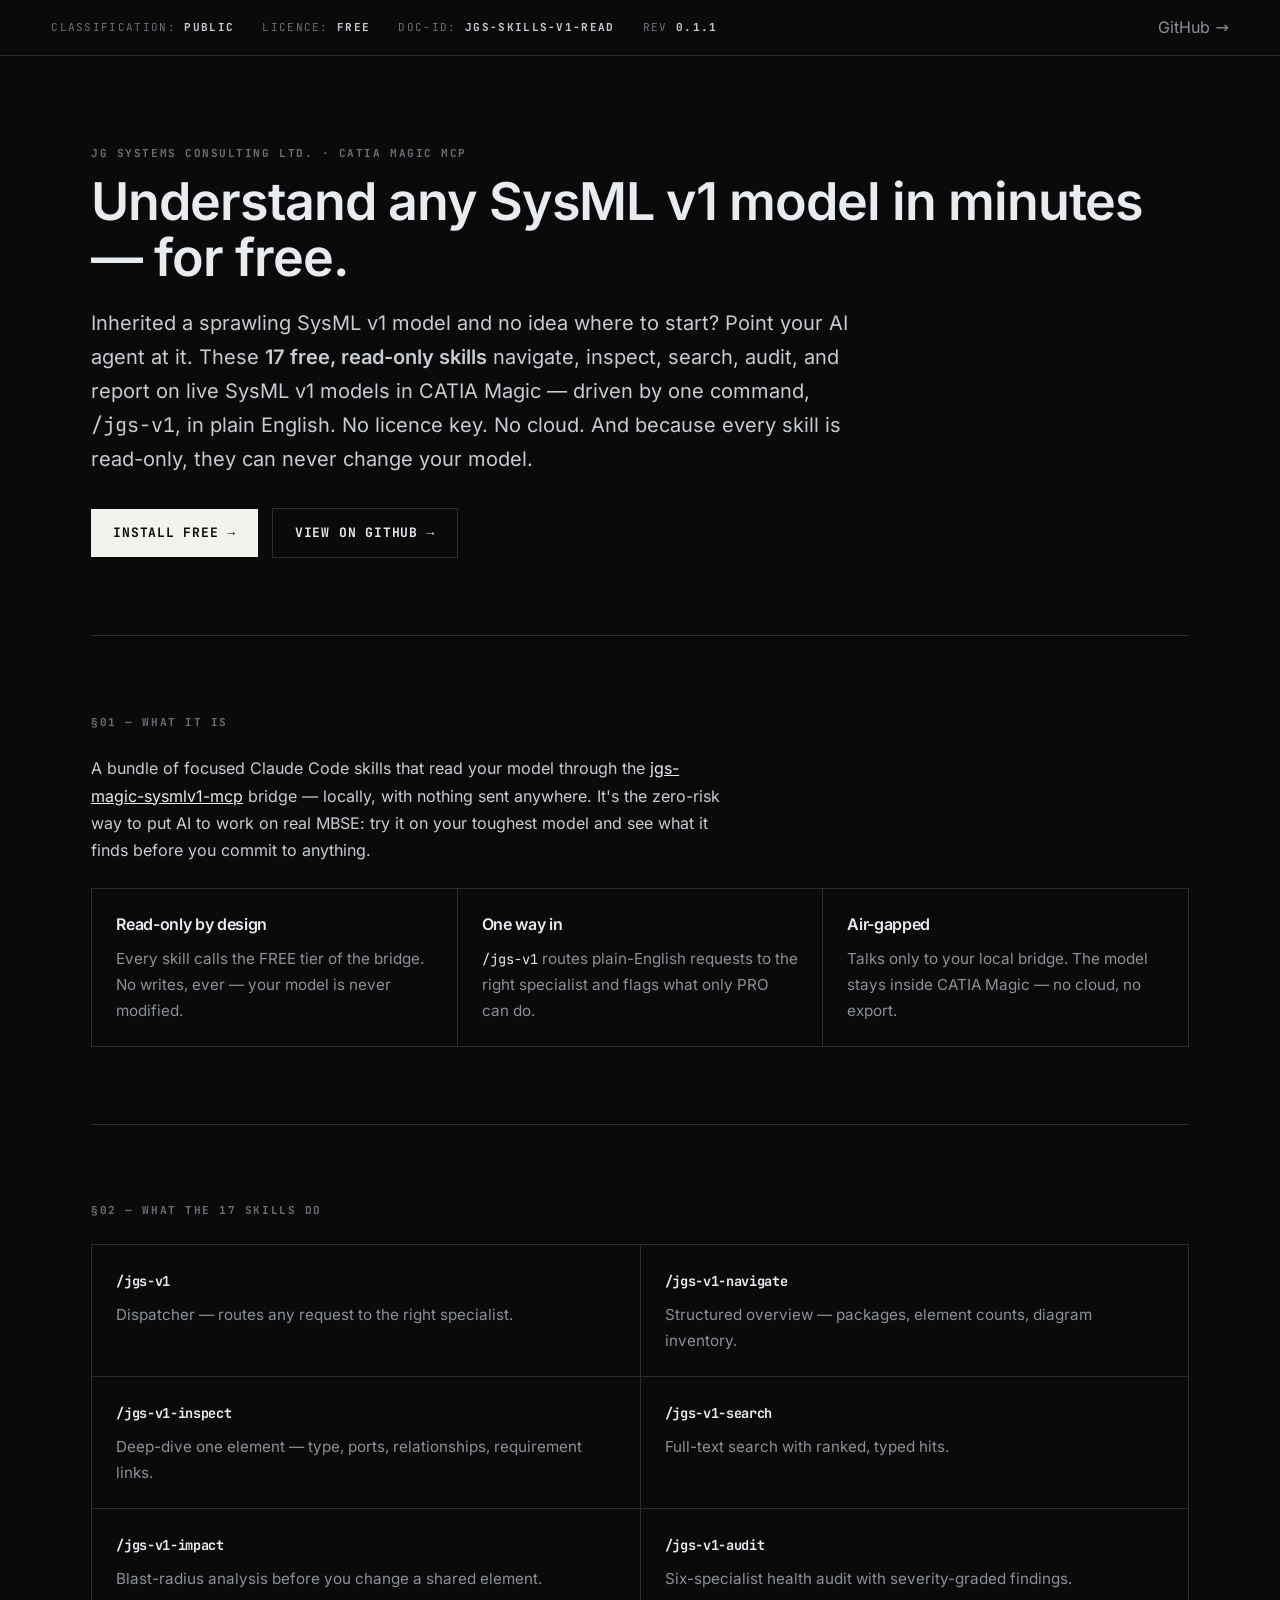
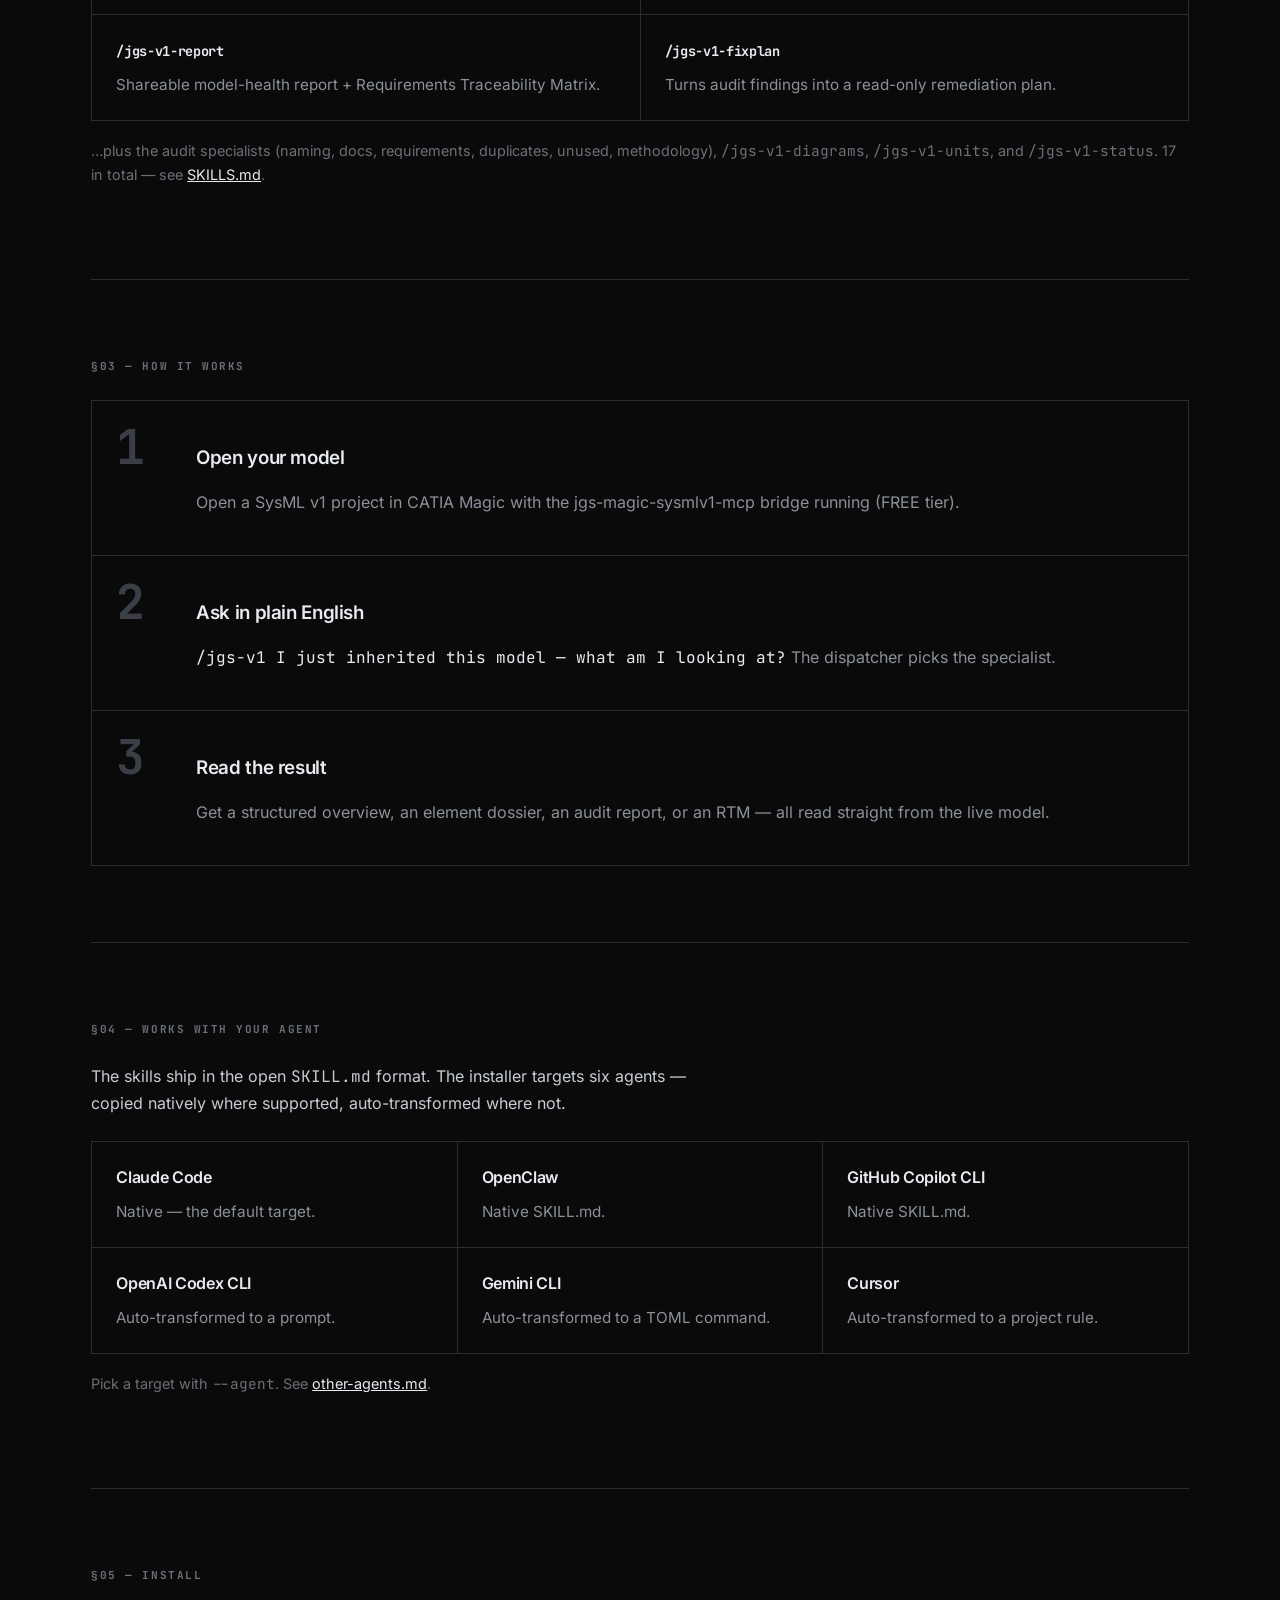
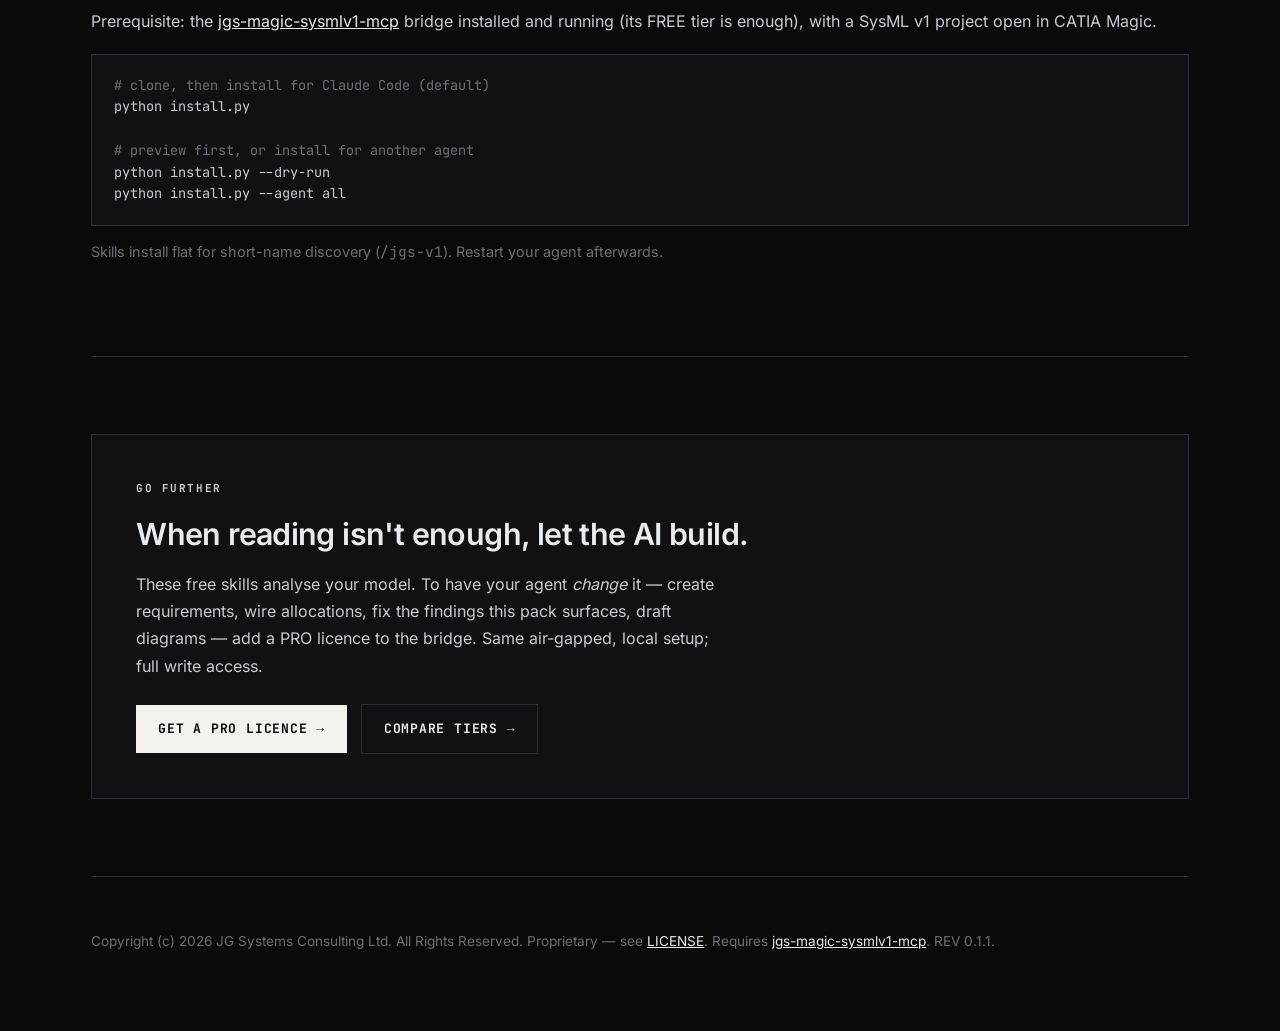
==== docs/index.html @ 5c14617a "rename: Free Skills -> Read Skills (brand, repo slug, DOC-ID) Renames the product from 'JGS SysML v1" ====
<!DOCTYPE html>
<!--
  Copyright (c) 2026 JG Systems Consulting Ltd. All Rights Reserved.
  Generated at release time from scripts/release_v1_free_templates/docs/index.html.
  JGS brand & design system — dark engineering drafting-document aesthetic.
-->
<html lang="en">
<head>
<meta charset="utf-8">
<meta name="viewport" content="width=device-width, initial-scale=1">
<title>Free SysML v1 analysis skills for CATIA Magic — Claude Code | JGS</title>
<meta name="description" content="17 free, read-only Claude Code skills that navigate, inspect, audit, and report on SysML v1 models in CATIA Magic. No licence key, no model changes. Works with 6 AI agents.">
<meta name="keywords" content="SysML, MBSE, model-based systems engineering, CATIA Magic, Cameo, MCP, Claude Code, SysML audit, requirements traceability, model health, AI agent skills, SysML v1">
<meta name="robots" content="index, follow">
<meta name="author" content="JG Systems Consulting Ltd.">
<link rel="canonical" href="https://jgsystemsconsulting.github.io/jgs-magic-sysmlv1-read-skills/">
<meta property="og:type" content="website">
<meta property="og:site_name" content="JGS CATIA Magic MCP">
<meta property="og:title" content="Free SysML v1 analysis skills for CATIA Magic">
<meta property="og:description" content="17 free, read-only skills to navigate, audit, and report on SysML v1 models — driven by /jgs-v1. No licence, no model changes.">
<meta property="og:url" content="https://jgsystemsconsulting.github.io/jgs-magic-sysmlv1-read-skills/">
<meta name="twitter:card" content="summary">
<meta name="twitter:title" content="Free SysML v1 analysis skills for CATIA Magic">
<meta name="twitter:description" content="17 free, read-only skills to navigate, audit, and report on SysML v1 models. Works with 6 AI agents.">
<script type="application/ld+json">
{
  "@context": "https://schema.org",
  "@type": "SoftwareApplication",
  "name": "JGS SysML v1 Read Skills",
  "applicationCategory": "DeveloperApplication",
  "applicationSubCategory": "Model-Based Systems Engineering",
  "operatingSystem": "Windows, macOS, Linux",
  "softwareVersion": "0.1.1",
  "url": "https://jgsystemsconsulting.github.io/jgs-magic-sysmlv1-read-skills/",
  "description": "A free bundle of read-only Claude Code skills for analysing SysML v1 models in CATIA Magic via the jgs-magic-sysmlv1-mcp bridge.",
  "author": { "@type": "Organization", "name": "JG Systems Consulting Ltd." },
  "offers": { "@type": "Offer", "price": "0", "priceCurrency": "USD", "description": "Free — read-only, no licence file required" }
}
</script>
<style>
@font-face { font-family: 'Inter'; font-style: normal; font-weight: 400; font-display: swap; src: url('fonts/inter-400.woff2') format('woff2'); }
@font-face { font-family: 'Inter'; font-style: normal; font-weight: 600; font-display: swap; src: url('fonts/inter-600.woff2') format('woff2'); }
@font-face { font-family: 'JetBrains Mono'; font-style: normal; font-weight: 400; font-display: swap; src: url('fonts/jetbrains-mono-400.woff2') format('woff2'); }
@font-face { font-family: 'JetBrains Mono'; font-style: normal; font-weight: 700; font-display: swap; src: url('fonts/jetbrains-mono-700.woff2') format('woff2'); }

:root {
  --ink: #0a0a0b; --ink-2: #111113; --ink-3: #16171a; --ink-4: #1e2024;
  --line: #2a2d33; --line-2: #3a3e46;
  --mute: #6b7078; --mute-2: #8b9099;
  --text: #c7ccd3; --text-hi: #e8ebf0;
  --paper: #f4f2ec; --paper-ink: #0a0a0b;
  --mono: 'JetBrains Mono', ui-monospace, 'SFMono-Regular', Menlo, Consolas, monospace;
  --sans: 'Inter', ui-sans-serif, system-ui, sans-serif;
  --pad-x: clamp(24px, 4vw, 80px); --pad-section: clamp(48px, 6vw, 96px);
}

* { box-sizing: border-box; }
html { -webkit-text-size-adjust: 100%; scroll-behavior: smooth; }
body {
  margin: 0; background: var(--ink); color: var(--mute-2);
  font-family: var(--sans); font-size: 16px; line-height: 1.7;
  -webkit-font-smoothing: antialiased;
}
.wrap { max-width: 1200px; margin: 0 auto; padding: 0 var(--pad-x); }
a { color: var(--text-hi); }
h1, h2, h3 { color: var(--text-hi); letter-spacing: -0.02em; font-weight: 600; }
code, .mono { font-family: var(--mono); }

.label {
  font-family: var(--mono); font-weight: 700; text-transform: uppercase;
  letter-spacing: 0.14em; font-size: 0.6875rem; color: var(--mute);
}

/* Masthead */
.masthead { border-bottom: 1px solid var(--line); }
.masthead .row {
  display: flex; flex-wrap: wrap; gap: 12px 28px; align-items: center;
  padding: 14px var(--pad-x);
}
.masthead .row span { font-family: var(--mono); font-size: 0.6875rem; letter-spacing: 0.12em; color: var(--mute); text-transform: uppercase; }
.masthead .row span b { color: var(--text); font-weight: 700; }
.masthead .row .spacer { flex: 1; }
.masthead .row a { color: var(--mute-2); text-decoration: none; }
.masthead .row a:hover { color: var(--text-hi); }

/* Section scaffolding */
section { padding: var(--pad-section) 0; border-bottom: 1px solid var(--line); }
.sec-label { margin: 0 0 24px; }
.lead-in { color: var(--text); max-width: 64ch; }

/* Hero */
.hero h1 { font-size: clamp(2rem, 5vw, 3.25rem); margin: 0 0 20px; line-height: 1.08; }
.hero p.lede { font-size: clamp(1.05rem, 2vw, 1.25rem); color: var(--text); max-width: 60ch; margin: 0 0 32px; }
.btns { display: flex; flex-wrap: wrap; gap: 14px; align-items: center; }
.btn {
  font-family: var(--mono); font-weight: 700; font-size: 0.8125rem; letter-spacing: 0.06em;
  text-transform: uppercase; text-decoration: none; padding: 13px 22px; display: inline-flex; gap: 10px;
}
.btn.primary { background: var(--paper); color: var(--paper-ink); }
.btn.ghost { background: transparent; color: var(--text-hi); border: 1px solid var(--line); }
.btn:hover { transform: translateY(-1px); }

/* Grid-of-cells (hairline gaps) */
.grid { display: grid; gap: 1px; background: var(--line); border: 1px solid var(--line); }
.grid.cols-2 { grid-template-columns: repeat(2, 1fr); }
.grid.cols-3 { grid-template-columns: repeat(3, 1fr); }
.cell { background: var(--ink); padding: 22px 24px; }
.cell h3 { margin: 0 0 8px; font-size: 1rem; }
.cell code { font-size: 0.85rem; color: var(--text-hi); }
.cell p { margin: 6px 0 0; font-size: 0.95rem; color: var(--mute-2); }

/* Chain */
.chain { display: grid; gap: 1px; background: var(--line); border: 1px solid var(--line); }
.chain .step { background: var(--ink); padding: 22px 24px; display: flex; gap: 22px; align-items: baseline; }
.chain .num { font-family: var(--mono); font-weight: 700; font-size: 3rem; line-height: 1; color: var(--line-2); min-width: 2ch; }
.chain .step h3 { margin: 0 0 4px; }
.chain .step code { color: var(--text-hi); }

/* Code block */
pre {
  background: var(--ink-2); border: 1px solid var(--line); padding: 20px 22px; overflow-x: auto;
  font-family: var(--mono); font-size: 0.85rem; line-height: 1.6; color: var(--text);
}
pre .c { color: var(--mute); }

/* CTA panel — drafting-sheet motif (token-based, brand-consistent) */
.cta { background: var(--ink-2); border: 1px solid var(--line); padding: clamp(28px, 4vw, 44px); }
.cta h2 { margin: 0 0 10px; font-size: clamp(1.4rem, 3vw, 1.9rem); }
.cta p { color: var(--text); max-width: 58ch; margin: 0 0 24px; }

footer { padding: 40px 0 64px; }
footer p { font-size: 0.85rem; color: var(--mute); }

:focus-visible { outline: 2px solid var(--paper); outline-offset: 2px; }
@media (prefers-reduced-motion: reduce) { html { scroll-behavior: auto; } * { transition: none !important; } .btn:hover { transform: none; } }
@media (max-width: 860px) {
  .grid.cols-2, .grid.cols-3 { grid-template-columns: 1fr; }
  .masthead .row .spacer { display: none; }
}
</style>
</head>
<body>

<header class="masthead">
  <div class="row">
    <span>CLASSIFICATION: <b>PUBLIC</b></span>
    <span>LICENCE: <b>FREE</b></span>
    <span>DOC-ID: <b>JGS-SKILLS-V1-READ</b></span>
    <span>REV <b>0.1.1</b></span>
    <span class="spacer"></span>
    <a href="https://github.com/jgsystemsconsulting/jgs-magic-sysmlv1-read-skills">GitHub →</a>
  </div>
</header>

<main class="wrap">

  <section class="hero">
    <p class="label">JG Systems Consulting Ltd. · CATIA Magic MCP</p>
    <h1>Understand any SysML v1 model in minutes — for free.</h1>
    <p class="lede">
      Inherited a sprawling SysML v1 model and no idea where to start? Point your AI agent at it.
      These <strong>17 free, read-only skills</strong> navigate, inspect, search, audit,
      and report on live SysML v1 models in CATIA Magic — driven by one command, <code>/jgs-v1</code>,
      in plain English. No licence key. No cloud. And because every skill is read-only, they can
      never change your model.
    </p>
    <div class="btns">
      <a class="btn primary" href="#install">Install free →</a>
      <a class="btn ghost" href="https://github.com/jgsystemsconsulting/jgs-magic-sysmlv1-read-skills">View on GitHub →</a>
    </div>
  </section>

  <section>
    <p class="label sec-label">§01 — What it is</p>
    <p class="lead-in">
      A bundle of focused Claude Code skills that read your model through the
      <a href="https://github.com/jgsystemsconsulting/jgs-magic-sysmlv1-mcp">jgs-magic-sysmlv1-mcp</a>
      bridge — locally, with nothing sent anywhere. It's the zero-risk way to put AI to work on real
      MBSE: try it on your toughest model and see what it finds before you commit to anything.
    </p>
    <div class="grid cols-3" style="margin-top:24px">
      <div class="cell"><h3>Read-only by design</h3><p>Every skill calls the FREE tier of the bridge. No writes, ever — your model is never modified.</p></div>
      <div class="cell"><h3>One way in</h3><p><code>/jgs-v1</code> routes plain-English requests to the right specialist and flags what only PRO can do.</p></div>
      <div class="cell"><h3>Air-gapped</h3><p>Talks only to your local bridge. The model stays inside CATIA Magic — no cloud, no export.</p></div>
    </div>
  </section>

  <section>
    <p class="label sec-label">§02 — What the 17 skills do</p>
    <div class="grid cols-2">
      <div class="cell"><h3><code>/jgs-v1</code></h3><p>Dispatcher — routes any request to the right specialist.</p></div>
      <div class="cell"><h3><code>/jgs-v1-navigate</code></h3><p>Structured overview — packages, element counts, diagram inventory.</p></div>
      <div class="cell"><h3><code>/jgs-v1-inspect</code></h3><p>Deep-dive one element — type, ports, relationships, requirement links.</p></div>
      <div class="cell"><h3><code>/jgs-v1-search</code></h3><p>Full-text search with ranked, typed hits.</p></div>
      <div class="cell"><h3><code>/jgs-v1-impact</code></h3><p>Blast-radius analysis before you change a shared element.</p></div>
      <div class="cell"><h3><code>/jgs-v1-audit</code></h3><p>Six-specialist health audit with severity-graded findings.</p></div>
      <div class="cell"><h3><code>/jgs-v1-report</code></h3><p>Shareable model-health report + Requirements Traceability Matrix.</p></div>
      <div class="cell"><h3><code>/jgs-v1-fixplan</code></h3><p>Turns audit findings into a read-only remediation plan.</p></div>
    </div>
    <p style="margin-top:18px; font-size:0.9rem; color:var(--mute);">…plus the audit specialists (naming, docs, requirements, duplicates, unused, methodology), <code>/jgs-v1-diagrams</code>, <code>/jgs-v1-units</code>, and <code>/jgs-v1-status</code>. 17 in total — see <a href="https://github.com/jgsystemsconsulting/jgs-magic-sysmlv1-read-skills/blob/main/SKILLS.md">SKILLS.md</a>.</p>
  </section>

  <section>
    <p class="label sec-label">§03 — How it works</p>
    <div class="chain">
      <div class="step"><span class="num">1</span><div><h3>Open your model</h3><p>Open a SysML v1 project in CATIA Magic with the jgs-magic-sysmlv1-mcp bridge running (FREE tier).</p></div></div>
      <div class="step"><span class="num">2</span><div><h3>Ask in plain English</h3><p><code>/jgs-v1 I just inherited this model — what am I looking at?</code> The dispatcher picks the specialist.</p></div></div>
      <div class="step"><span class="num">3</span><div><h3>Read the result</h3><p>Get a structured overview, an element dossier, an audit report, or an RTM — all read straight from the live model.</p></div></div>
    </div>
  </section>

  <section>
    <p class="label sec-label">§04 — Works with your agent</p>
    <p class="lead-in">The skills ship in the open <code>SKILL.md</code> format. The installer targets six
      agents — copied natively where supported, auto-transformed where not.</p>
    <div class="grid cols-3" style="margin-top:24px">
      <div class="cell"><h3>Claude Code</h3><p>Native — the default target.</p></div>
      <div class="cell"><h3>OpenClaw</h3><p>Native SKILL.md.</p></div>
      <div class="cell"><h3>GitHub Copilot CLI</h3><p>Native SKILL.md.</p></div>
      <div class="cell"><h3>OpenAI Codex CLI</h3><p>Auto-transformed to a prompt.</p></div>
      <div class="cell"><h3>Gemini CLI</h3><p>Auto-transformed to a TOML command.</p></div>
      <div class="cell"><h3>Cursor</h3><p>Auto-transformed to a project rule.</p></div>
    </div>
    <p style="margin-top:18px; font-size:0.9rem; color:var(--mute);">Pick a target with <code>--agent</code>. See <a href="https://github.com/jgsystemsconsulting/jgs-magic-sysmlv1-read-skills/blob/main/docs/other-agents.md">other-agents.md</a>.</p>
  </section>

  <section id="install">
    <p class="label sec-label">§05 — Install</p>
    <p style="margin:0 0 18px; color:var(--text);">Prerequisite: the <a href="https://github.com/jgsystemsconsulting/jgs-magic-sysmlv1-mcp">jgs-magic-sysmlv1-mcp</a> bridge installed and running (its FREE tier is enough), with a SysML v1 project open in CATIA Magic.</p>
    <pre><span class="c"># clone, then install for Claude Code (default)</span>
python install.py

<span class="c"># preview first, or install for another agent</span>
python install.py --dry-run
python install.py --agent all</pre>
    <p style="margin-top:14px; font-size:0.9rem; color:var(--mute);">Skills install flat for short-name discovery (<code>/jgs-v1</code>). Restart your agent afterwards.</p>
  </section>

  <section>
    <div class="cta">
      <p class="label" style="margin:0 0 12px">Go further</p>
      <h2>When reading isn't enough, let the AI build.</h2>
      <p>These free skills analyse your model. To have your agent <em>change</em> it — create
        requirements, wire allocations, fix the findings this pack surfaces, draft diagrams — add a
        PRO licence to the bridge. Same air-gapped, local setup; full write access.</p>
      <div class="btns">
        <a class="btn primary" href="mailto:support@jgsystemsconsulting.com?subject=PRO%20licence%20enquiry%20—%20SysML%20v1">Get a PRO licence →</a>
        <a class="btn ghost" href="https://github.com/jgsystemsconsulting/jgs-magic-sysmlv1-mcp/blob/main/docs/licensing.md">Compare tiers →</a>
      </div>
    </div>
  </section>

  <footer>
    <p>Copyright (c) 2026 JG Systems Consulting Ltd. All Rights Reserved. Proprietary —
       see <a href="https://github.com/jgsystemsconsulting/jgs-magic-sysmlv1-read-skills/blob/main/LICENSE">LICENSE</a>.
       Requires <a href="https://github.com/jgsystemsconsulting/jgs-magic-sysmlv1-mcp">jgs-magic-sysmlv1-mcp</a>. REV 0.1.1.</p>
  </footer>

</main>
</body>
</html>
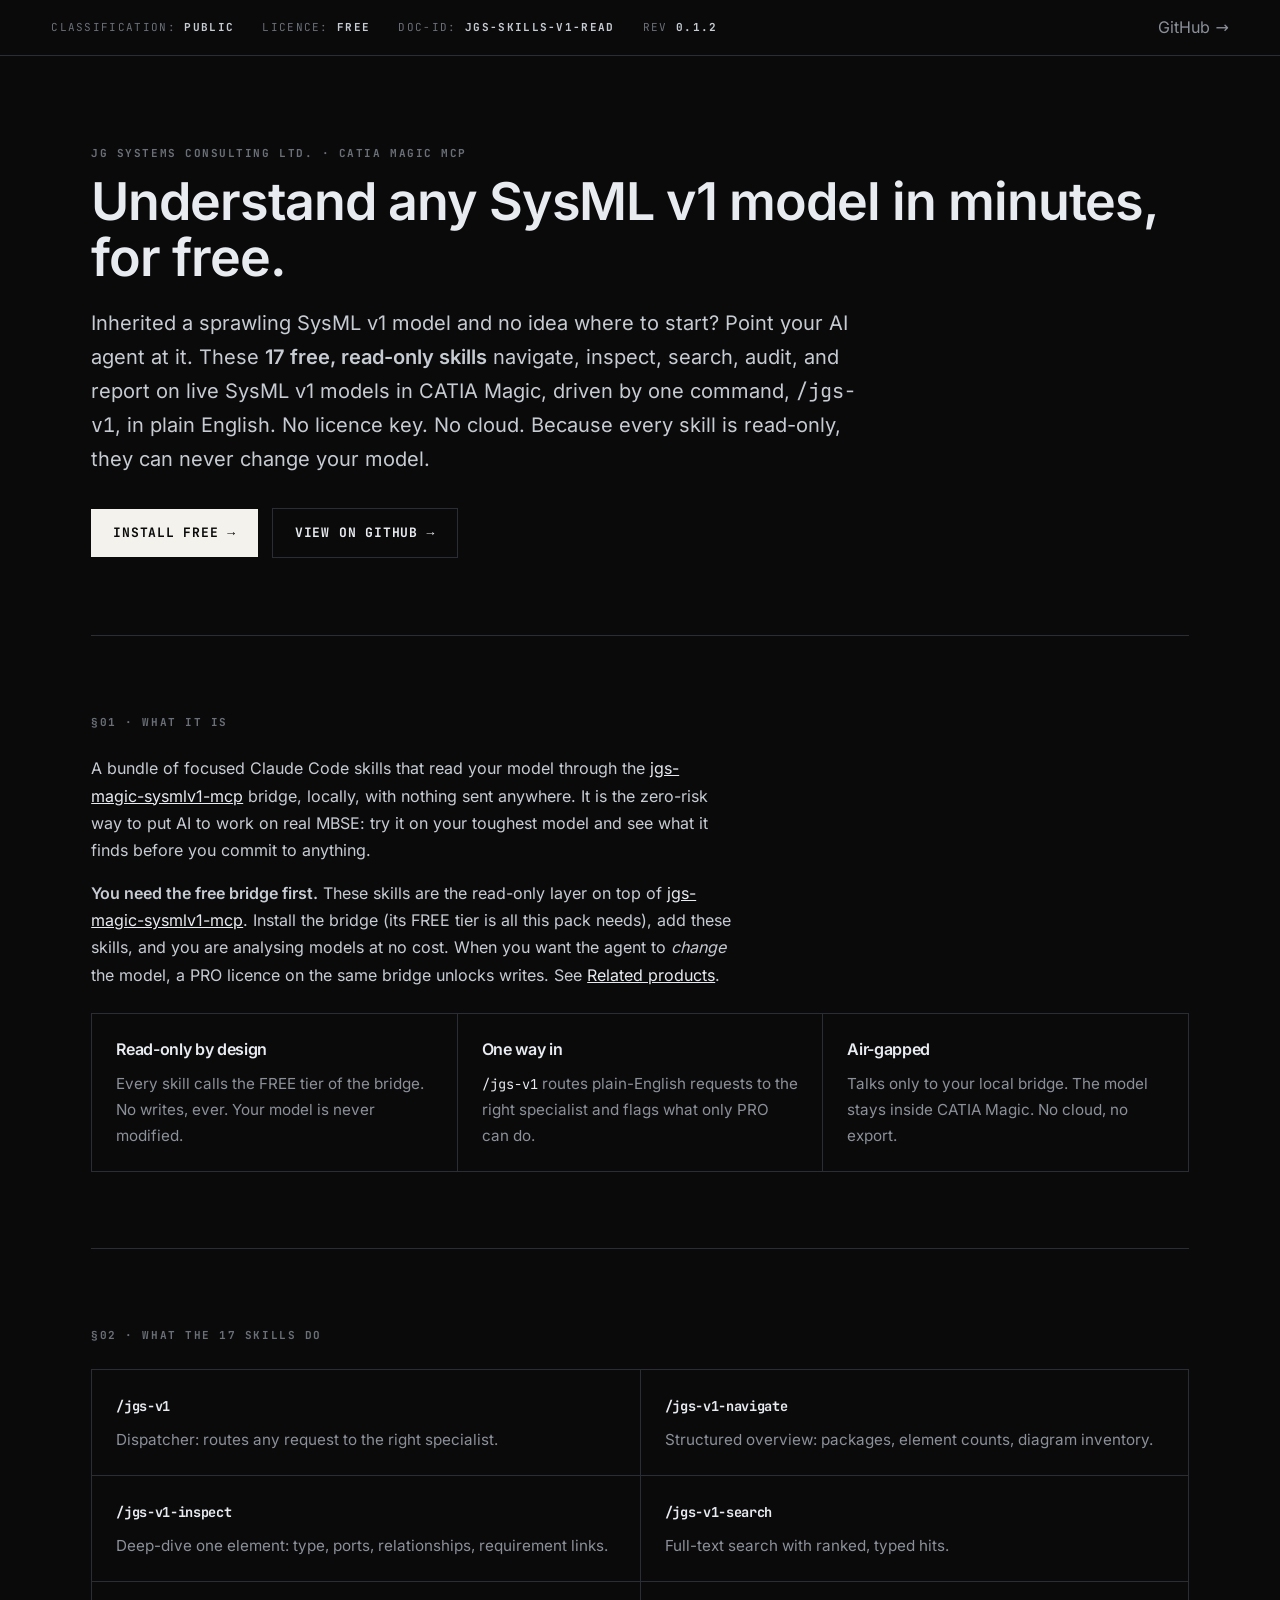
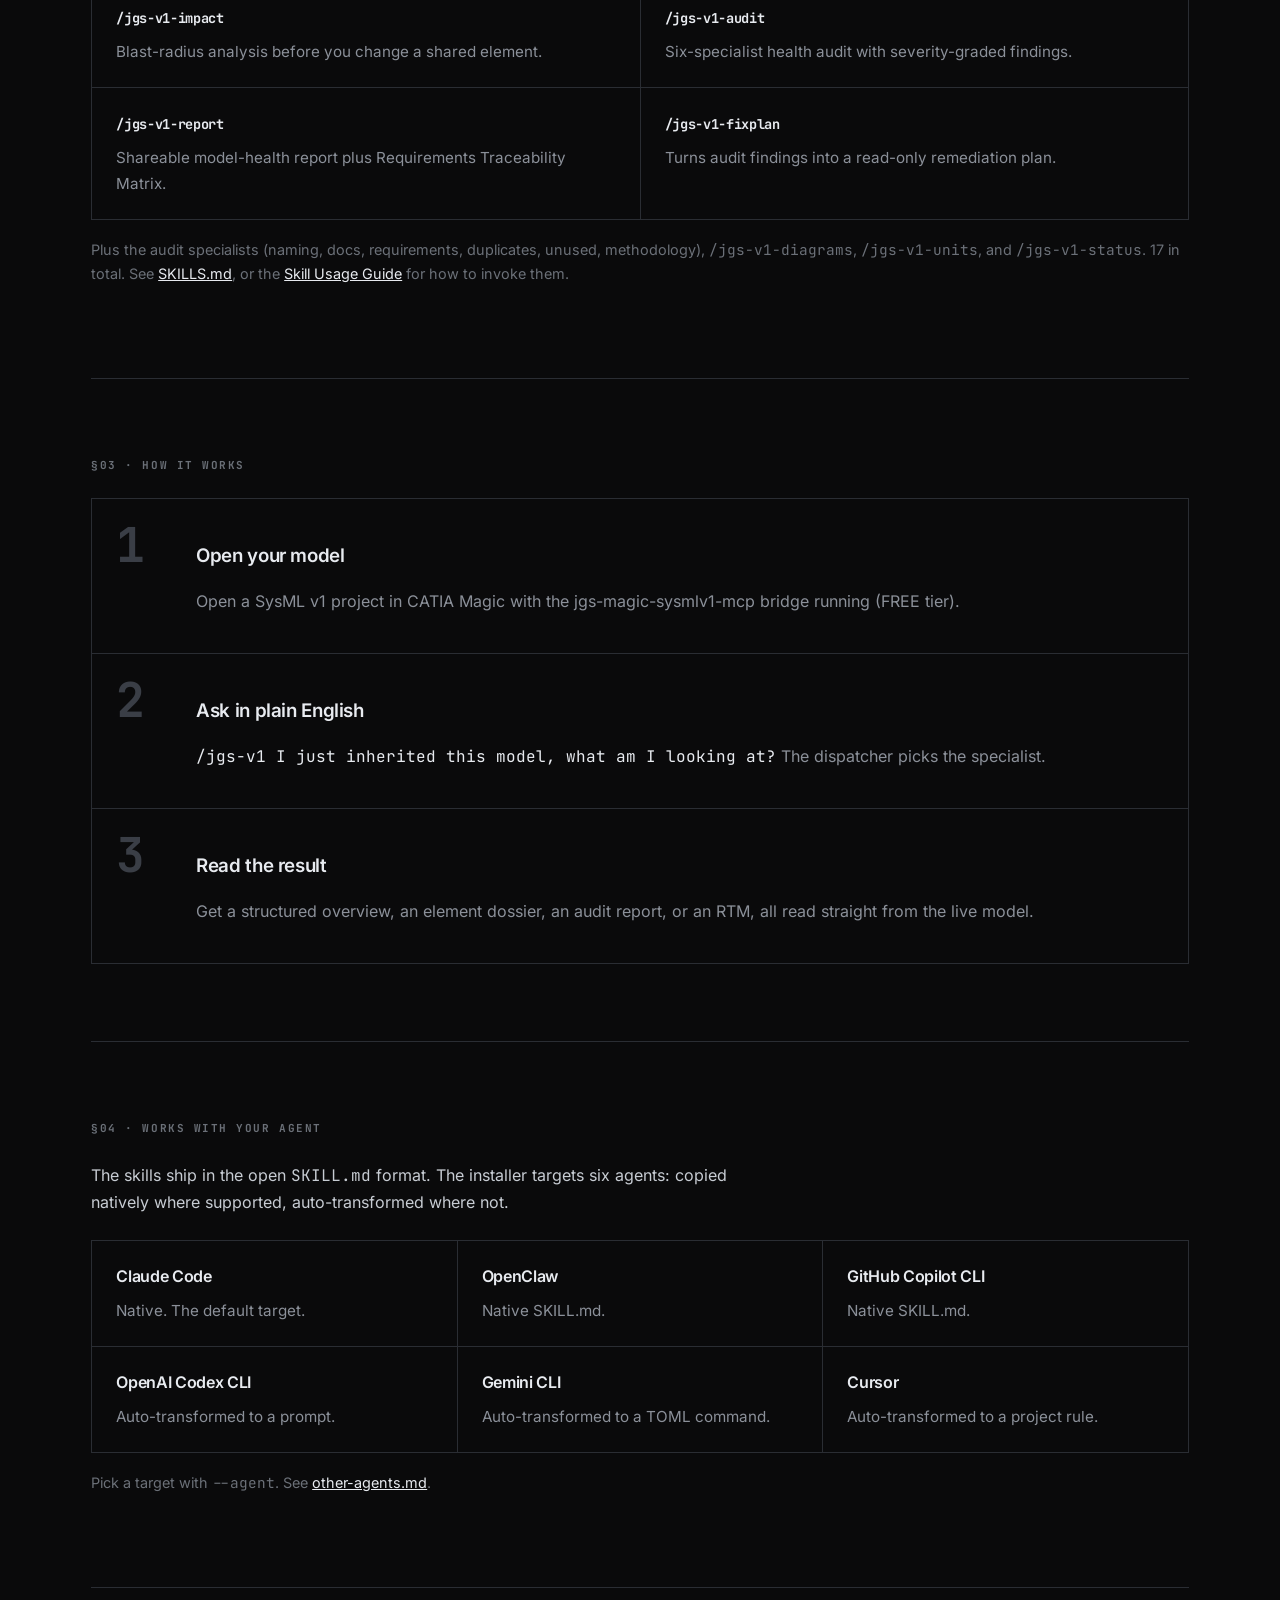
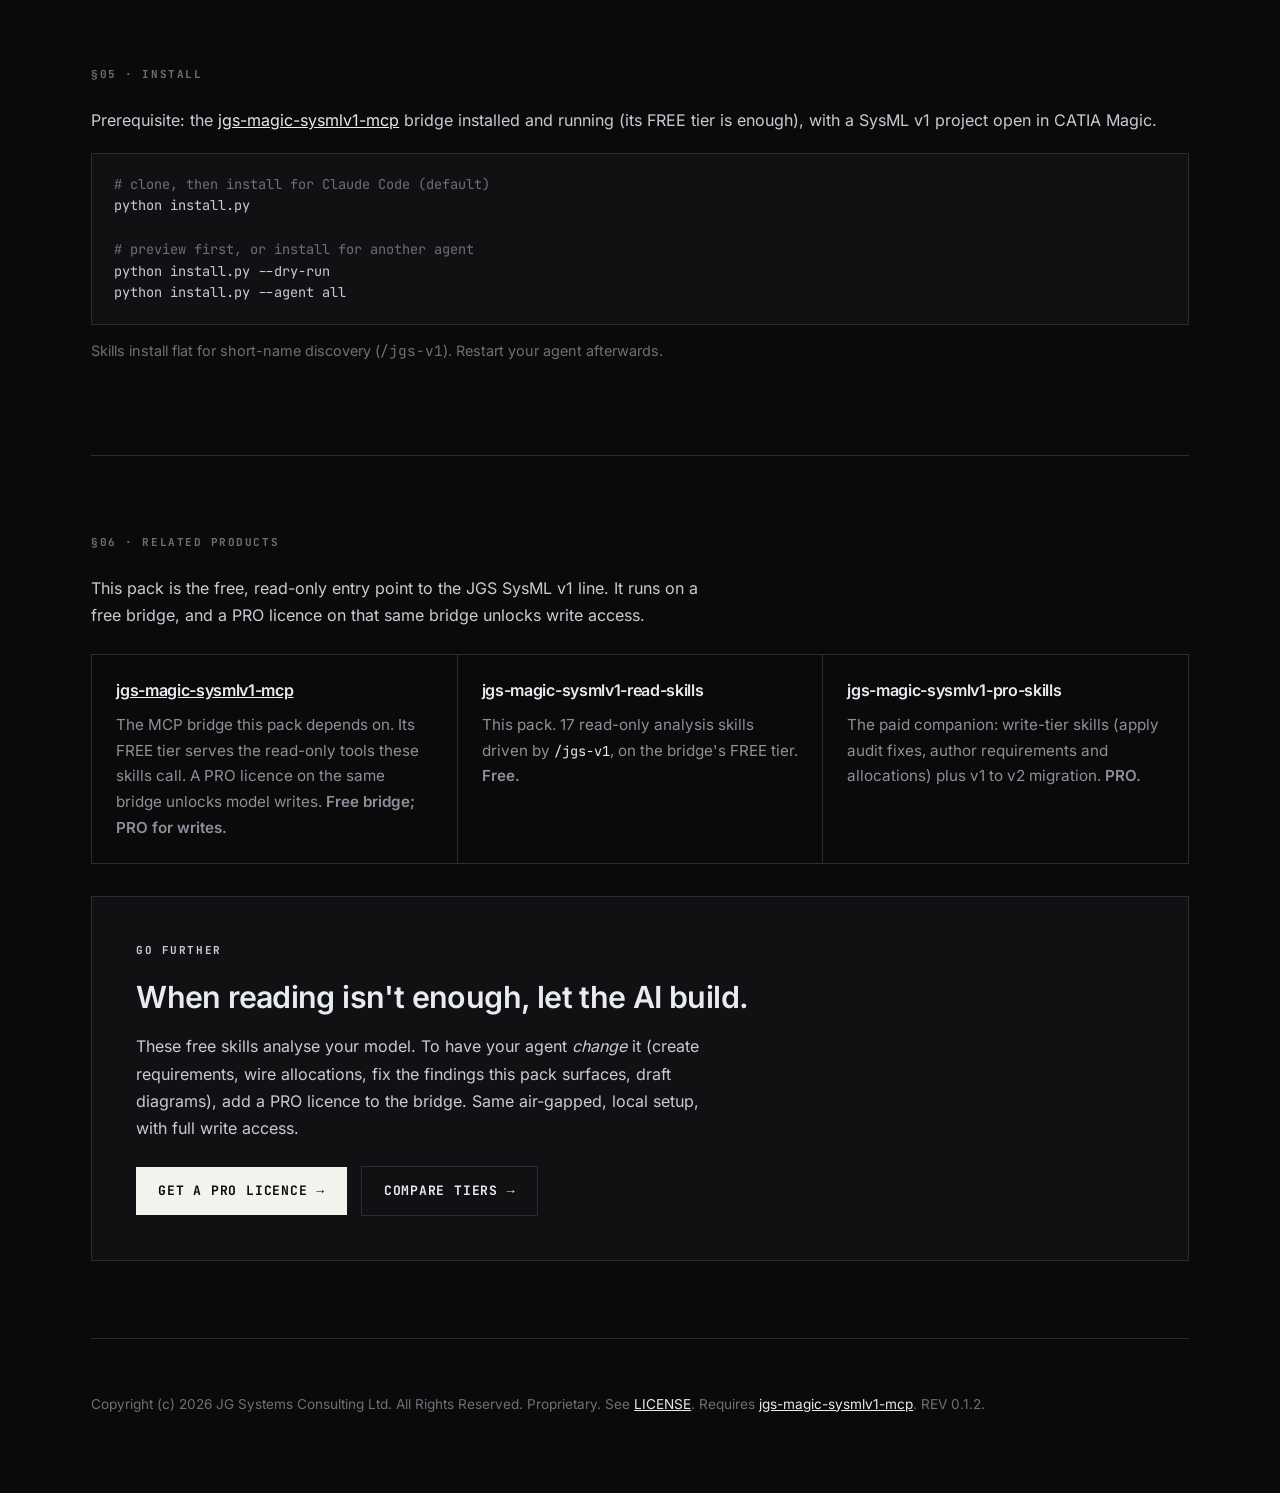
==== commit 32b07eeb: "Release v0.1.2: uplift to release standard, cross-link the v1 MCP - Bump version to 0.1.2 across REL" ====
--- a/docs/index.html
+++ b/docs/index.html
@@ -2,14 +2,14 @@
 <!--
   Copyright (c) 2026 JG Systems Consulting Ltd. All Rights Reserved.
   Generated at release time from scripts/release_v1_free_templates/docs/index.html.
-  JGS brand & design system — dark engineering drafting-document aesthetic.
+  JGS brand and design system: dark engineering drafting-document aesthetic.
 -->
 <html lang="en">
 <head>
 <meta charset="utf-8">
 <meta name="viewport" content="width=device-width, initial-scale=1">
-<title>Free SysML v1 analysis skills for CATIA Magic — Claude Code | JGS</title>
-<meta name="description" content="17 free, read-only Claude Code skills that navigate, inspect, audit, and report on SysML v1 models in CATIA Magic. No licence key, no model changes. Works with 6 AI agents.">
+<title>Free SysML v1 analysis skills for CATIA Magic | JGS</title>
+<meta name="description" content="17 free, read-only Claude Code skills to navigate, inspect, audit, and report on SysML v1 models in CATIA Magic. No licence key, no model changes.">
 <meta name="keywords" content="SysML, MBSE, model-based systems engineering, CATIA Magic, Cameo, MCP, Claude Code, SysML audit, requirements traceability, model health, AI agent skills, SysML v1">
 <meta name="robots" content="index, follow">
 <meta name="author" content="JG Systems Consulting Ltd.">
@@ -17,7 +17,7 @@
 <meta property="og:type" content="website">
 <meta property="og:site_name" content="JGS CATIA Magic MCP">
 <meta property="og:title" content="Free SysML v1 analysis skills for CATIA Magic">
-<meta property="og:description" content="17 free, read-only skills to navigate, audit, and report on SysML v1 models — driven by /jgs-v1. No licence, no model changes.">
+<meta property="og:description" content="17 free, read-only skills to navigate, audit, and report on SysML v1 models, driven by /jgs-v1. No licence, no model changes.">
 <meta property="og:url" content="https://jgsystemsconsulting.github.io/jgs-magic-sysmlv1-read-skills/">
 <meta name="twitter:card" content="summary">
 <meta name="twitter:title" content="Free SysML v1 analysis skills for CATIA Magic">
@@ -30,11 +30,11 @@
   "applicationCategory": "DeveloperApplication",
   "applicationSubCategory": "Model-Based Systems Engineering",
   "operatingSystem": "Windows, macOS, Linux",
-  "softwareVersion": "0.1.1",
+  "softwareVersion": "0.1.2",
   "url": "https://jgsystemsconsulting.github.io/jgs-magic-sysmlv1-read-skills/",
   "description": "A free bundle of read-only Claude Code skills for analysing SysML v1 models in CATIA Magic via the jgs-magic-sysmlv1-mcp bridge.",
   "author": { "@type": "Organization", "name": "JG Systems Consulting Ltd." },
-  "offers": { "@type": "Offer", "price": "0", "priceCurrency": "USD", "description": "Free — read-only, no licence file required" }
+  "offers": { "@type": "Offer", "price": "0", "priceCurrency": "USD", "description": "Free, read-only, no licence file required" }
 }
 </script>
 <style>
@@ -123,7 +123,7 @@
 }
 pre .c { color: var(--mute); }
 
-/* CTA panel — drafting-sheet motif (token-based, brand-consistent) */
+/* CTA panel: drafting-sheet motif (token-based, brand-consistent) */
 .cta { background: var(--ink-2); border: 1px solid var(--line); padding: clamp(28px, 4vw, 44px); }
 .cta h2 { margin: 0 0 10px; font-size: clamp(1.4rem, 3vw, 1.9rem); }
 .cta p { color: var(--text); max-width: 58ch; margin: 0 0 24px; }
@@ -146,7 +146,7 @@
     <span>CLASSIFICATION: <b>PUBLIC</b></span>
     <span>LICENCE: <b>FREE</b></span>
     <span>DOC-ID: <b>JGS-SKILLS-V1-READ</b></span>
-    <span>REV <b>0.1.1</b></span>
+    <span>REV <b>0.1.2</b></span>
     <span class="spacer"></span>
     <a href="https://github.com/jgsystemsconsulting/jgs-magic-sysmlv1-read-skills">GitHub →</a>
   </div>
@@ -156,12 +156,12 @@
 
   <section class="hero">
     <p class="label">JG Systems Consulting Ltd. · CATIA Magic MCP</p>
-    <h1>Understand any SysML v1 model in minutes — for free.</h1>
+    <h1>Understand any SysML v1 model in minutes, for free.</h1>
     <p class="lede">
       Inherited a sprawling SysML v1 model and no idea where to start? Point your AI agent at it.
       These <strong>17 free, read-only skills</strong> navigate, inspect, search, audit,
-      and report on live SysML v1 models in CATIA Magic — driven by one command, <code>/jgs-v1</code>,
-      in plain English. No licence key. No cloud. And because every skill is read-only, they can
+      and report on live SysML v1 models in CATIA Magic, driven by one command, <code>/jgs-v1</code>,
+      in plain English. No licence key. No cloud. Because every skill is read-only, they can
       never change your model.
     </p>
     <div class="btns">
@@ -171,50 +171,57 @@
   </section>
 
   <section>
-    <p class="label sec-label">§01 — What it is</p>
+    <p class="label sec-label">§01 · What it is</p>
     <p class="lead-in">
       A bundle of focused Claude Code skills that read your model through the
       <a href="https://github.com/jgsystemsconsulting/jgs-magic-sysmlv1-mcp">jgs-magic-sysmlv1-mcp</a>
-      bridge — locally, with nothing sent anywhere. It's the zero-risk way to put AI to work on real
+      bridge, locally, with nothing sent anywhere. It is the zero-risk way to put AI to work on real
       MBSE: try it on your toughest model and see what it finds before you commit to anything.
     </p>
+    <p class="lead-in" style="margin-top:16px">
+      <strong>You need the free bridge first.</strong> These skills are the read-only layer on top of
+      <a href="https://github.com/jgsystemsconsulting/jgs-magic-sysmlv1-mcp">jgs-magic-sysmlv1-mcp</a>.
+      Install the bridge (its FREE tier is all this pack needs), add these skills, and you are analysing
+      models at no cost. When you want the agent to <em>change</em> the model, a PRO licence on the same
+      bridge unlocks writes. See <a href="#related">Related products</a>.
+    </p>
     <div class="grid cols-3" style="margin-top:24px">
-      <div class="cell"><h3>Read-only by design</h3><p>Every skill calls the FREE tier of the bridge. No writes, ever — your model is never modified.</p></div>
+      <div class="cell"><h3>Read-only by design</h3><p>Every skill calls the FREE tier of the bridge. No writes, ever. Your model is never modified.</p></div>
       <div class="cell"><h3>One way in</h3><p><code>/jgs-v1</code> routes plain-English requests to the right specialist and flags what only PRO can do.</p></div>
-      <div class="cell"><h3>Air-gapped</h3><p>Talks only to your local bridge. The model stays inside CATIA Magic — no cloud, no export.</p></div>
-    </div>
-  </section>
-
-  <section>
-    <p class="label sec-label">§02 — What the 17 skills do</p>
+      <div class="cell"><h3>Air-gapped</h3><p>Talks only to your local bridge. The model stays inside CATIA Magic. No cloud, no export.</p></div>
+    </div>
+  </section>
+
+  <section>
+    <p class="label sec-label">§02 · What the 17 skills do</p>
     <div class="grid cols-2">
-      <div class="cell"><h3><code>/jgs-v1</code></h3><p>Dispatcher — routes any request to the right specialist.</p></div>
-      <div class="cell"><h3><code>/jgs-v1-navigate</code></h3><p>Structured overview — packages, element counts, diagram inventory.</p></div>
-      <div class="cell"><h3><code>/jgs-v1-inspect</code></h3><p>Deep-dive one element — type, ports, relationships, requirement links.</p></div>
+      <div class="cell"><h3><code>/jgs-v1</code></h3><p>Dispatcher: routes any request to the right specialist.</p></div>
+      <div class="cell"><h3><code>/jgs-v1-navigate</code></h3><p>Structured overview: packages, element counts, diagram inventory.</p></div>
+      <div class="cell"><h3><code>/jgs-v1-inspect</code></h3><p>Deep-dive one element: type, ports, relationships, requirement links.</p></div>
       <div class="cell"><h3><code>/jgs-v1-search</code></h3><p>Full-text search with ranked, typed hits.</p></div>
       <div class="cell"><h3><code>/jgs-v1-impact</code></h3><p>Blast-radius analysis before you change a shared element.</p></div>
       <div class="cell"><h3><code>/jgs-v1-audit</code></h3><p>Six-specialist health audit with severity-graded findings.</p></div>
-      <div class="cell"><h3><code>/jgs-v1-report</code></h3><p>Shareable model-health report + Requirements Traceability Matrix.</p></div>
+      <div class="cell"><h3><code>/jgs-v1-report</code></h3><p>Shareable model-health report plus Requirements Traceability Matrix.</p></div>
       <div class="cell"><h3><code>/jgs-v1-fixplan</code></h3><p>Turns audit findings into a read-only remediation plan.</p></div>
     </div>
-    <p style="margin-top:18px; font-size:0.9rem; color:var(--mute);">…plus the audit specialists (naming, docs, requirements, duplicates, unused, methodology), <code>/jgs-v1-diagrams</code>, <code>/jgs-v1-units</code>, and <code>/jgs-v1-status</code>. 17 in total — see <a href="https://github.com/jgsystemsconsulting/jgs-magic-sysmlv1-read-skills/blob/main/SKILLS.md">SKILLS.md</a>.</p>
-  </section>
-
-  <section>
-    <p class="label sec-label">§03 — How it works</p>
+    <p style="margin-top:18px; font-size:0.9rem; color:var(--mute);">Plus the audit specialists (naming, docs, requirements, duplicates, unused, methodology), <code>/jgs-v1-diagrams</code>, <code>/jgs-v1-units</code>, and <code>/jgs-v1-status</code>. 17 in total. See <a href="https://github.com/jgsystemsconsulting/jgs-magic-sysmlv1-read-skills/blob/main/SKILLS.md">SKILLS.md</a>, or the <a href="https://github.com/jgsystemsconsulting/jgs-magic-sysmlv1-read-skills/blob/main/docs/skill-usage.md">Skill Usage Guide</a> for how to invoke them.</p>
+  </section>
+
+  <section>
+    <p class="label sec-label">§03 · How it works</p>
     <div class="chain">
       <div class="step"><span class="num">1</span><div><h3>Open your model</h3><p>Open a SysML v1 project in CATIA Magic with the jgs-magic-sysmlv1-mcp bridge running (FREE tier).</p></div></div>
-      <div class="step"><span class="num">2</span><div><h3>Ask in plain English</h3><p><code>/jgs-v1 I just inherited this model — what am I looking at?</code> The dispatcher picks the specialist.</p></div></div>
-      <div class="step"><span class="num">3</span><div><h3>Read the result</h3><p>Get a structured overview, an element dossier, an audit report, or an RTM — all read straight from the live model.</p></div></div>
-    </div>
-  </section>
-
-  <section>
-    <p class="label sec-label">§04 — Works with your agent</p>
+      <div class="step"><span class="num">2</span><div><h3>Ask in plain English</h3><p><code>/jgs-v1 I just inherited this model, what am I looking at?</code> The dispatcher picks the specialist.</p></div></div>
+      <div class="step"><span class="num">3</span><div><h3>Read the result</h3><p>Get a structured overview, an element dossier, an audit report, or an RTM, all read straight from the live model.</p></div></div>
+    </div>
+  </section>
+
+  <section>
+    <p class="label sec-label">§04 · Works with your agent</p>
     <p class="lead-in">The skills ship in the open <code>SKILL.md</code> format. The installer targets six
-      agents — copied natively where supported, auto-transformed where not.</p>
+      agents: copied natively where supported, auto-transformed where not.</p>
     <div class="grid cols-3" style="margin-top:24px">
-      <div class="cell"><h3>Claude Code</h3><p>Native — the default target.</p></div>
+      <div class="cell"><h3>Claude Code</h3><p>Native. The default target.</p></div>
       <div class="cell"><h3>OpenClaw</h3><p>Native SKILL.md.</p></div>
       <div class="cell"><h3>GitHub Copilot CLI</h3><p>Native SKILL.md.</p></div>
       <div class="cell"><h3>OpenAI Codex CLI</h3><p>Auto-transformed to a prompt.</p></div>
@@ -225,7 +232,7 @@
   </section>
 
   <section id="install">
-    <p class="label sec-label">§05 — Install</p>
+    <p class="label sec-label">§05 · Install</p>
     <p style="margin:0 0 18px; color:var(--text);">Prerequisite: the <a href="https://github.com/jgsystemsconsulting/jgs-magic-sysmlv1-mcp">jgs-magic-sysmlv1-mcp</a> bridge installed and running (its FREE tier is enough), with a SysML v1 project open in CATIA Magic.</p>
     <pre><span class="c"># clone, then install for Claude Code (default)</span>
 python install.py
@@ -236,24 +243,44 @@
     <p style="margin-top:14px; font-size:0.9rem; color:var(--mute);">Skills install flat for short-name discovery (<code>/jgs-v1</code>). Restart your agent afterwards.</p>
   </section>
 
-  <section>
-    <div class="cta">
+  <section id="related">
+    <p class="label sec-label">§06 · Related products</p>
+    <p class="lead-in">This pack is the free, read-only entry point to the JGS SysML v1 line. It runs
+      on a free bridge, and a PRO licence on that same bridge unlocks write access.</p>
+    <div class="grid cols-3" style="margin-top:24px">
+      <div class="cell">
+        <h3><a href="https://github.com/jgsystemsconsulting/jgs-magic-sysmlv1-mcp">jgs-magic-sysmlv1-mcp</a></h3>
+        <p>The MCP bridge this pack depends on. Its FREE tier serves the read-only tools these skills
+          call. A PRO licence on the same bridge unlocks model writes. <strong>Free bridge; PRO for writes.</strong></p>
+      </div>
+      <div class="cell">
+        <h3>jgs-magic-sysmlv1-read-skills</h3>
+        <p>This pack. 17 read-only analysis skills driven by <code>/jgs-v1</code>, on the bridge's
+          FREE tier. <strong>Free.</strong></p>
+      </div>
+      <div class="cell">
+        <h3>jgs-magic-sysmlv1-pro-skills</h3>
+        <p>The paid companion: write-tier skills (apply audit fixes, author requirements and
+          allocations) plus v1 to v2 migration. <strong>PRO.</strong></p>
+      </div>
+    </div>
+    <div class="cta" style="margin-top:32px">
       <p class="label" style="margin:0 0 12px">Go further</p>
       <h2>When reading isn't enough, let the AI build.</h2>
-      <p>These free skills analyse your model. To have your agent <em>change</em> it — create
-        requirements, wire allocations, fix the findings this pack surfaces, draft diagrams — add a
-        PRO licence to the bridge. Same air-gapped, local setup; full write access.</p>
+      <p>These free skills analyse your model. To have your agent <em>change</em> it (create
+        requirements, wire allocations, fix the findings this pack surfaces, draft diagrams), add a
+        PRO licence to the bridge. Same air-gapped, local setup, with full write access.</p>
       <div class="btns">
-        <a class="btn primary" href="mailto:support@jgsystemsconsulting.com?subject=PRO%20licence%20enquiry%20—%20SysML%20v1">Get a PRO licence →</a>
+        <a class="btn primary" href="mailto:support@jgsystemsconsulting.com?subject=PRO%20licence%20enquiry%20SysML%20v1">Get a PRO licence →</a>
         <a class="btn ghost" href="https://github.com/jgsystemsconsulting/jgs-magic-sysmlv1-mcp/blob/main/docs/licensing.md">Compare tiers →</a>
       </div>
     </div>
   </section>
 
   <footer>
-    <p>Copyright (c) 2026 JG Systems Consulting Ltd. All Rights Reserved. Proprietary —
-       see <a href="https://github.com/jgsystemsconsulting/jgs-magic-sysmlv1-read-skills/blob/main/LICENSE">LICENSE</a>.
-       Requires <a href="https://github.com/jgsystemsconsulting/jgs-magic-sysmlv1-mcp">jgs-magic-sysmlv1-mcp</a>. REV 0.1.1.</p>
+    <p>Copyright (c) 2026 JG Systems Consulting Ltd. All Rights Reserved. Proprietary.
+       See <a href="https://github.com/jgsystemsconsulting/jgs-magic-sysmlv1-read-skills/blob/main/LICENSE">LICENSE</a>.
+       Requires <a href="https://github.com/jgsystemsconsulting/jgs-magic-sysmlv1-mcp">jgs-magic-sysmlv1-mcp</a>. REV 0.1.2.</p>
   </footer>
 
 </main>
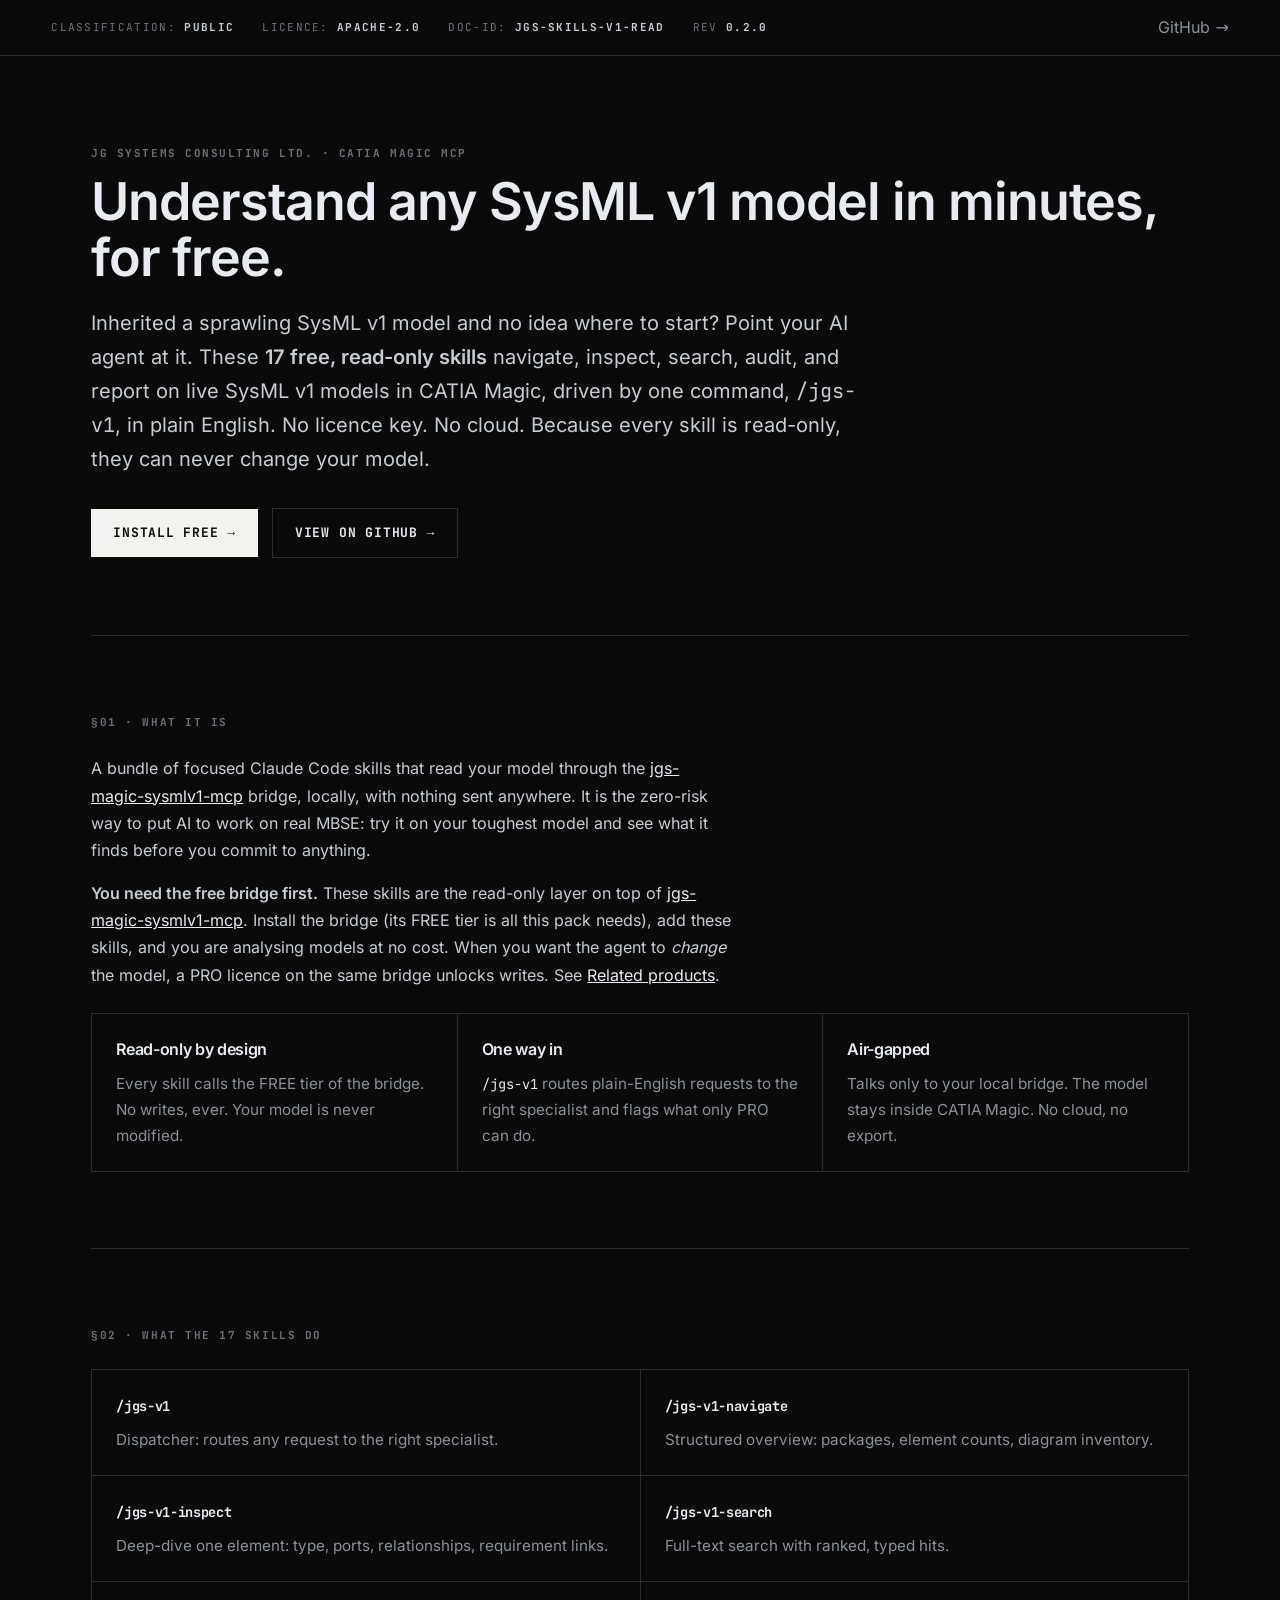
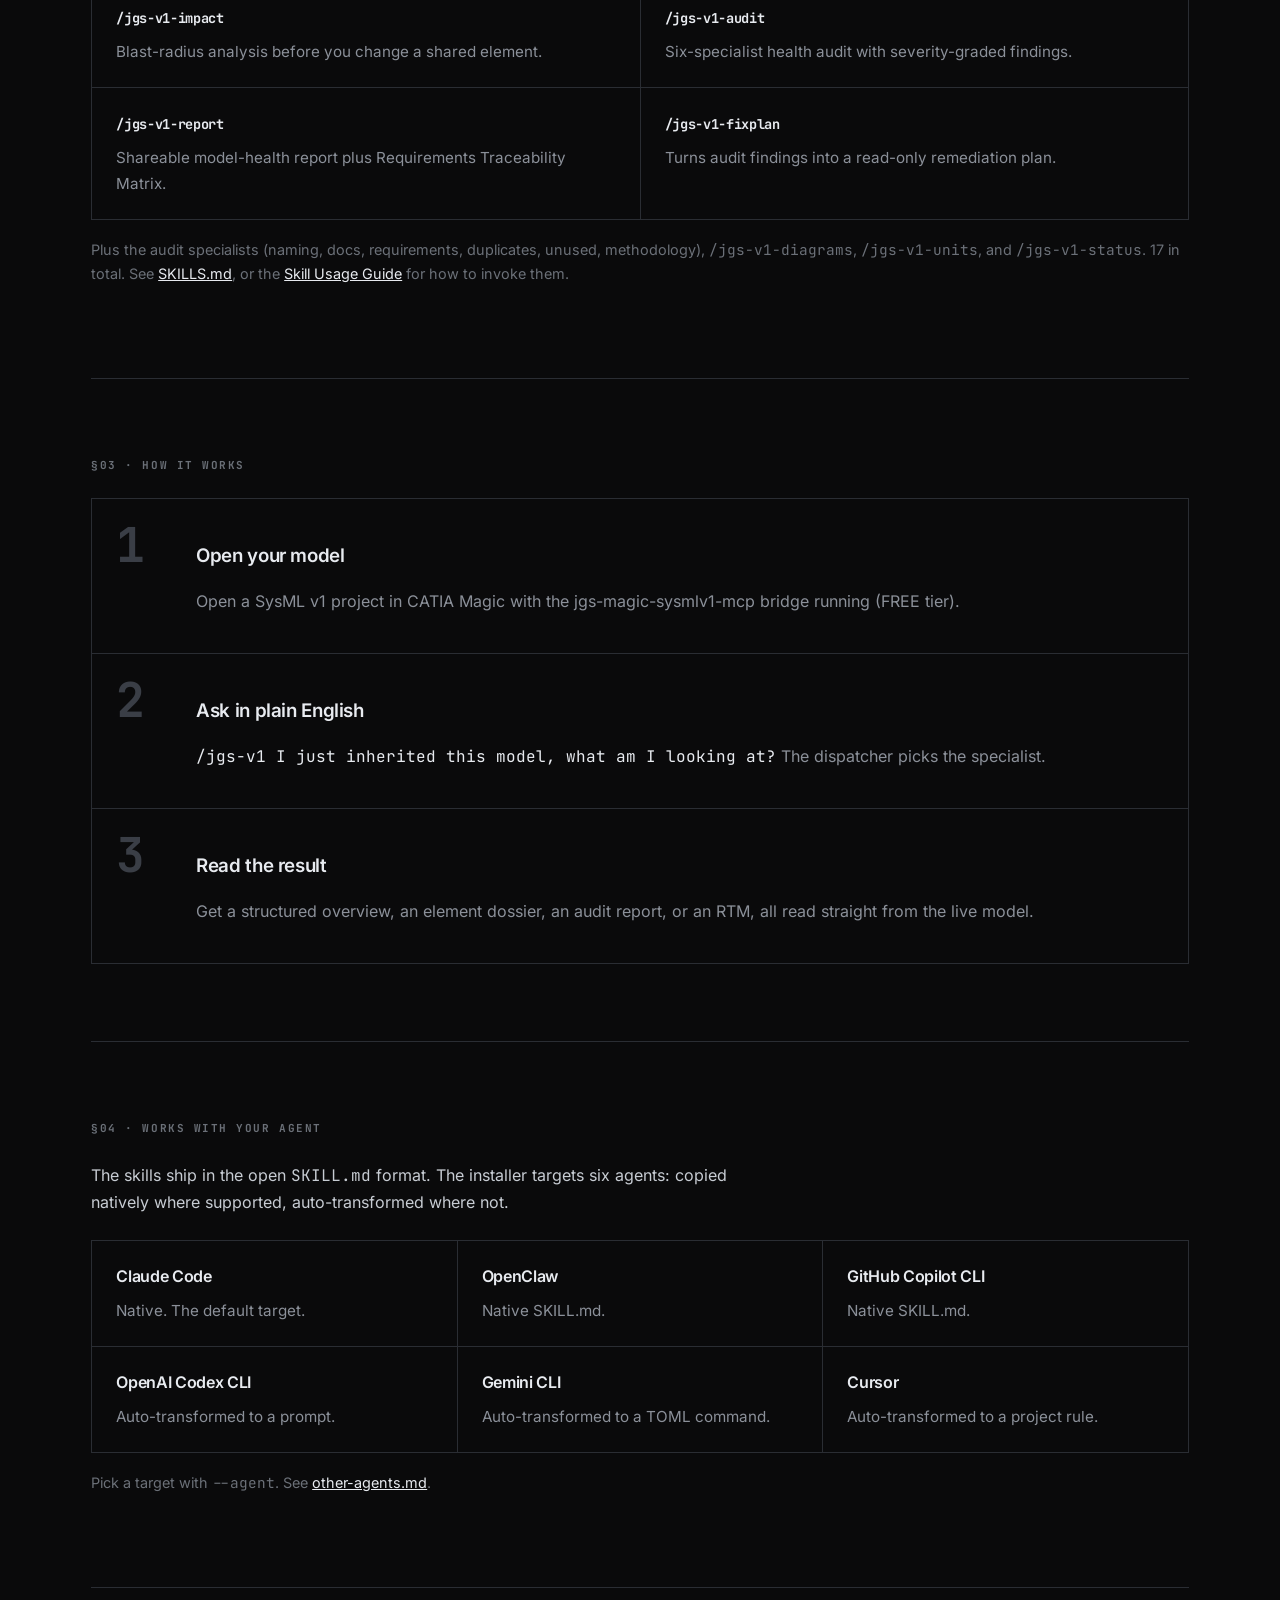
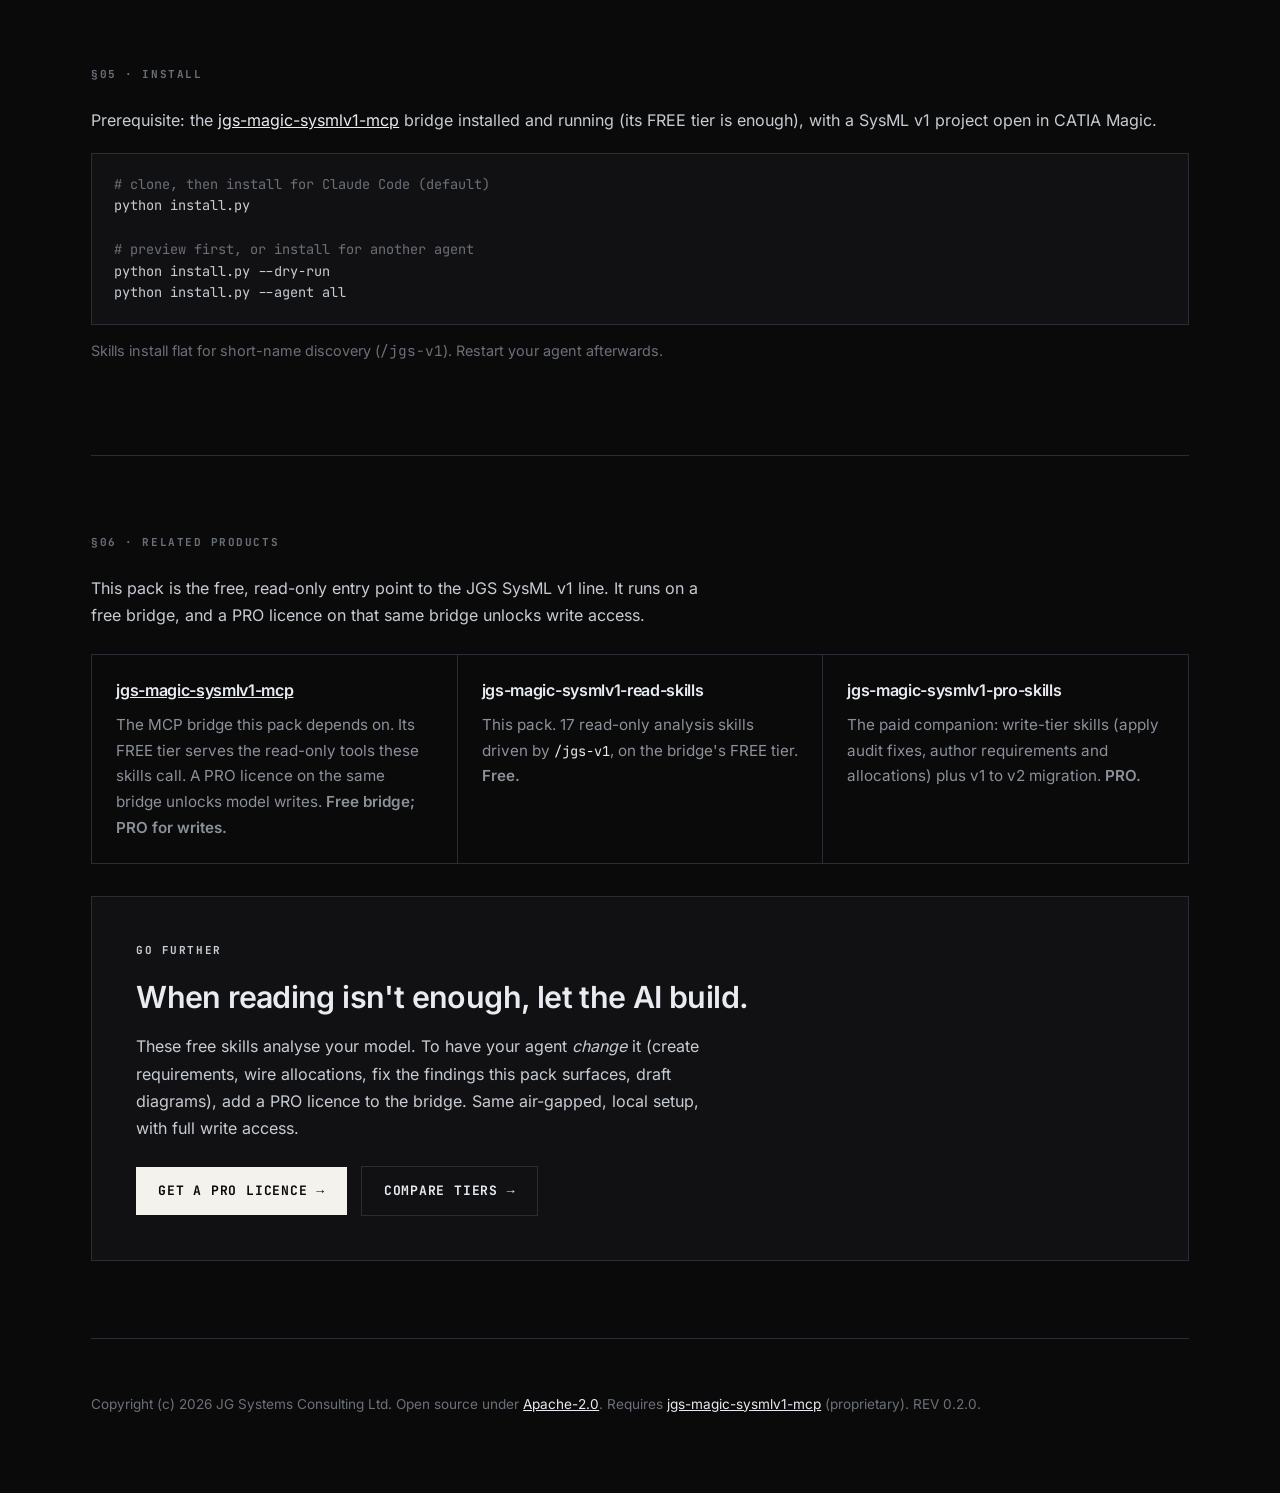
==== commit 64e28546: "Release v0.2.0: relicense to Apache-2.0 (open source) Relicense the read-skills pack from the JGSC p" ====
--- a/docs/index.html
+++ b/docs/index.html
@@ -1,6 +1,7 @@
 <!DOCTYPE html>
 <!--
-  Copyright (c) 2026 JG Systems Consulting Ltd. All Rights Reserved.
+  Copyright (c) 2026 JG Systems Consulting Ltd.
+  SPDX-License-Identifier: Apache-2.0
   Generated at release time from scripts/release_v1_free_templates/docs/index.html.
   JGS brand and design system: dark engineering drafting-document aesthetic.
 -->
@@ -30,7 +31,7 @@
   "applicationCategory": "DeveloperApplication",
   "applicationSubCategory": "Model-Based Systems Engineering",
   "operatingSystem": "Windows, macOS, Linux",
-  "softwareVersion": "0.1.2",
+  "softwareVersion": "0.2.0",
   "url": "https://jgsystemsconsulting.github.io/jgs-magic-sysmlv1-read-skills/",
   "description": "A free bundle of read-only Claude Code skills for analysing SysML v1 models in CATIA Magic via the jgs-magic-sysmlv1-mcp bridge.",
   "author": { "@type": "Organization", "name": "JG Systems Consulting Ltd." },
@@ -144,9 +145,9 @@
 <header class="masthead">
   <div class="row">
     <span>CLASSIFICATION: <b>PUBLIC</b></span>
-    <span>LICENCE: <b>FREE</b></span>
+    <span>LICENCE: <b>APACHE-2.0</b></span>
     <span>DOC-ID: <b>JGS-SKILLS-V1-READ</b></span>
-    <span>REV <b>0.1.2</b></span>
+    <span>REV <b>0.2.0</b></span>
     <span class="spacer"></span>
     <a href="https://github.com/jgsystemsconsulting/jgs-magic-sysmlv1-read-skills">GitHub →</a>
   </div>
@@ -278,9 +279,9 @@
   </section>
 
   <footer>
-    <p>Copyright (c) 2026 JG Systems Consulting Ltd. All Rights Reserved. Proprietary.
-       See <a href="https://github.com/jgsystemsconsulting/jgs-magic-sysmlv1-read-skills/blob/main/LICENSE">LICENSE</a>.
-       Requires <a href="https://github.com/jgsystemsconsulting/jgs-magic-sysmlv1-mcp">jgs-magic-sysmlv1-mcp</a>. REV 0.1.2.</p>
+    <p>Copyright (c) 2026 JG Systems Consulting Ltd. Open source under
+       <a href="https://github.com/jgsystemsconsulting/jgs-magic-sysmlv1-read-skills/blob/main/LICENSE">Apache-2.0</a>.
+       Requires <a href="https://github.com/jgsystemsconsulting/jgs-magic-sysmlv1-mcp">jgs-magic-sysmlv1-mcp</a> (proprietary). REV 0.2.0.</p>
   </footer>
 
 </main>
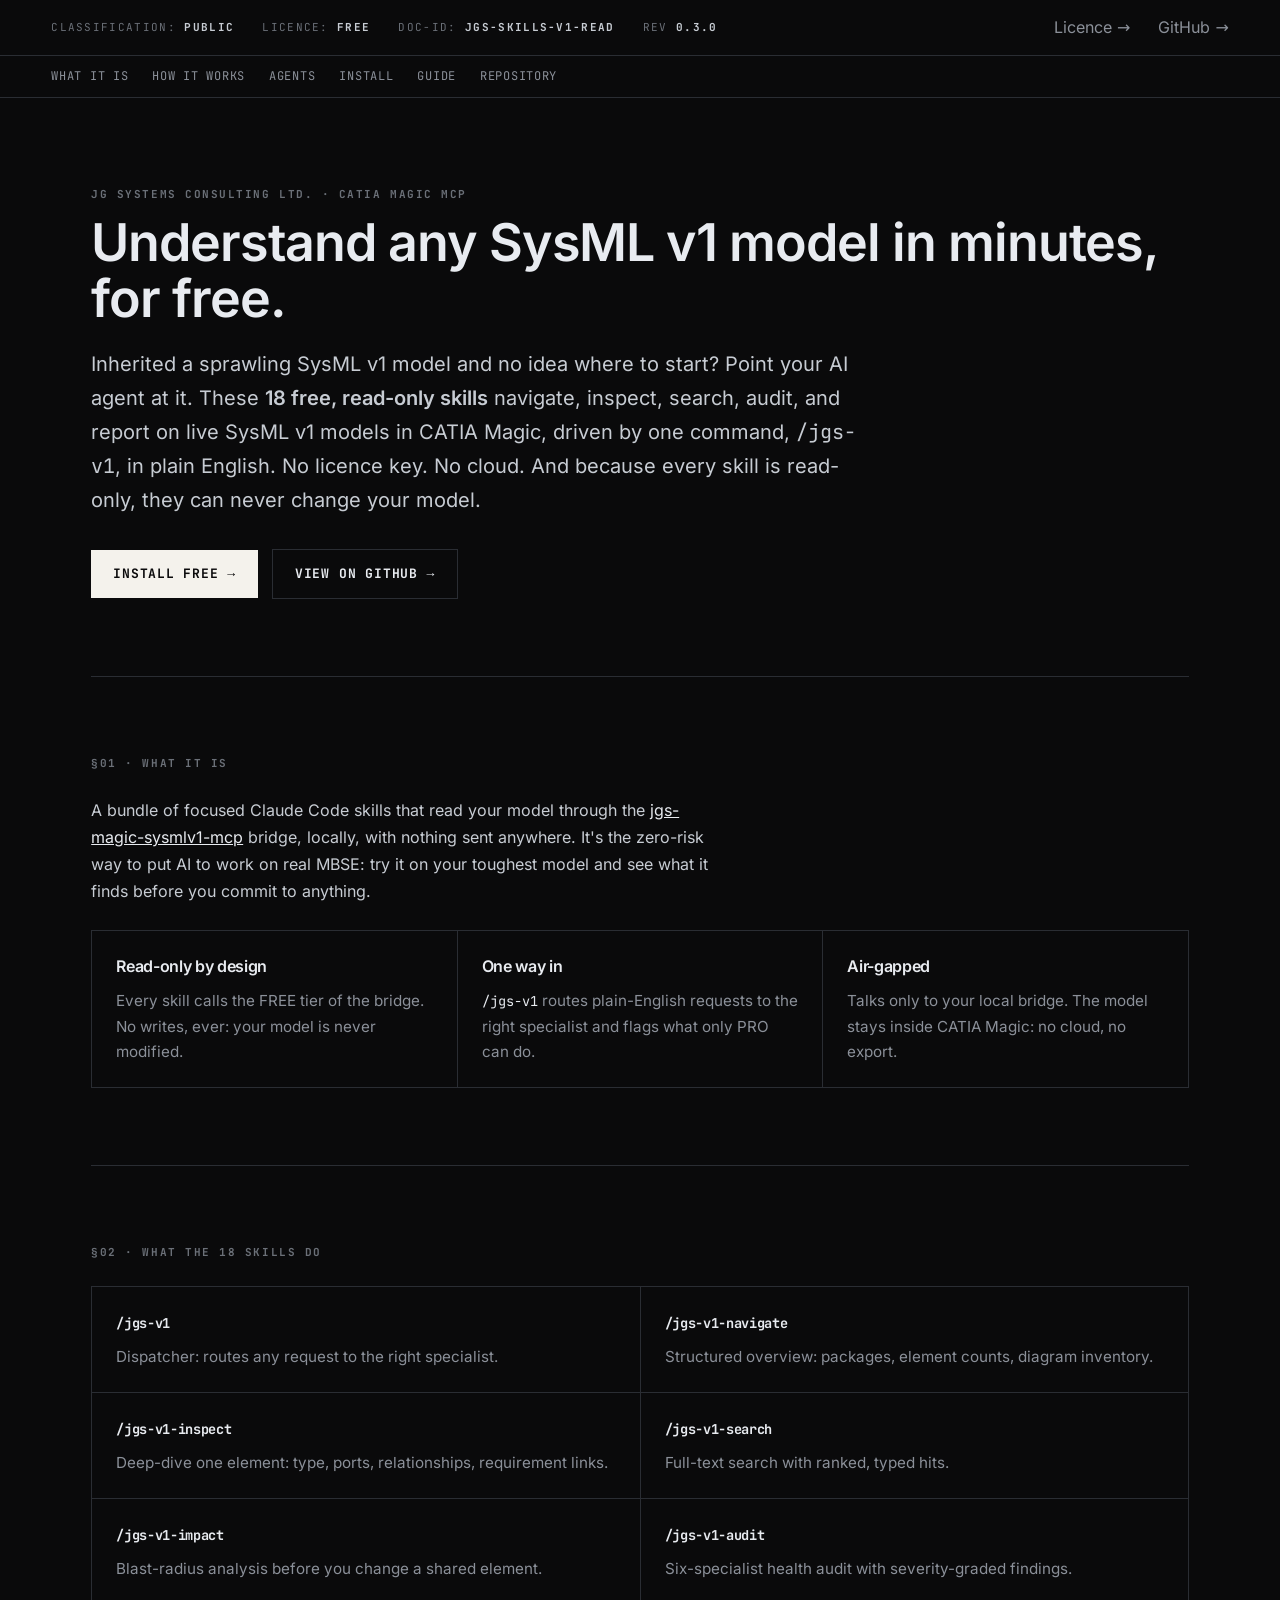
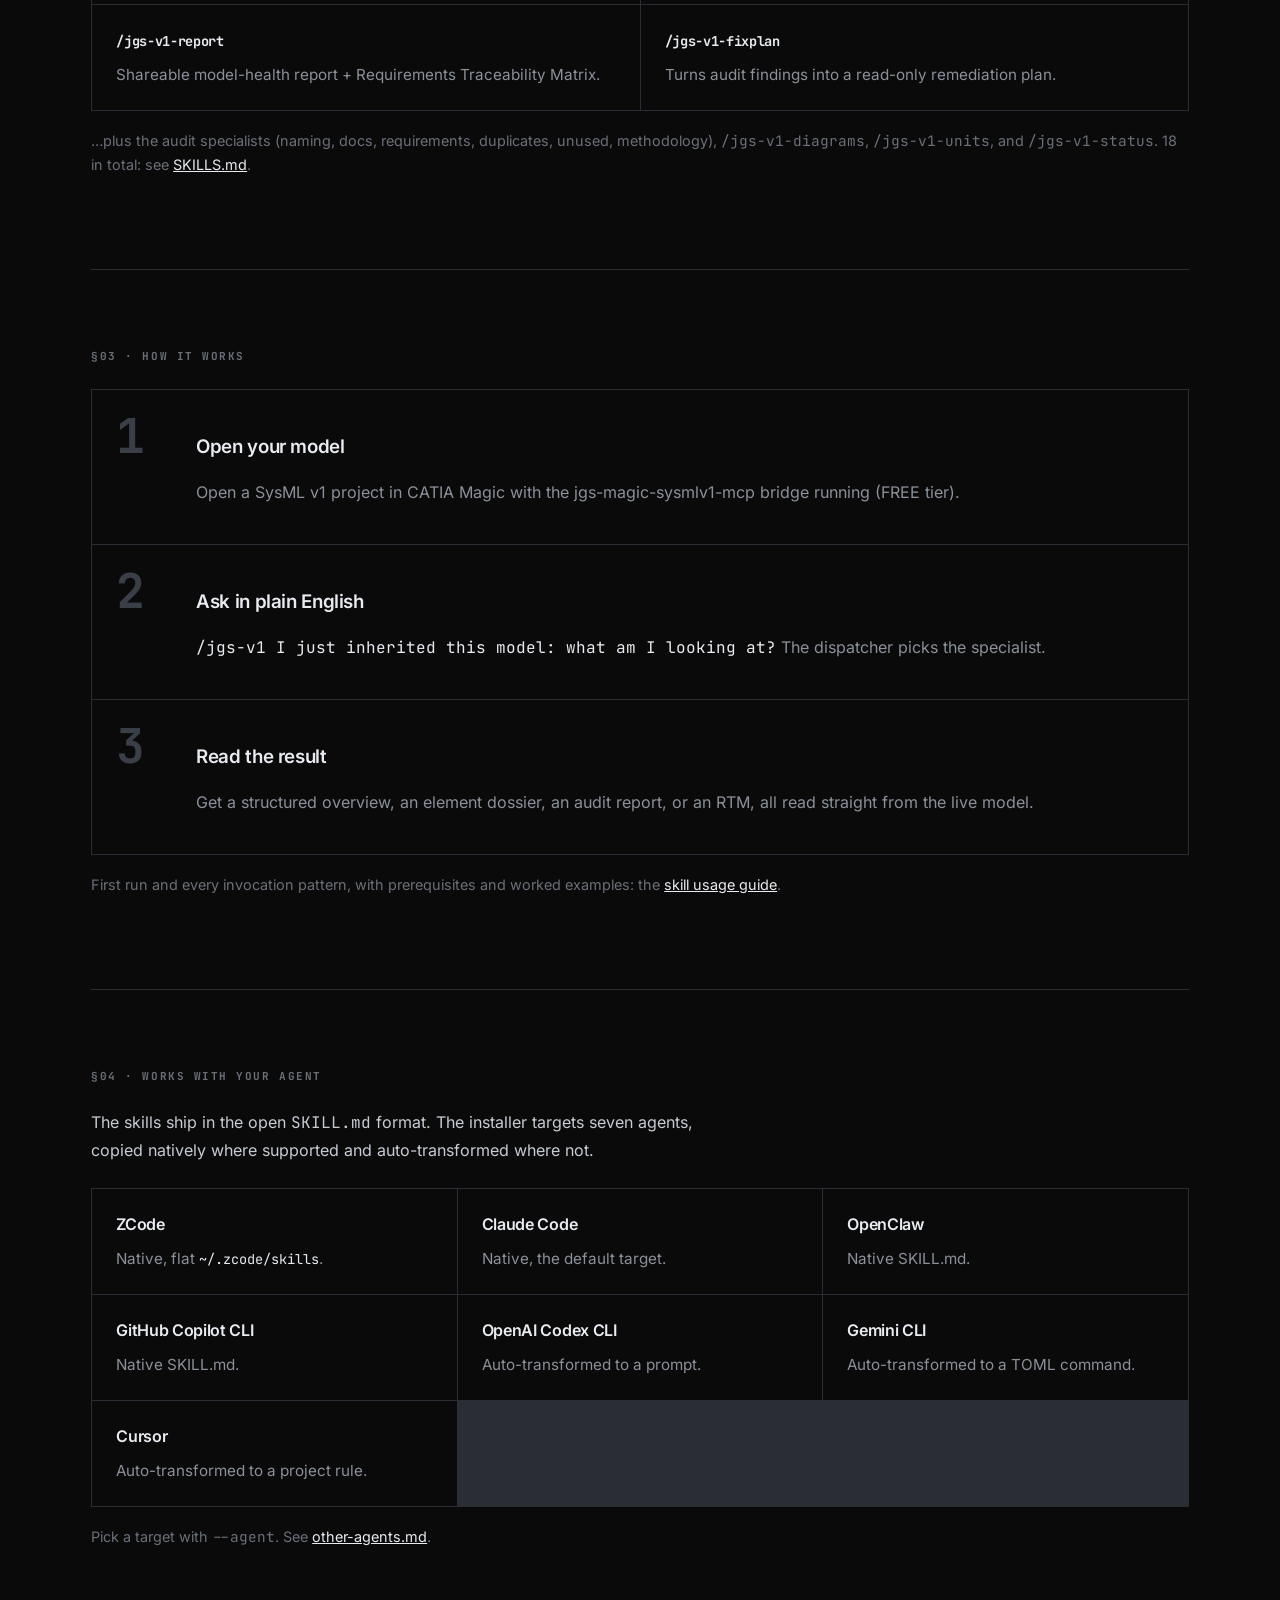
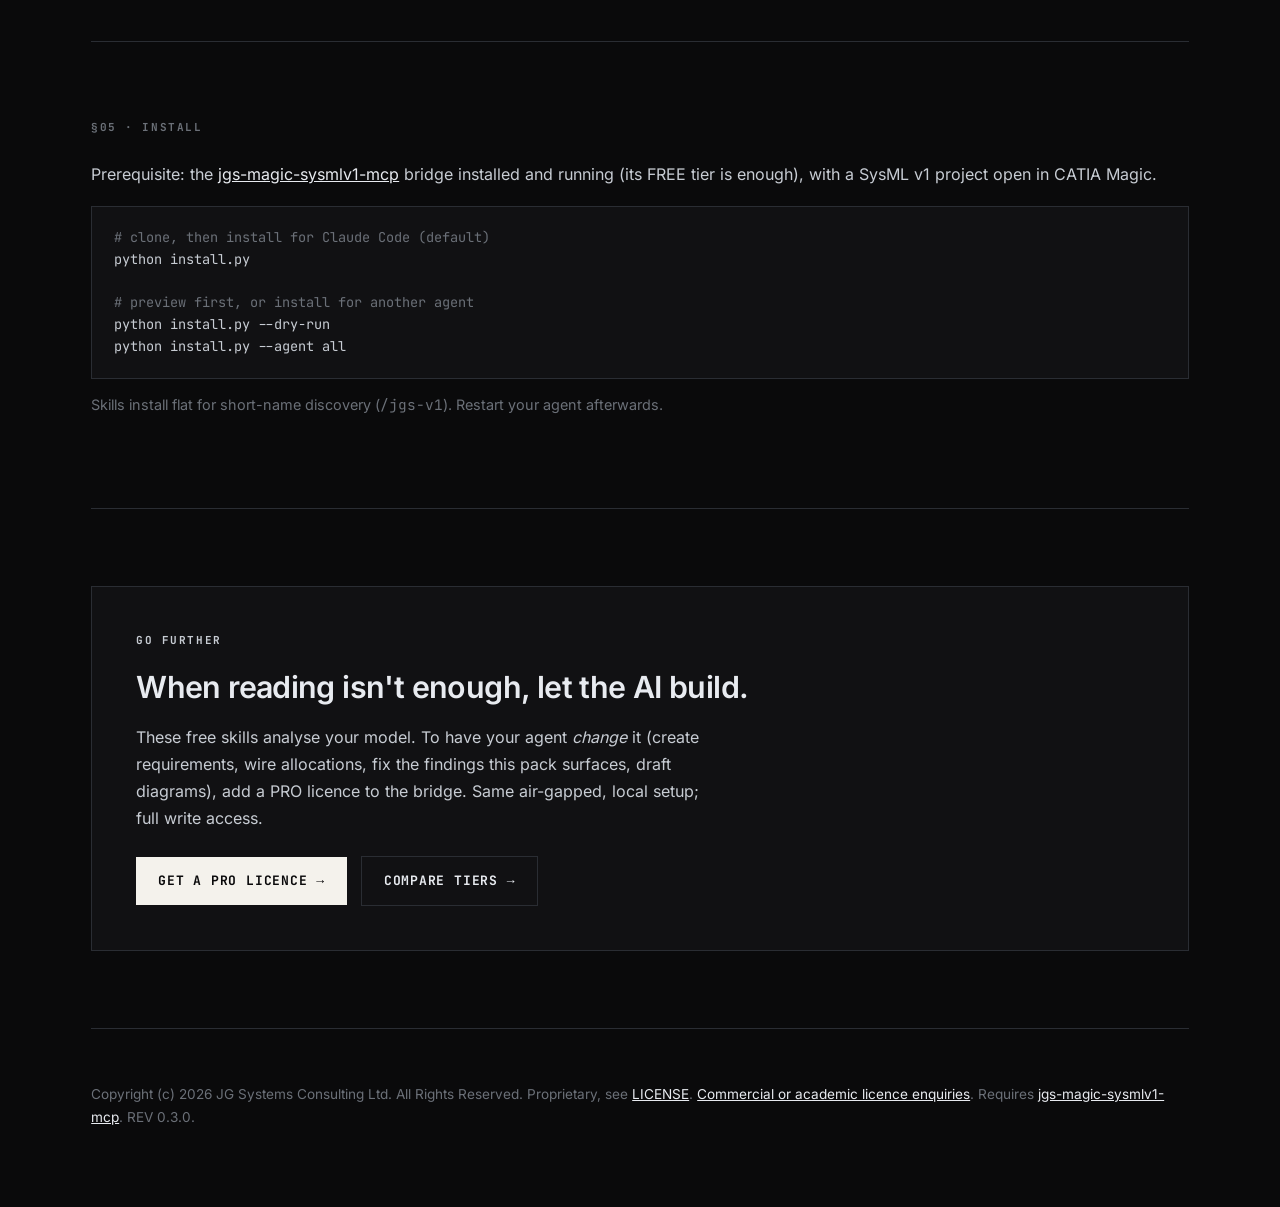
==== commit 7a107ebd: "Initial release 0.3.0" ====
--- a/docs/index.html
+++ b/docs/index.html
@@ -1,28 +1,27 @@
 <!DOCTYPE html>
 <!--
-  Copyright (c) 2026 JG Systems Consulting Ltd.
-  SPDX-License-Identifier: Apache-2.0
+  Copyright (c) 2026 JG Systems Consulting Ltd. All Rights Reserved.
   Generated at release time from scripts/release_v1_free_templates/docs/index.html.
-  JGS brand and design system: dark engineering drafting-document aesthetic.
+  JGS brand & design system: dark engineering drafting-document aesthetic.
 -->
 <html lang="en">
 <head>
 <meta charset="utf-8">
 <meta name="viewport" content="width=device-width, initial-scale=1">
-<title>Free SysML v1 analysis skills for CATIA Magic | JGS</title>
-<meta name="description" content="17 free, read-only Claude Code skills to navigate, inspect, audit, and report on SysML v1 models in CATIA Magic. No licence key, no model changes.">
+<title>Read-only SysML v1 analysis skills for CATIA Magic | JGS</title>
+<meta name="description" content="18 free, read-only Claude Code skills that navigate, inspect, audit, and report on SysML v1 models in CATIA Magic. No licence key, no model changes. Works with 7 AI agents.">
 <meta name="keywords" content="SysML, MBSE, model-based systems engineering, CATIA Magic, Cameo, MCP, Claude Code, SysML audit, requirements traceability, model health, AI agent skills, SysML v1">
 <meta name="robots" content="index, follow">
 <meta name="author" content="JG Systems Consulting Ltd.">
 <link rel="canonical" href="https://jgsystemsconsulting.github.io/jgs-magic-sysmlv1-read-skills/">
 <meta property="og:type" content="website">
 <meta property="og:site_name" content="JGS CATIA Magic MCP">
-<meta property="og:title" content="Free SysML v1 analysis skills for CATIA Magic">
-<meta property="og:description" content="17 free, read-only skills to navigate, audit, and report on SysML v1 models, driven by /jgs-v1. No licence, no model changes.">
+<meta property="og:title" content="Read-only SysML v1 analysis skills for CATIA Magic">
+<meta property="og:description" content="18 free, read-only skills to navigate, audit, and report on SysML v1 models, driven by /jgs-v1. No licence, no model changes.">
 <meta property="og:url" content="https://jgsystemsconsulting.github.io/jgs-magic-sysmlv1-read-skills/">
 <meta name="twitter:card" content="summary">
-<meta name="twitter:title" content="Free SysML v1 analysis skills for CATIA Magic">
-<meta name="twitter:description" content="17 free, read-only skills to navigate, audit, and report on SysML v1 models. Works with 6 AI agents.">
+<meta name="twitter:title" content="Read-only SysML v1 analysis skills for CATIA Magic">
+<meta name="twitter:description" content="18 free, read-only skills to navigate, audit, and report on SysML v1 models. Works with 7 AI agents.">
 <script type="application/ld+json">
 {
   "@context": "https://schema.org",
@@ -31,127 +30,39 @@
   "applicationCategory": "DeveloperApplication",
   "applicationSubCategory": "Model-Based Systems Engineering",
   "operatingSystem": "Windows, macOS, Linux",
-  "softwareVersion": "0.2.0",
+  "softwareVersion": "0.3.0",
   "url": "https://jgsystemsconsulting.github.io/jgs-magic-sysmlv1-read-skills/",
   "description": "A free bundle of read-only Claude Code skills for analysing SysML v1 models in CATIA Magic via the jgs-magic-sysmlv1-mcp bridge.",
   "author": { "@type": "Organization", "name": "JG Systems Consulting Ltd." },
-  "offers": { "@type": "Offer", "price": "0", "priceCurrency": "USD", "description": "Free, read-only, no licence file required" }
+  "isAccessibleForFree": true
 }
 </script>
-<style>
-@font-face { font-family: 'Inter'; font-style: normal; font-weight: 400; font-display: swap; src: url('fonts/inter-400.woff2') format('woff2'); }
-@font-face { font-family: 'Inter'; font-style: normal; font-weight: 600; font-display: swap; src: url('fonts/inter-600.woff2') format('woff2'); }
-@font-face { font-family: 'JetBrains Mono'; font-style: normal; font-weight: 400; font-display: swap; src: url('fonts/jetbrains-mono-400.woff2') format('woff2'); }
-@font-face { font-family: 'JetBrains Mono'; font-style: normal; font-weight: 700; font-display: swap; src: url('fonts/jetbrains-mono-700.woff2') format('woff2'); }
-
-:root {
-  --ink: #0a0a0b; --ink-2: #111113; --ink-3: #16171a; --ink-4: #1e2024;
-  --line: #2a2d33; --line-2: #3a3e46;
-  --mute: #6b7078; --mute-2: #8b9099;
-  --text: #c7ccd3; --text-hi: #e8ebf0;
-  --paper: #f4f2ec; --paper-ink: #0a0a0b;
-  --mono: 'JetBrains Mono', ui-monospace, 'SFMono-Regular', Menlo, Consolas, monospace;
-  --sans: 'Inter', ui-sans-serif, system-ui, sans-serif;
-  --pad-x: clamp(24px, 4vw, 80px); --pad-section: clamp(48px, 6vw, 96px);
-}
-
-* { box-sizing: border-box; }
-html { -webkit-text-size-adjust: 100%; scroll-behavior: smooth; }
-body {
-  margin: 0; background: var(--ink); color: var(--mute-2);
-  font-family: var(--sans); font-size: 16px; line-height: 1.7;
-  -webkit-font-smoothing: antialiased;
-}
-.wrap { max-width: 1200px; margin: 0 auto; padding: 0 var(--pad-x); }
-a { color: var(--text-hi); }
-h1, h2, h3 { color: var(--text-hi); letter-spacing: -0.02em; font-weight: 600; }
-code, .mono { font-family: var(--mono); }
-
-.label {
-  font-family: var(--mono); font-weight: 700; text-transform: uppercase;
-  letter-spacing: 0.14em; font-size: 0.6875rem; color: var(--mute);
-}
-
-/* Masthead */
-.masthead { border-bottom: 1px solid var(--line); }
-.masthead .row {
-  display: flex; flex-wrap: wrap; gap: 12px 28px; align-items: center;
-  padding: 14px var(--pad-x);
-}
-.masthead .row span { font-family: var(--mono); font-size: 0.6875rem; letter-spacing: 0.12em; color: var(--mute); text-transform: uppercase; }
-.masthead .row span b { color: var(--text); font-weight: 700; }
-.masthead .row .spacer { flex: 1; }
-.masthead .row a { color: var(--mute-2); text-decoration: none; }
-.masthead .row a:hover { color: var(--text-hi); }
-
-/* Section scaffolding */
-section { padding: var(--pad-section) 0; border-bottom: 1px solid var(--line); }
-.sec-label { margin: 0 0 24px; }
-.lead-in { color: var(--text); max-width: 64ch; }
-
-/* Hero */
-.hero h1 { font-size: clamp(2rem, 5vw, 3.25rem); margin: 0 0 20px; line-height: 1.08; }
-.hero p.lede { font-size: clamp(1.05rem, 2vw, 1.25rem); color: var(--text); max-width: 60ch; margin: 0 0 32px; }
-.btns { display: flex; flex-wrap: wrap; gap: 14px; align-items: center; }
-.btn {
-  font-family: var(--mono); font-weight: 700; font-size: 0.8125rem; letter-spacing: 0.06em;
-  text-transform: uppercase; text-decoration: none; padding: 13px 22px; display: inline-flex; gap: 10px;
-}
-.btn.primary { background: var(--paper); color: var(--paper-ink); }
-.btn.ghost { background: transparent; color: var(--text-hi); border: 1px solid var(--line); }
-.btn:hover { transform: translateY(-1px); }
-
-/* Grid-of-cells (hairline gaps) */
-.grid { display: grid; gap: 1px; background: var(--line); border: 1px solid var(--line); }
-.grid.cols-2 { grid-template-columns: repeat(2, 1fr); }
-.grid.cols-3 { grid-template-columns: repeat(3, 1fr); }
-.cell { background: var(--ink); padding: 22px 24px; }
-.cell h3 { margin: 0 0 8px; font-size: 1rem; }
-.cell code { font-size: 0.85rem; color: var(--text-hi); }
-.cell p { margin: 6px 0 0; font-size: 0.95rem; color: var(--mute-2); }
-
-/* Chain */
-.chain { display: grid; gap: 1px; background: var(--line); border: 1px solid var(--line); }
-.chain .step { background: var(--ink); padding: 22px 24px; display: flex; gap: 22px; align-items: baseline; }
-.chain .num { font-family: var(--mono); font-weight: 700; font-size: 3rem; line-height: 1; color: var(--line-2); min-width: 2ch; }
-.chain .step h3 { margin: 0 0 4px; }
-.chain .step code { color: var(--text-hi); }
-
-/* Code block */
-pre {
-  background: var(--ink-2); border: 1px solid var(--line); padding: 20px 22px; overflow-x: auto;
-  font-family: var(--mono); font-size: 0.85rem; line-height: 1.6; color: var(--text);
-}
-pre .c { color: var(--mute); }
-
-/* CTA panel: drafting-sheet motif (token-based, brand-consistent) */
-.cta { background: var(--ink-2); border: 1px solid var(--line); padding: clamp(28px, 4vw, 44px); }
-.cta h2 { margin: 0 0 10px; font-size: clamp(1.4rem, 3vw, 1.9rem); }
-.cta p { color: var(--text); max-width: 58ch; margin: 0 0 24px; }
-
-footer { padding: 40px 0 64px; }
-footer p { font-size: 0.85rem; color: var(--mute); }
-
-:focus-visible { outline: 2px solid var(--paper); outline-offset: 2px; }
-@media (prefers-reduced-motion: reduce) { html { scroll-behavior: auto; } * { transition: none !important; } .btn:hover { transform: none; } }
-@media (max-width: 860px) {
-  .grid.cols-2, .grid.cols-3 { grid-template-columns: 1fr; }
-  .masthead .row .spacer { display: none; }
-}
-</style>
+<link rel="stylesheet" href="site.css">
 </head>
 <body>
 
 <header class="masthead">
   <div class="row">
     <span>CLASSIFICATION: <b>PUBLIC</b></span>
-    <span>LICENCE: <b>APACHE-2.0</b></span>
+    <span>LICENCE: <b>FREE</b></span>
     <span>DOC-ID: <b>JGS-SKILLS-V1-READ</b></span>
-    <span>REV <b>0.2.0</b></span>
+    <span>REV <b>0.3.0</b></span>
     <span class="spacer"></span>
+    <a href="https://labs.jgsystemsconsulting.com/licensing.html">Licence →</a>
     <a href="https://github.com/jgsystemsconsulting/jgs-magic-sysmlv1-read-skills">GitHub →</a>
   </div>
 </header>
+
+<nav class="sitenav" aria-label="Site">
+  <div class="row">
+    <a href="#what">What it is</a>
+    <a href="#usage">How it works</a>
+    <a href="#agents">Agents</a>
+    <a href="#install">Install</a>
+    <a href="guide.html" aria-current="false">Guide</a>
+    <a href="https://github.com/jgsystemsconsulting/jgs-magic-sysmlv1-read-skills">Repository</a>
+  </div>
+</nav>
 
 <main class="wrap">
 
@@ -160,9 +71,9 @@
     <h1>Understand any SysML v1 model in minutes, for free.</h1>
     <p class="lede">
       Inherited a sprawling SysML v1 model and no idea where to start? Point your AI agent at it.
-      These <strong>17 free, read-only skills</strong> navigate, inspect, search, audit,
+      These <strong>18 free, read-only skills</strong> navigate, inspect, search, audit,
       and report on live SysML v1 models in CATIA Magic, driven by one command, <code>/jgs-v1</code>,
-      in plain English. No licence key. No cloud. Because every skill is read-only, they can
+      in plain English. No licence key. No cloud. And because every skill is read-only, they can
       never change your model.
     </p>
     <div class="btns">
@@ -171,30 +82,23 @@
     </div>
   </section>
 
-  <section>
+  <section id="what">
     <p class="label sec-label">§01 · What it is</p>
     <p class="lead-in">
       A bundle of focused Claude Code skills that read your model through the
       <a href="https://github.com/jgsystemsconsulting/jgs-magic-sysmlv1-mcp">jgs-magic-sysmlv1-mcp</a>
-      bridge, locally, with nothing sent anywhere. It is the zero-risk way to put AI to work on real
+      bridge, locally, with nothing sent anywhere. It's the zero-risk way to put AI to work on real
       MBSE: try it on your toughest model and see what it finds before you commit to anything.
     </p>
-    <p class="lead-in" style="margin-top:16px">
-      <strong>You need the free bridge first.</strong> These skills are the read-only layer on top of
-      <a href="https://github.com/jgsystemsconsulting/jgs-magic-sysmlv1-mcp">jgs-magic-sysmlv1-mcp</a>.
-      Install the bridge (its FREE tier is all this pack needs), add these skills, and you are analysing
-      models at no cost. When you want the agent to <em>change</em> the model, a PRO licence on the same
-      bridge unlocks writes. See <a href="#related">Related products</a>.
-    </p>
     <div class="grid cols-3" style="margin-top:24px">
-      <div class="cell"><h3>Read-only by design</h3><p>Every skill calls the FREE tier of the bridge. No writes, ever. Your model is never modified.</p></div>
+      <div class="cell"><h3>Read-only by design</h3><p>Every skill calls the FREE tier of the bridge. No writes, ever: your model is never modified.</p></div>
       <div class="cell"><h3>One way in</h3><p><code>/jgs-v1</code> routes plain-English requests to the right specialist and flags what only PRO can do.</p></div>
-      <div class="cell"><h3>Air-gapped</h3><p>Talks only to your local bridge. The model stays inside CATIA Magic. No cloud, no export.</p></div>
+      <div class="cell"><h3>Air-gapped</h3><p>Talks only to your local bridge. The model stays inside CATIA Magic: no cloud, no export.</p></div>
     </div>
   </section>
 
   <section>
-    <p class="label sec-label">§02 · What the 17 skills do</p>
+    <p class="label sec-label">§02 · What the 18 skills do</p>
     <div class="grid cols-2">
       <div class="cell"><h3><code>/jgs-v1</code></h3><p>Dispatcher: routes any request to the right specialist.</p></div>
       <div class="cell"><h3><code>/jgs-v1-navigate</code></h3><p>Structured overview: packages, element counts, diagram inventory.</p></div>
@@ -202,27 +106,29 @@
       <div class="cell"><h3><code>/jgs-v1-search</code></h3><p>Full-text search with ranked, typed hits.</p></div>
       <div class="cell"><h3><code>/jgs-v1-impact</code></h3><p>Blast-radius analysis before you change a shared element.</p></div>
       <div class="cell"><h3><code>/jgs-v1-audit</code></h3><p>Six-specialist health audit with severity-graded findings.</p></div>
-      <div class="cell"><h3><code>/jgs-v1-report</code></h3><p>Shareable model-health report plus Requirements Traceability Matrix.</p></div>
+      <div class="cell"><h3><code>/jgs-v1-report</code></h3><p>Shareable model-health report + Requirements Traceability Matrix.</p></div>
       <div class="cell"><h3><code>/jgs-v1-fixplan</code></h3><p>Turns audit findings into a read-only remediation plan.</p></div>
     </div>
-    <p style="margin-top:18px; font-size:0.9rem; color:var(--mute);">Plus the audit specialists (naming, docs, requirements, duplicates, unused, methodology), <code>/jgs-v1-diagrams</code>, <code>/jgs-v1-units</code>, and <code>/jgs-v1-status</code>. 17 in total. See <a href="https://github.com/jgsystemsconsulting/jgs-magic-sysmlv1-read-skills/blob/main/SKILLS.md">SKILLS.md</a>, or the <a href="https://github.com/jgsystemsconsulting/jgs-magic-sysmlv1-read-skills/blob/main/docs/skill-usage.md">Skill Usage Guide</a> for how to invoke them.</p>
+    <p style="margin-top:18px; font-size:0.9rem; color:var(--mute);">…plus the audit specialists (naming, docs, requirements, duplicates, unused, methodology), <code>/jgs-v1-diagrams</code>, <code>/jgs-v1-units</code>, and <code>/jgs-v1-status</code>. 18 in total: see <a href="https://github.com/jgsystemsconsulting/jgs-magic-sysmlv1-read-skills/blob/main/SKILLS.md">SKILLS.md</a>.</p>
   </section>
 
-  <section>
+  <section id="usage">
     <p class="label sec-label">§03 · How it works</p>
     <div class="chain">
       <div class="step"><span class="num">1</span><div><h3>Open your model</h3><p>Open a SysML v1 project in CATIA Magic with the jgs-magic-sysmlv1-mcp bridge running (FREE tier).</p></div></div>
-      <div class="step"><span class="num">2</span><div><h3>Ask in plain English</h3><p><code>/jgs-v1 I just inherited this model, what am I looking at?</code> The dispatcher picks the specialist.</p></div></div>
+      <div class="step"><span class="num">2</span><div><h3>Ask in plain English</h3><p><code>/jgs-v1 I just inherited this model: what am I looking at?</code> The dispatcher picks the specialist.</p></div></div>
       <div class="step"><span class="num">3</span><div><h3>Read the result</h3><p>Get a structured overview, an element dossier, an audit report, or an RTM, all read straight from the live model.</p></div></div>
     </div>
+    <p style="margin-top:18px; font-size:0.9rem; color:var(--mute);">First run and every invocation pattern, with prerequisites and worked examples: the <a href="https://github.com/jgsystemsconsulting/jgs-magic-sysmlv1-read-skills/blob/main/docs/skill-usage.md">skill usage guide</a>.</p>
   </section>
 
-  <section>
+  <section id="agents">
     <p class="label sec-label">§04 · Works with your agent</p>
-    <p class="lead-in">The skills ship in the open <code>SKILL.md</code> format. The installer targets six
-      agents: copied natively where supported, auto-transformed where not.</p>
+    <p class="lead-in">The skills ship in the open <code>SKILL.md</code> format. The installer targets seven
+      agents, copied natively where supported and auto-transformed where not.</p>
     <div class="grid cols-3" style="margin-top:24px">
-      <div class="cell"><h3>Claude Code</h3><p>Native. The default target.</p></div>
+      <div class="cell"><h3>ZCode</h3><p>Native, flat <code>~/.zcode/skills</code>.</p></div>
+      <div class="cell"><h3>Claude Code</h3><p>Native, the default target.</p></div>
       <div class="cell"><h3>OpenClaw</h3><p>Native SKILL.md.</p></div>
       <div class="cell"><h3>GitHub Copilot CLI</h3><p>Native SKILL.md.</p></div>
       <div class="cell"><h3>OpenAI Codex CLI</h3><p>Auto-transformed to a prompt.</p></div>
@@ -244,44 +150,25 @@
     <p style="margin-top:14px; font-size:0.9rem; color:var(--mute);">Skills install flat for short-name discovery (<code>/jgs-v1</code>). Restart your agent afterwards.</p>
   </section>
 
-  <section id="related">
-    <p class="label sec-label">§06 · Related products</p>
-    <p class="lead-in">This pack is the free, read-only entry point to the JGS SysML v1 line. It runs
-      on a free bridge, and a PRO licence on that same bridge unlocks write access.</p>
-    <div class="grid cols-3" style="margin-top:24px">
-      <div class="cell">
-        <h3><a href="https://github.com/jgsystemsconsulting/jgs-magic-sysmlv1-mcp">jgs-magic-sysmlv1-mcp</a></h3>
-        <p>The MCP bridge this pack depends on. Its FREE tier serves the read-only tools these skills
-          call. A PRO licence on the same bridge unlocks model writes. <strong>Free bridge; PRO for writes.</strong></p>
-      </div>
-      <div class="cell">
-        <h3>jgs-magic-sysmlv1-read-skills</h3>
-        <p>This pack. 17 read-only analysis skills driven by <code>/jgs-v1</code>, on the bridge's
-          FREE tier. <strong>Free.</strong></p>
-      </div>
-      <div class="cell">
-        <h3>jgs-magic-sysmlv1-pro-skills</h3>
-        <p>The paid companion: write-tier skills (apply audit fixes, author requirements and
-          allocations) plus v1 to v2 migration. <strong>PRO.</strong></p>
-      </div>
-    </div>
-    <div class="cta" style="margin-top:32px">
+  <section>
+    <div class="cta">
       <p class="label" style="margin:0 0 12px">Go further</p>
       <h2>When reading isn't enough, let the AI build.</h2>
       <p>These free skills analyse your model. To have your agent <em>change</em> it (create
         requirements, wire allocations, fix the findings this pack surfaces, draft diagrams), add a
-        PRO licence to the bridge. Same air-gapped, local setup, with full write access.</p>
+        PRO licence to the bridge. Same air-gapped, local setup; full write access.</p>
       <div class="btns">
-        <a class="btn primary" href="mailto:support@jgsystemsconsulting.com?subject=PRO%20licence%20enquiry%20SysML%20v1">Get a PRO licence →</a>
+        <a class="btn primary" href="https://labs.jgsystemsconsulting.com/licensing.html">Get a PRO licence →</a>
         <a class="btn ghost" href="https://github.com/jgsystemsconsulting/jgs-magic-sysmlv1-mcp/blob/main/docs/licensing.md">Compare tiers →</a>
       </div>
     </div>
   </section>
 
   <footer>
-    <p>Copyright (c) 2026 JG Systems Consulting Ltd. Open source under
-       <a href="https://github.com/jgsystemsconsulting/jgs-magic-sysmlv1-read-skills/blob/main/LICENSE">Apache-2.0</a>.
-       Requires <a href="https://github.com/jgsystemsconsulting/jgs-magic-sysmlv1-mcp">jgs-magic-sysmlv1-mcp</a> (proprietary). REV 0.2.0.</p>
+    <p>Copyright (c) 2026 JG Systems Consulting Ltd. All Rights Reserved. Proprietary,
+       see <a href="https://github.com/jgsystemsconsulting/jgs-magic-sysmlv1-read-skills/blob/main/LICENSE">LICENSE</a>.
+       <a href="https://labs.jgsystemsconsulting.com/licensing.html">Commercial or academic licence enquiries</a>.
+       Requires <a href="https://github.com/jgsystemsconsulting/jgs-magic-sysmlv1-mcp">jgs-magic-sysmlv1-mcp</a>. REV 0.3.0.</p>
   </footer>
 
 </main>
--- a/docs/site.css
+++ b/docs/site.css
@@ -0,0 +1,124 @@
+/*
+  Copyright (c) 2026 JG Systems Consulting Ltd. All Rights Reserved.
+  Generated at release time from scripts/release_v1_free_templates/docs/site.css.
+  JGS brand & design system: dark engineering drafting-document aesthetic.
+  Shared stylesheet for every page of this site (RR-B-20 / RR-B-30).
+*/
+@font-face { font-family: 'Inter'; font-style: normal; font-weight: 400; font-display: swap; src: url('fonts/inter-400.woff2') format('woff2'); }
+@font-face { font-family: 'Inter'; font-style: normal; font-weight: 600; font-display: swap; src: url('fonts/inter-600.woff2') format('woff2'); }
+@font-face { font-family: 'JetBrains Mono'; font-style: normal; font-weight: 400; font-display: swap; src: url('fonts/jetbrains-mono-400.woff2') format('woff2'); }
+@font-face { font-family: 'JetBrains Mono'; font-style: normal; font-weight: 700; font-display: swap; src: url('fonts/jetbrains-mono-700.woff2') format('woff2'); }
+
+:root {
+  --ink: #0a0a0b; --ink-2: #111113; --ink-3: #16171a; --ink-4: #1e2024;
+  --line: #2a2d33; --line-2: #3a3e46;
+  --mute: #6b7078; --mute-2: #8b9099;
+  --text: #c7ccd3; --text-hi: #e8ebf0;
+  --paper: #f4f2ec; --paper-ink: #0a0a0b;
+  --mono: 'JetBrains Mono', ui-monospace, 'SFMono-Regular', Menlo, Consolas, monospace;
+  --sans: 'Inter', ui-sans-serif, system-ui, sans-serif;
+  --pad-x: clamp(24px, 4vw, 80px); --pad-section: clamp(48px, 6vw, 96px);
+}
+
+* { box-sizing: border-box; }
+html { -webkit-text-size-adjust: 100%; scroll-behavior: smooth; }
+body {
+  margin: 0; background: var(--ink); color: var(--mute-2);
+  font-family: var(--sans); font-size: 16px; line-height: 1.7;
+  -webkit-font-smoothing: antialiased;
+}
+.wrap { max-width: 1200px; margin: 0 auto; padding: 0 var(--pad-x); }
+a { color: var(--text-hi); }
+h1, h2, h3 { color: var(--text-hi); letter-spacing: -0.02em; font-weight: 600; }
+code, .mono { font-family: var(--mono); }
+
+.label {
+  font-family: var(--mono); font-weight: 700; text-transform: uppercase;
+  letter-spacing: 0.14em; font-size: 0.6875rem; color: var(--mute);
+}
+
+/* Masthead + site nav */
+.masthead { border-bottom: 1px solid var(--line); }
+.masthead .row {
+  display: flex; flex-wrap: wrap; gap: 12px 28px; align-items: center;
+  padding: 14px var(--pad-x);
+}
+.masthead .row span { font-family: var(--mono); font-size: 0.6875rem; letter-spacing: 0.12em; color: var(--mute); text-transform: uppercase; }
+.masthead .row span b { color: var(--text); font-weight: 700; }
+.masthead .row .spacer { flex: 1; }
+.masthead .row a { color: var(--mute-2); text-decoration: none; }
+.masthead .row a:hover { color: var(--text-hi); }
+.sitenav { border-bottom: 1px solid var(--line); }
+.sitenav .row {
+  display: flex; flex-wrap: wrap; gap: 6px 24px; align-items: center;
+  padding: 10px var(--pad-x);
+}
+.sitenav .row a {
+  font-family: var(--mono); font-size: 0.75rem; letter-spacing: 0.06em;
+  text-transform: uppercase; text-decoration: none; color: var(--mute-2);
+}
+.sitenav .row a:hover, .sitenav .row a[aria-current="page"] { color: var(--text-hi); }
+
+/* Section scaffolding */
+section { padding: var(--pad-section) 0; border-bottom: 1px solid var(--line); }
+.sec-label { margin: 0 0 24px; }
+.lead-in { color: var(--text); max-width: 64ch; }
+
+/* Hero */
+.hero h1 { font-size: clamp(2rem, 5vw, 3.25rem); margin: 0 0 20px; line-height: 1.08; }
+.hero p.lede { font-size: clamp(1.05rem, 2vw, 1.25rem); color: var(--text); max-width: 60ch; margin: 0 0 32px; }
+.btns { display: flex; flex-wrap: wrap; gap: 14px; align-items: center; }
+.btn {
+  font-family: var(--mono); font-weight: 700; font-size: 0.8125rem; letter-spacing: 0.06em;
+  text-transform: uppercase; text-decoration: none; padding: 13px 22px; display: inline-flex; gap: 10px;
+}
+.btn.primary { background: var(--paper); color: var(--paper-ink); }
+.btn.ghost { background: transparent; color: var(--text-hi); border: 1px solid var(--line); }
+.btn:hover { transform: translateY(-1px); }
+
+/* Grid-of-cells (hairline gaps) */
+.grid { display: grid; gap: 1px; background: var(--line); border: 1px solid var(--line); }
+.grid.cols-2 { grid-template-columns: repeat(2, 1fr); }
+.grid.cols-3 { grid-template-columns: repeat(3, 1fr); }
+.cell { background: var(--ink); padding: 22px 24px; }
+.cell h3 { margin: 0 0 8px; font-size: 1rem; }
+.cell code { font-size: 0.85rem; color: var(--text-hi); }
+.cell p { margin: 6px 0 0; font-size: 0.95rem; color: var(--mute-2); }
+
+/* Chain */
+.chain { display: grid; gap: 1px; background: var(--line); border: 1px solid var(--line); }
+.chain .step { background: var(--ink); padding: 22px 24px; display: flex; gap: 22px; align-items: baseline; }
+.chain .num { font-family: var(--mono); font-weight: 700; font-size: 3rem; line-height: 1; color: var(--line-2); min-width: 2ch; }
+.chain .step h3 { margin: 0 0 4px; }
+.chain .step code { color: var(--text-hi); }
+
+/* Code block */
+pre {
+  background: var(--ink-2); border: 1px solid var(--line); padding: 20px 22px; overflow-x: auto;
+  font-family: var(--mono); font-size: 0.85rem; line-height: 1.6; color: var(--text);
+}
+pre .c { color: var(--mute); }
+
+/* Tables */
+table { border-collapse: collapse; width: 100%; margin: 18px 0; font-size: 0.95rem; }
+th, td { border: 1px solid var(--line); padding: 10px 14px; text-align: left; vertical-align: top; }
+th {
+  font-family: var(--mono); text-transform: uppercase; letter-spacing: 0.08em;
+  font-size: 0.6875rem; color: var(--mute); font-weight: 700;
+}
+td code { color: var(--text-hi); font-size: 0.85rem; }
+
+/* CTA panel: drafting-sheet motif (token-based, brand-consistent) */
+.cta { background: var(--ink-2); border: 1px solid var(--line); padding: clamp(28px, 4vw, 44px); }
+.cta h2 { margin: 0 0 10px; font-size: clamp(1.4rem, 3vw, 1.9rem); }
+.cta p { color: var(--text); max-width: 58ch; margin: 0 0 24px; }
+
+footer { padding: 40px 0 64px; }
+footer p { font-size: 0.85rem; color: var(--mute); }
+
+:focus-visible { outline: 2px solid var(--paper); outline-offset: 2px; }
+@media (prefers-reduced-motion: reduce) { html { scroll-behavior: auto; } * { transition: none !important; } .btn:hover { transform: none; } }
+@media (max-width: 860px) {
+  .grid.cols-2, .grid.cols-3 { grid-template-columns: 1fr; }
+  .masthead .row .spacer { display: none; }
+}
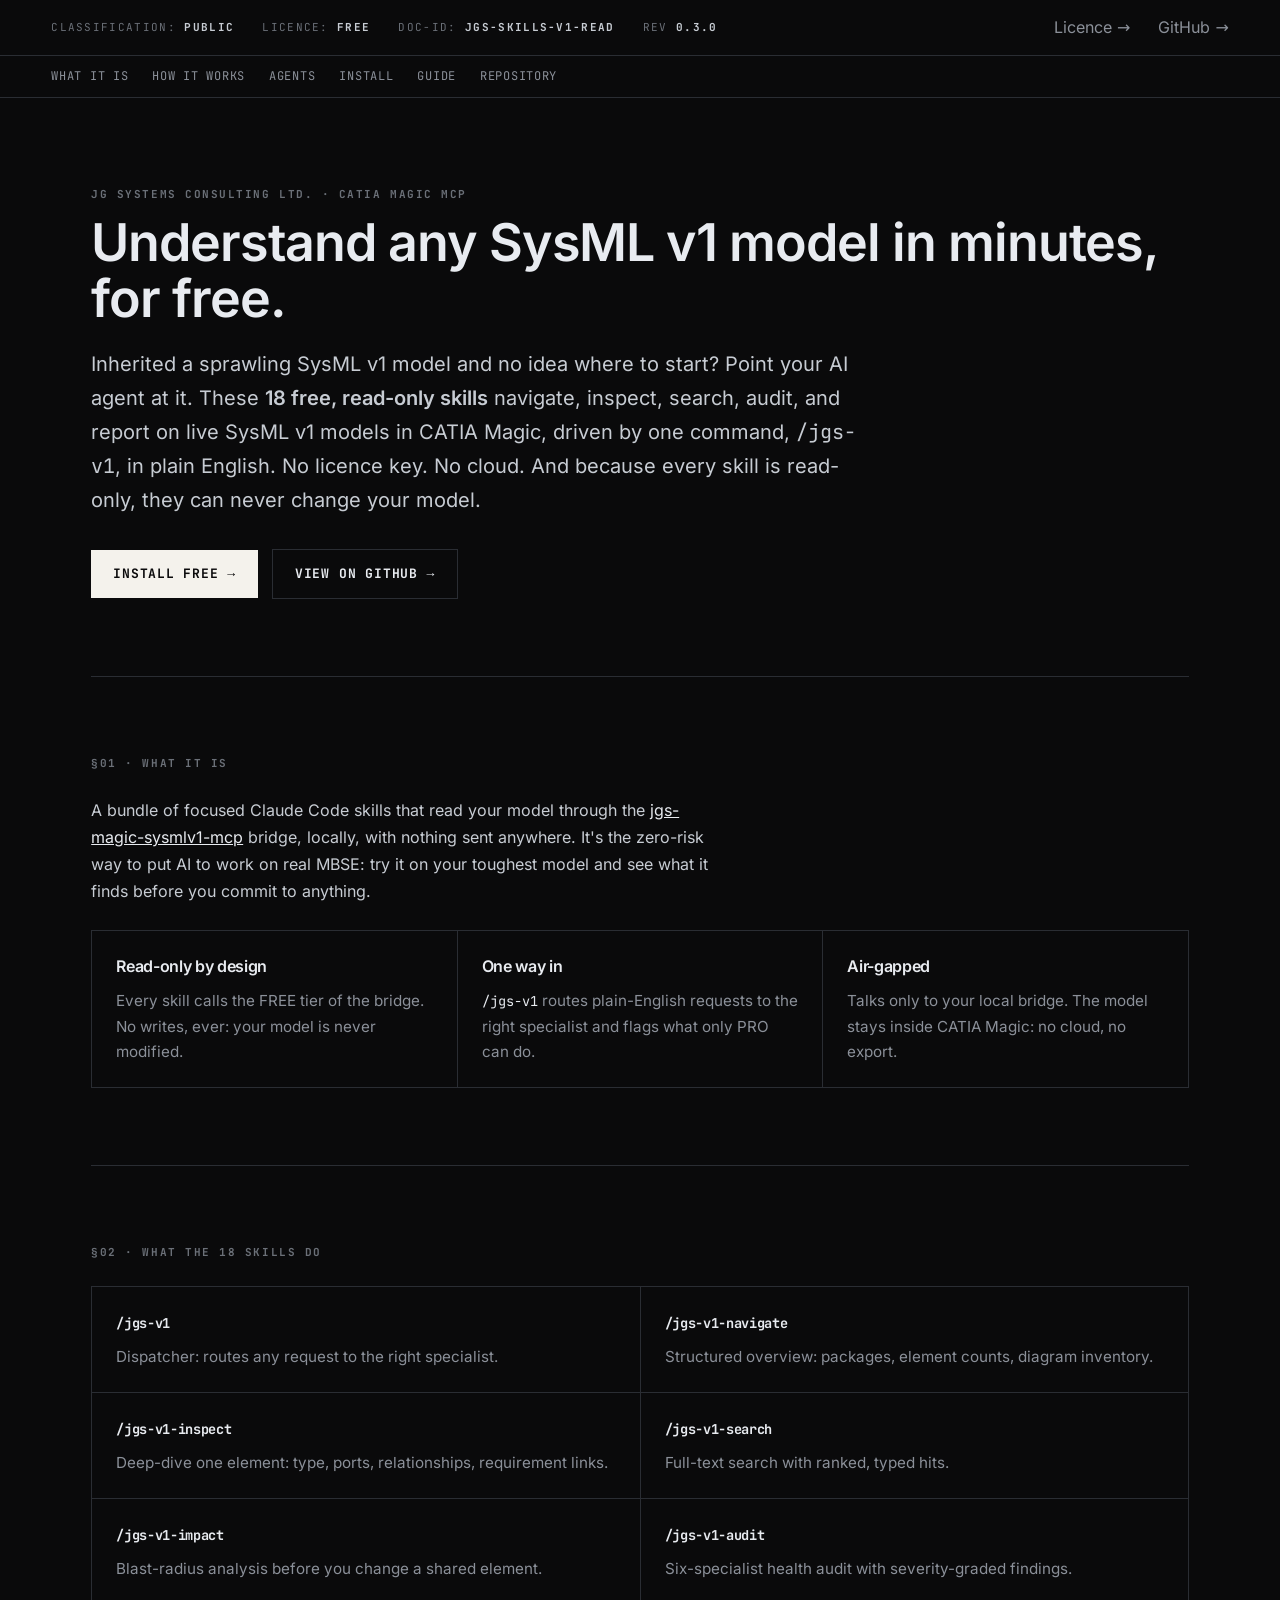
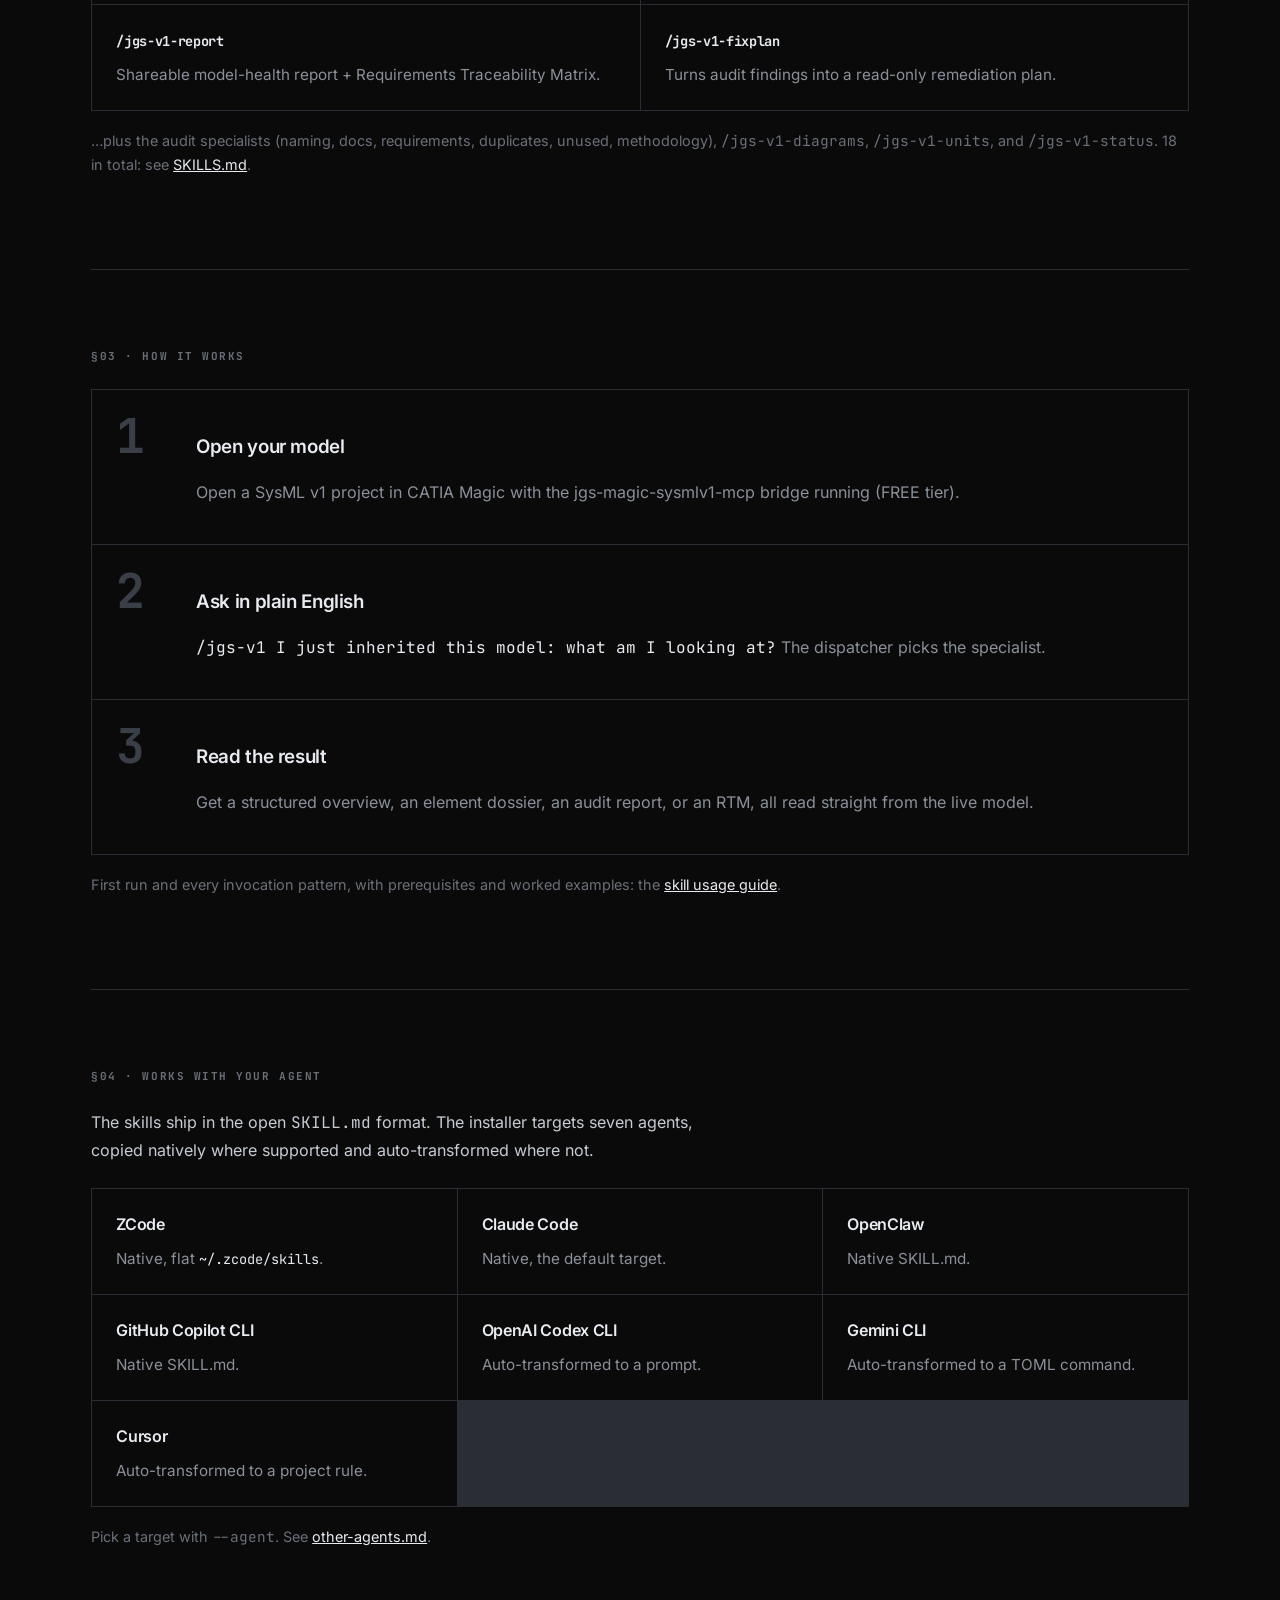
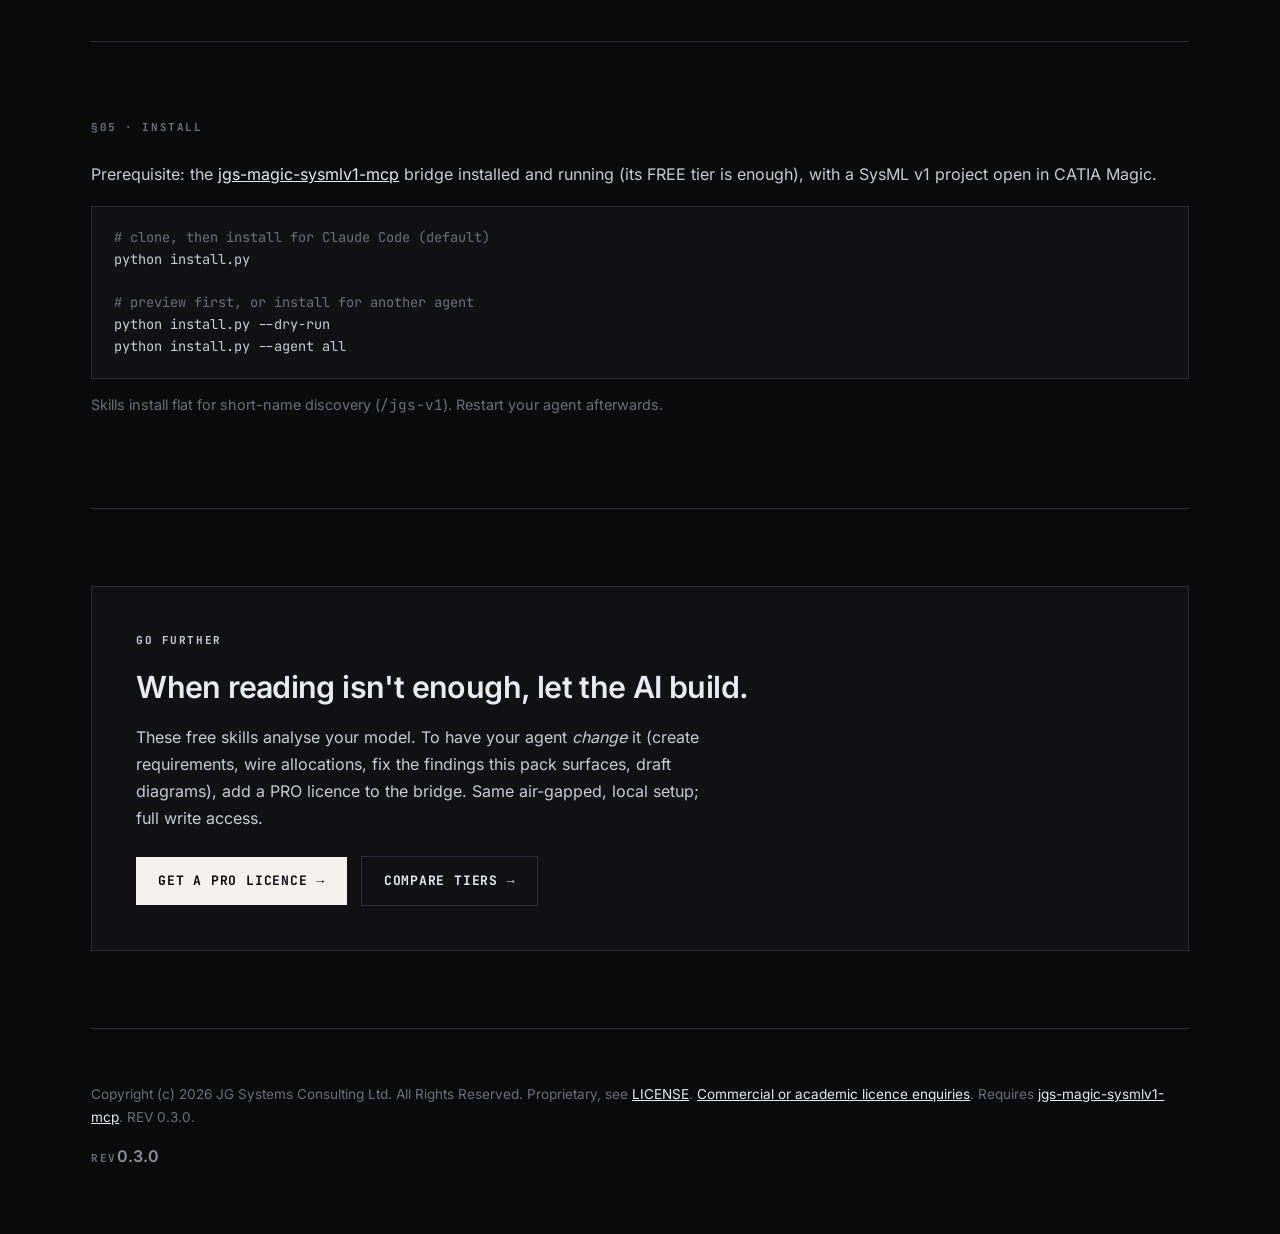
==== commit 239a2e00: "docs(site): align Pages site to the JGS family standard" ====
--- a/docs/index.html
+++ b/docs/index.html
@@ -19,9 +19,13 @@
 <meta property="og:title" content="Read-only SysML v1 analysis skills for CATIA Magic">
 <meta property="og:description" content="18 free, read-only skills to navigate, audit, and report on SysML v1 models, driven by /jgs-v1. No licence, no model changes.">
 <meta property="og:url" content="https://jgsystemsconsulting.github.io/jgs-magic-sysmlv1-read-skills/">
-<meta name="twitter:card" content="summary">
+<meta property="og:image" content="https://jgsystemsconsulting.github.io/jgs-magic-sysmlv1-read-skills/images/og/og-magic-sysmlv1-read-skills-1200.jpg">
+<meta property="og:image:width" content="1200">
+<meta property="og:image:height" content="630">
+<meta name="twitter:card" content="summary_large_image">
 <meta name="twitter:title" content="Read-only SysML v1 analysis skills for CATIA Magic">
 <meta name="twitter:description" content="18 free, read-only skills to navigate, audit, and report on SysML v1 models. Works with 7 AI agents.">
+<meta name="twitter:image" content="https://jgsystemsconsulting.github.io/jgs-magic-sysmlv1-read-skills/images/og/og-magic-sysmlv1-read-skills-1200.jpg">
 <script type="application/ld+json">
 {
   "@context": "https://schema.org",
@@ -31,13 +35,16 @@
   "applicationSubCategory": "Model-Based Systems Engineering",
   "operatingSystem": "Windows, macOS, Linux",
   "softwareVersion": "0.3.0",
+  "license": "https://labs.jgsystemsconsulting.com/licensing.html",
   "url": "https://jgsystemsconsulting.github.io/jgs-magic-sysmlv1-read-skills/",
+  "codeRepository": "https://github.com/jgsystemsconsulting/jgs-magic-sysmlv1-read-skills",
   "description": "A free bundle of read-only Claude Code skills for analysing SysML v1 models in CATIA Magic via the jgs-magic-sysmlv1-mcp bridge.",
   "author": { "@type": "Organization", "name": "JG Systems Consulting Ltd." },
   "isAccessibleForFree": true
 }
 </script>
 <link rel="stylesheet" href="site.css">
+<link rel="icon" type="image/svg+xml" href="favicon.svg">
 </head>
 <body>
 
@@ -169,6 +176,7 @@
        see <a href="https://github.com/jgsystemsconsulting/jgs-magic-sysmlv1-read-skills/blob/main/LICENSE">LICENSE</a>.
        <a href="https://labs.jgsystemsconsulting.com/licensing.html">Commercial or academic licence enquiries</a>.
        Requires <a href="https://github.com/jgsystemsconsulting/jgs-magic-sysmlv1-mcp">jgs-magic-sysmlv1-mcp</a>. REV 0.3.0.</p>
+    <div><span class="label">Rev</span><b>0.3.0</b></div>
   </footer>
 
 </main>
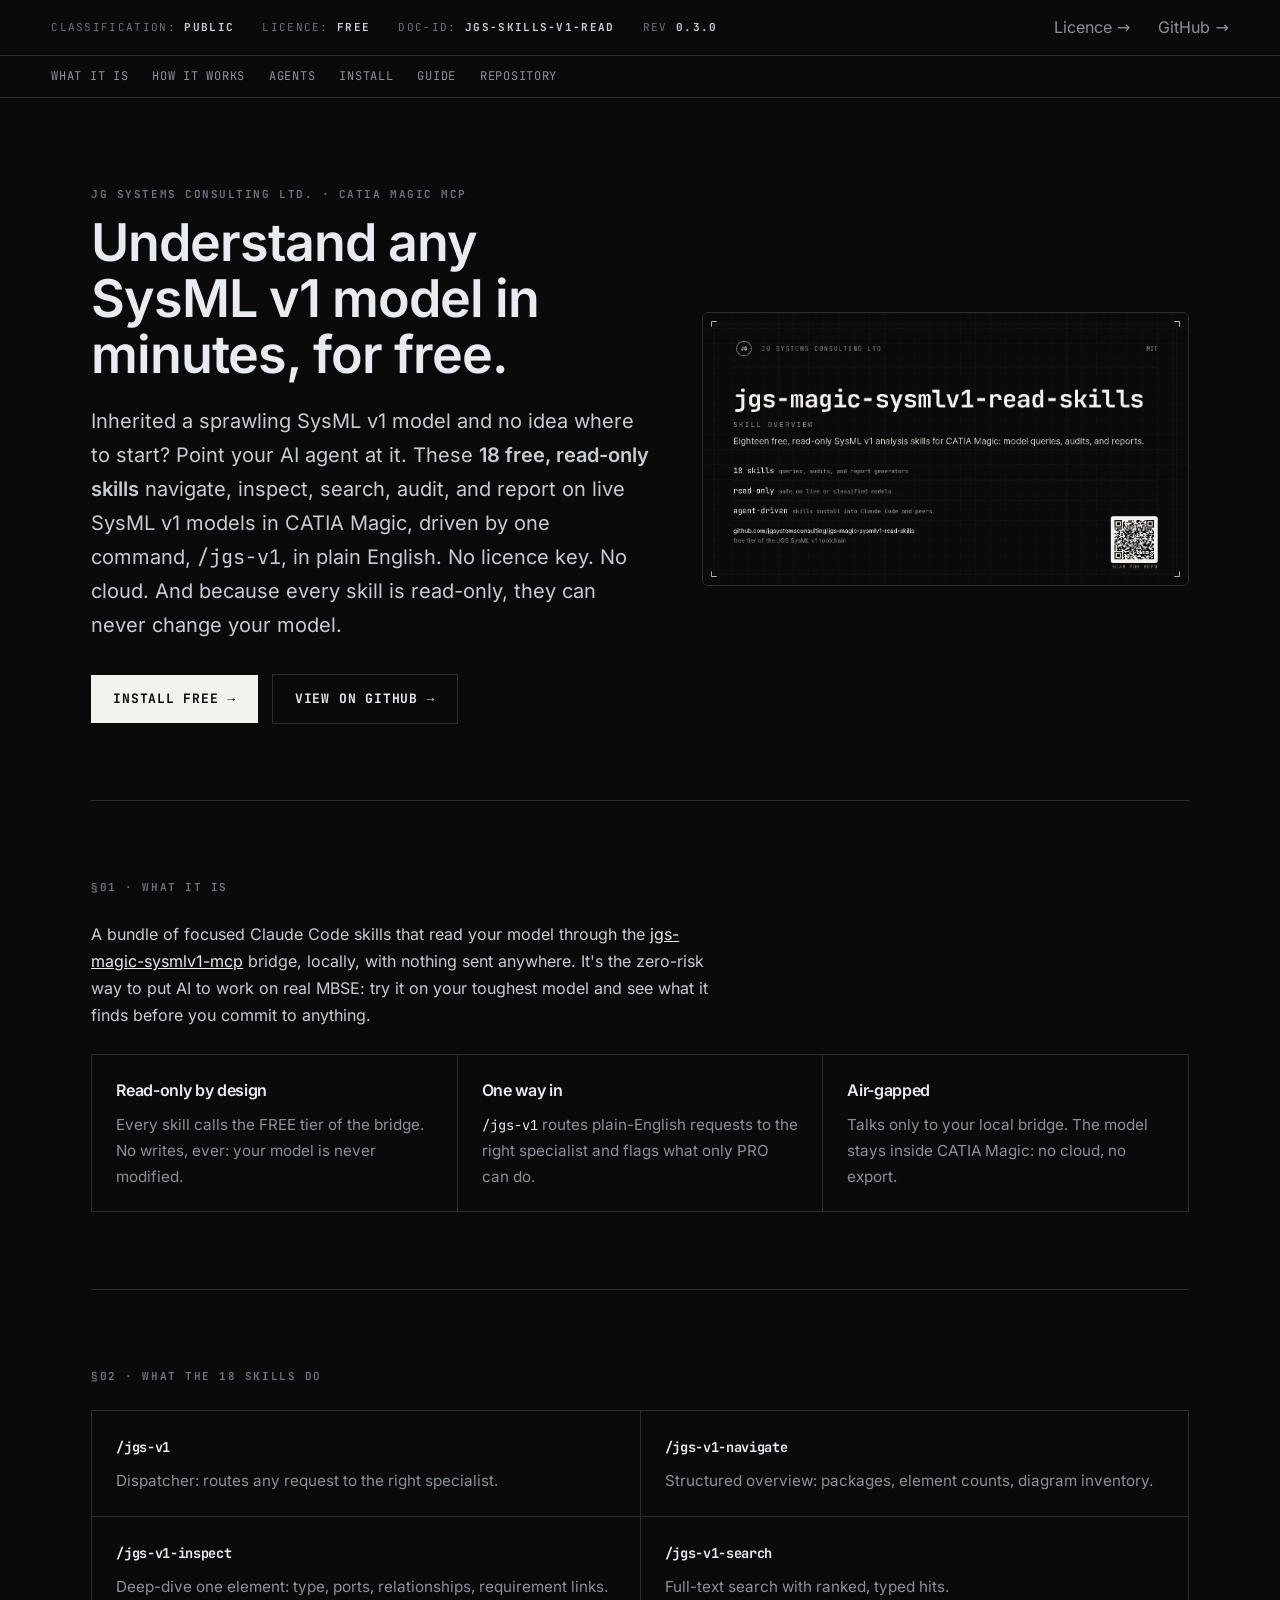
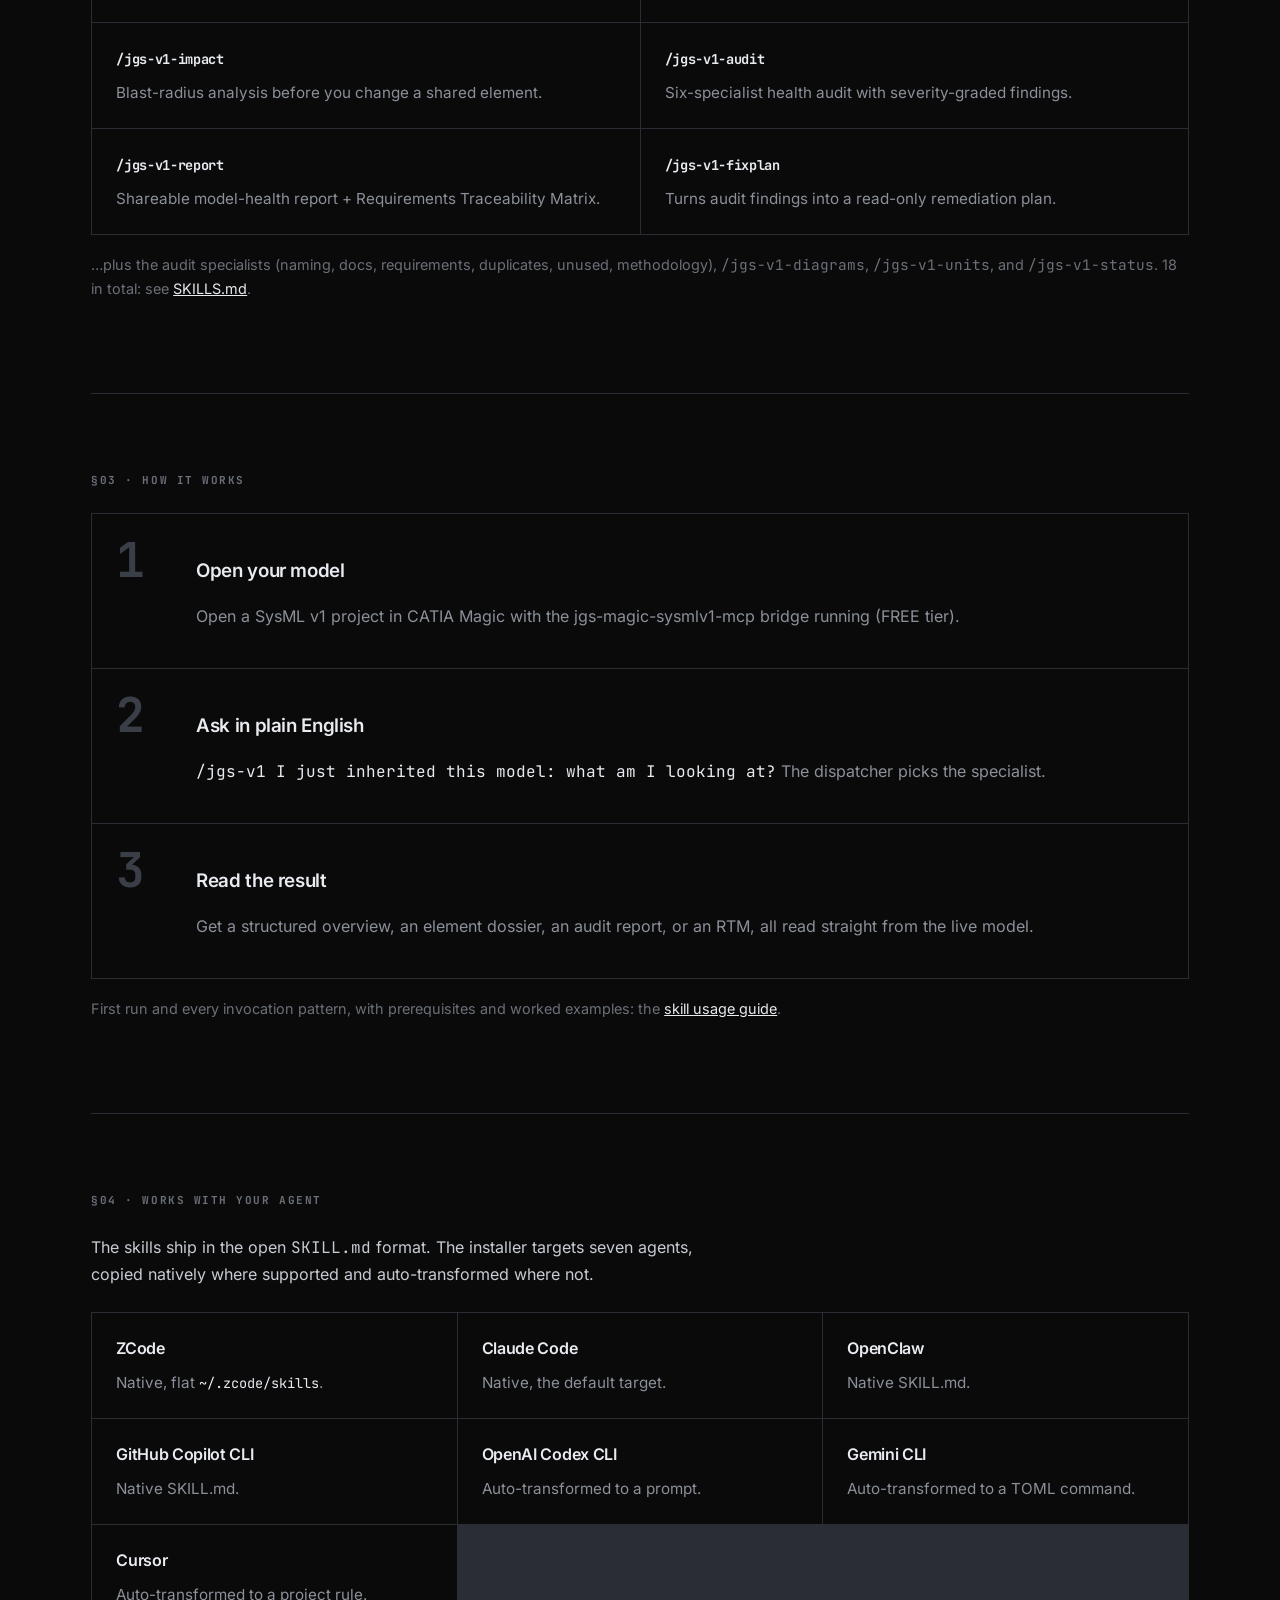
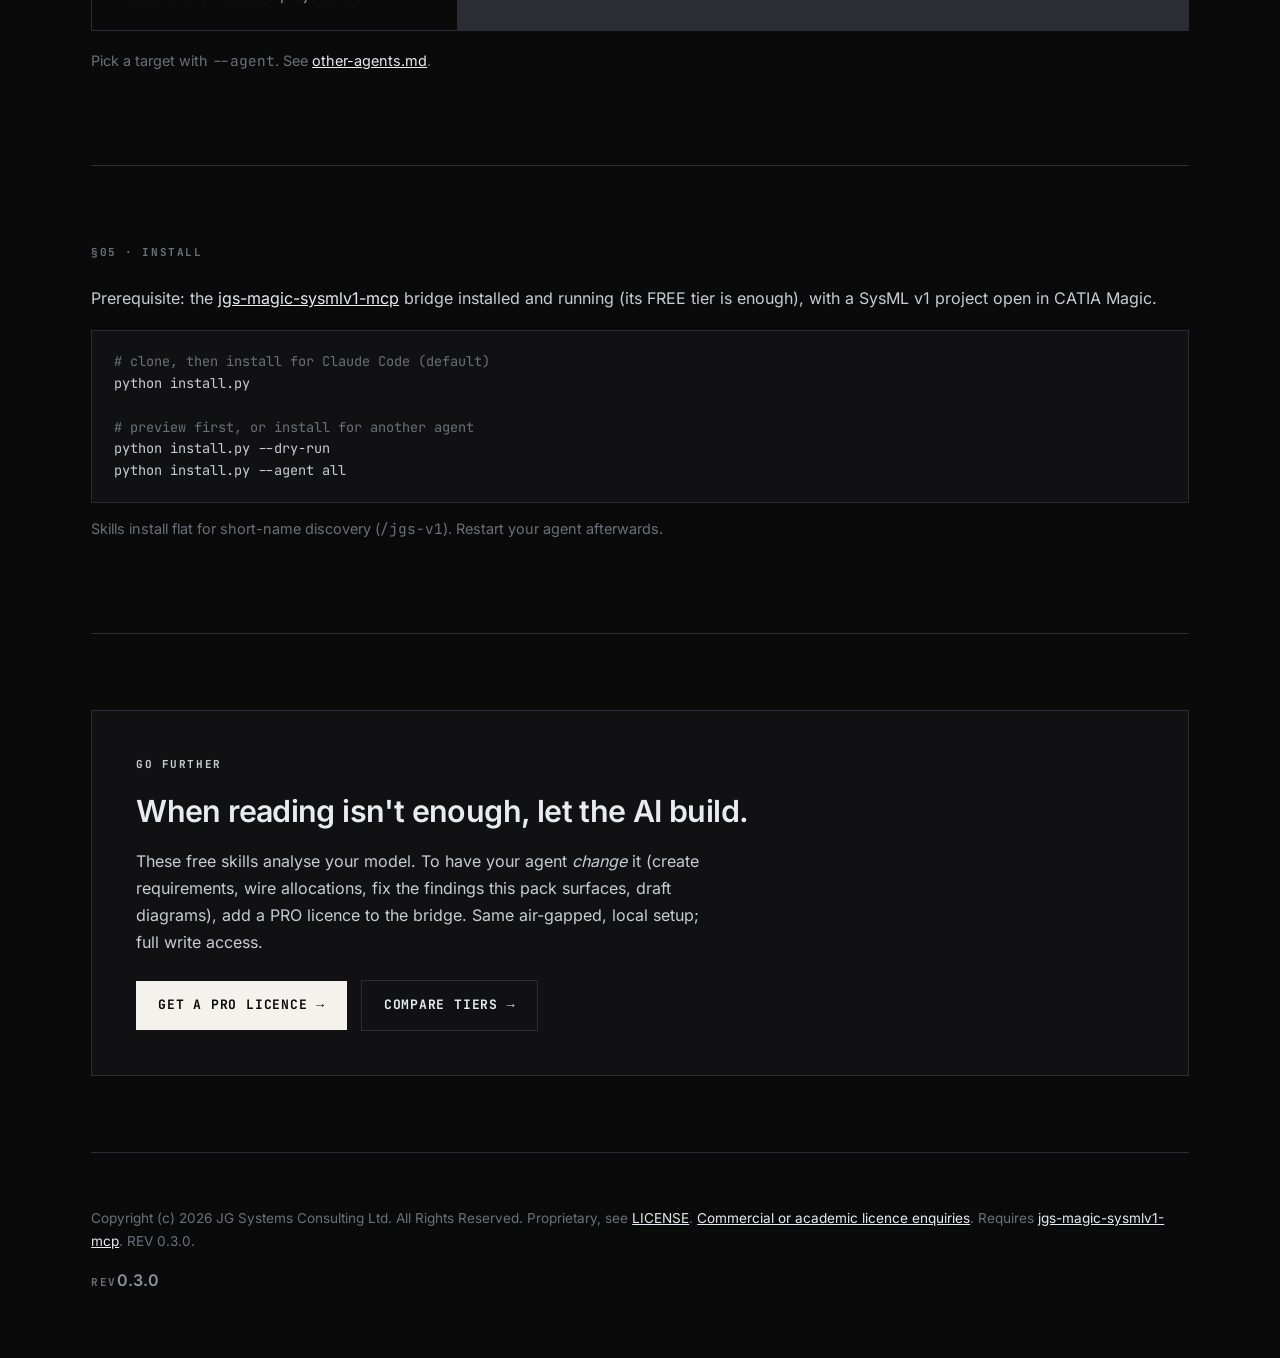
==== commit d84ff48d: "feat(site): skill-overview title card in hero" ====
--- a/docs/index.html
+++ b/docs/index.html
@@ -19,13 +19,13 @@
 <meta property="og:title" content="Read-only SysML v1 analysis skills for CATIA Magic">
 <meta property="og:description" content="18 free, read-only skills to navigate, audit, and report on SysML v1 models, driven by /jgs-v1. No licence, no model changes.">
 <meta property="og:url" content="https://jgsystemsconsulting.github.io/jgs-magic-sysmlv1-read-skills/">
-<meta property="og:image" content="https://jgsystemsconsulting.github.io/jgs-magic-sysmlv1-read-skills/images/og/og-magic-sysmlv1-read-skills-1200.jpg">
-<meta property="og:image:width" content="1200">
-<meta property="og:image:height" content="630">
+<meta property="og:image" content="https://jgsystemsconsulting.github.io/jgs-magic-sysmlv1-read-skills/title-card.png">
+<meta property="og:image:width" content="1280">
+<meta property="og:image:height" content="720">
 <meta name="twitter:card" content="summary_large_image">
 <meta name="twitter:title" content="Read-only SysML v1 analysis skills for CATIA Magic">
 <meta name="twitter:description" content="18 free, read-only skills to navigate, audit, and report on SysML v1 models. Works with 7 AI agents.">
-<meta name="twitter:image" content="https://jgsystemsconsulting.github.io/jgs-magic-sysmlv1-read-skills/images/og/og-magic-sysmlv1-read-skills-1200.jpg">
+<meta name="twitter:image" content="https://jgsystemsconsulting.github.io/jgs-magic-sysmlv1-read-skills/title-card.png">
 <script type="application/ld+json">
 {
   "@context": "https://schema.org",
@@ -74,18 +74,23 @@
 <main class="wrap">
 
   <section class="hero">
-    <p class="label">JG Systems Consulting Ltd. · CATIA Magic MCP</p>
-    <h1>Understand any SysML v1 model in minutes, for free.</h1>
-    <p class="lede">
-      Inherited a sprawling SysML v1 model and no idea where to start? Point your AI agent at it.
-      These <strong>18 free, read-only skills</strong> navigate, inspect, search, audit,
-      and report on live SysML v1 models in CATIA Magic, driven by one command, <code>/jgs-v1</code>,
-      in plain English. No licence key. No cloud. And because every skill is read-only, they can
-      never change your model.
-    </p>
-    <div class="btns">
-      <a class="btn primary" href="#install">Install free →</a>
-      <a class="btn ghost" href="https://github.com/jgsystemsconsulting/jgs-magic-sysmlv1-read-skills">View on GitHub →</a>
+    <div class="hero-cols">
+      <div>
+        <p class="label">JG Systems Consulting Ltd. · CATIA Magic MCP</p>
+        <h1>Understand any SysML v1 model in minutes, for free.</h1>
+        <p class="lede">
+          Inherited a sprawling SysML v1 model and no idea where to start? Point your AI agent at it.
+          These <strong>18 free, read-only skills</strong> navigate, inspect, search, audit,
+          and report on live SysML v1 models in CATIA Magic, driven by one command, <code>/jgs-v1</code>,
+          in plain English. No licence key. No cloud. And because every skill is read-only, they can
+          never change your model.
+        </p>
+        <div class="btns">
+          <a class="btn primary" href="#install">Install free →</a>
+          <a class="btn ghost" href="https://github.com/jgsystemsconsulting/jgs-magic-sysmlv1-read-skills">View on GitHub →</a>
+        </div>
+      </div>
+      <img class="hero-card" src="title-card.png" alt="Skill-overview title card: jgs-magic-sysmlv1-read-skills, 18 free read-only SysML v1 analysis skills" width="1280" height="720">
     </div>
   </section>
 
--- a/docs/site.css
+++ b/docs/site.css
@@ -67,6 +67,8 @@
 /* Hero */
 .hero h1 { font-size: clamp(2rem, 5vw, 3.25rem); margin: 0 0 20px; line-height: 1.08; }
 .hero p.lede { font-size: clamp(1.05rem, 2vw, 1.25rem); color: var(--text); max-width: 60ch; margin: 0 0 32px; }
+.hero-cols { display: grid; grid-template-columns: minmax(0, 1.15fr) minmax(0, 1fr); gap: clamp(28px, 4vw, 56px); align-items: center; }
+.hero-card { width: 100%; height: auto; border: 1px solid var(--line); border-radius: 6px; display: block; }
 .btns { display: flex; flex-wrap: wrap; gap: 14px; align-items: center; }
 .btn {
   font-family: var(--mono); font-weight: 700; font-size: 0.8125rem; letter-spacing: 0.06em;
@@ -120,5 +122,6 @@
 @media (prefers-reduced-motion: reduce) { html { scroll-behavior: auto; } * { transition: none !important; } .btn:hover { transform: none; } }
 @media (max-width: 860px) {
   .grid.cols-2, .grid.cols-3 { grid-template-columns: 1fr; }
+  .hero-cols { grid-template-columns: 1fr; }
   .masthead .row .spacer { display: none; }
 }
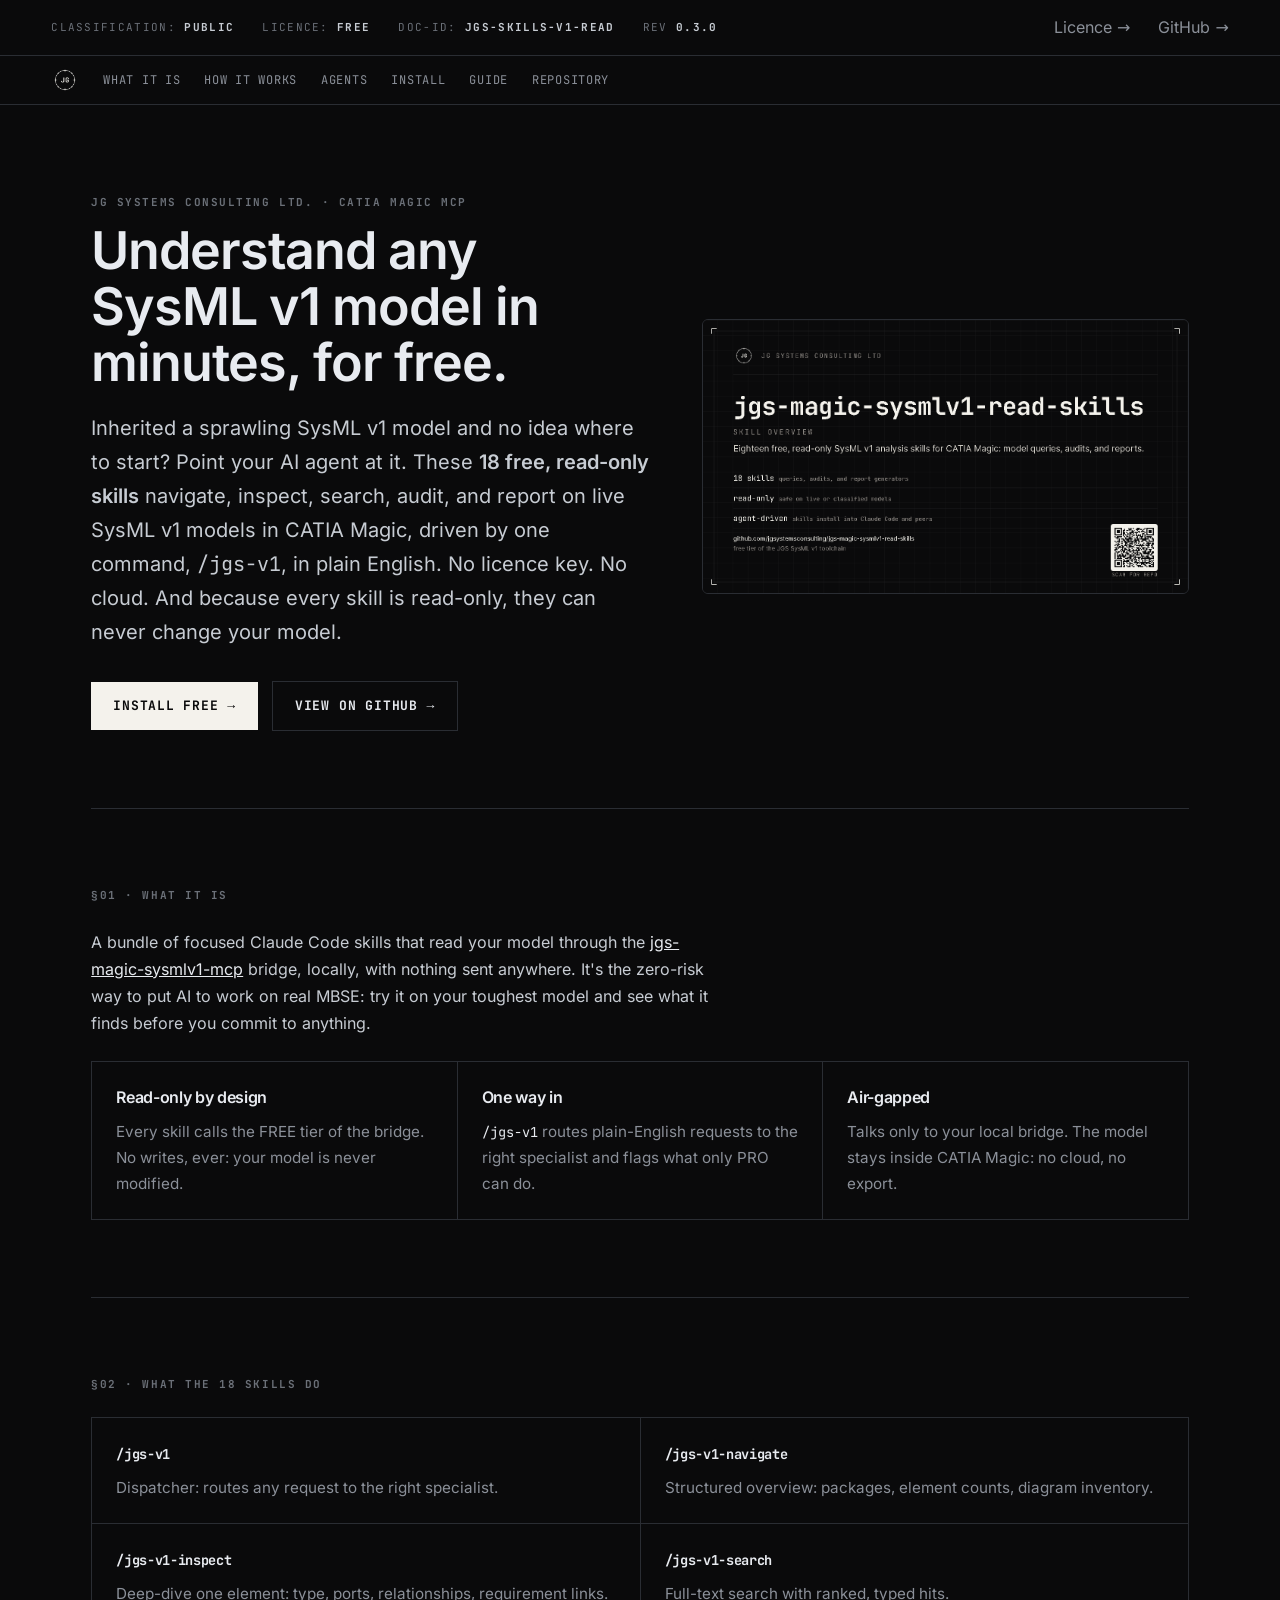
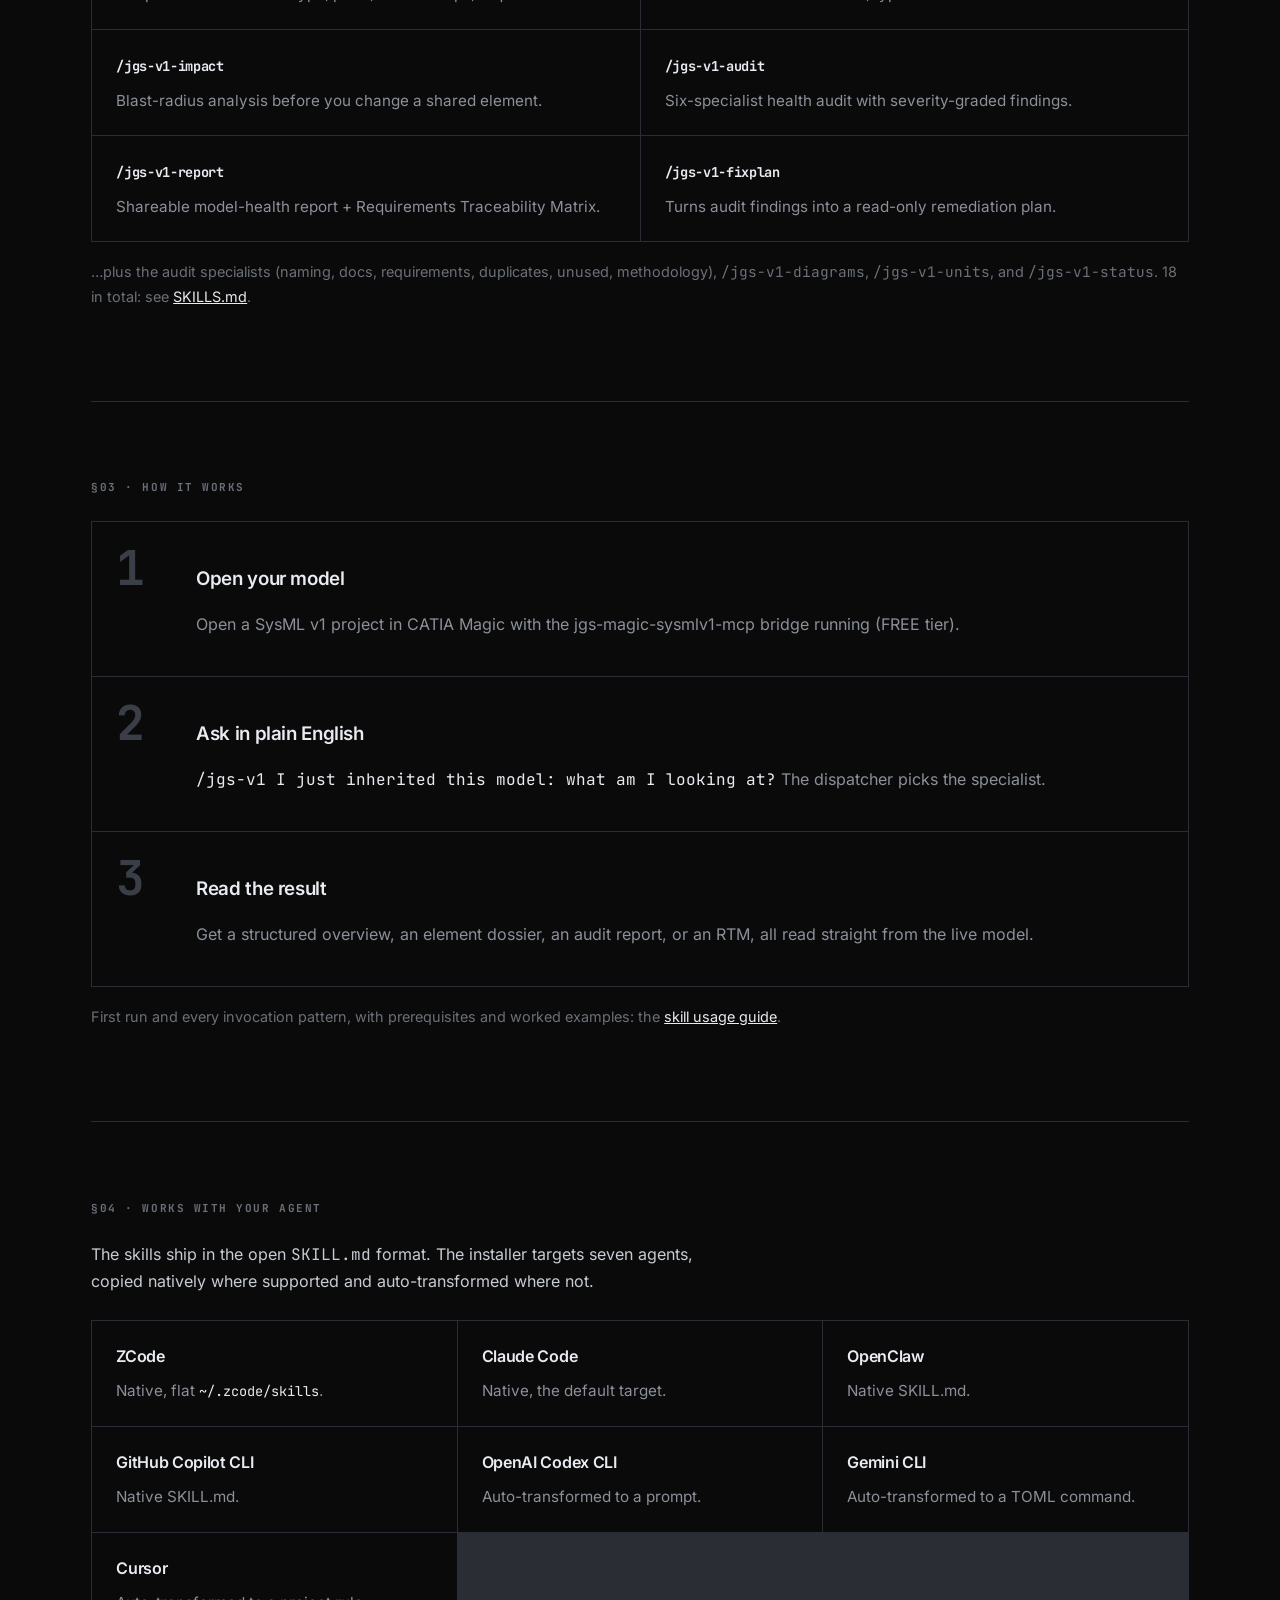
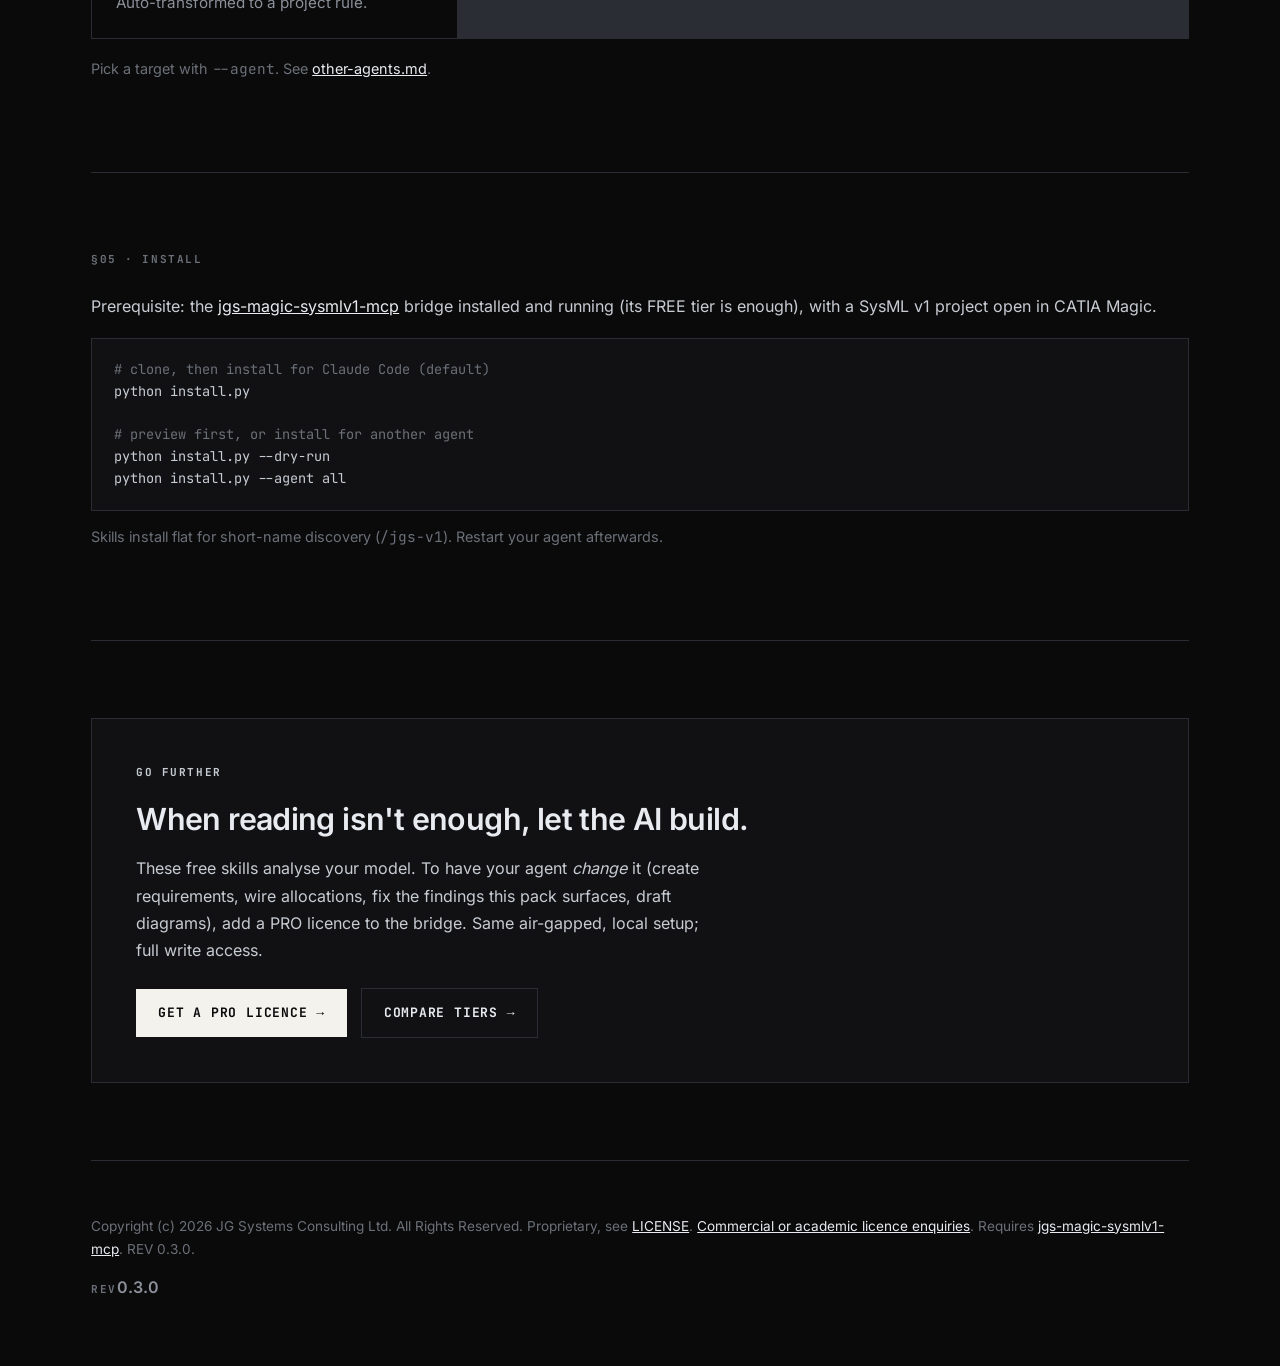
==== commit 57f06a2a: "feat(site): brand emblem in navigation" ====
--- a/docs/index.html
+++ b/docs/index.html
@@ -62,6 +62,7 @@
 
 <nav class="sitenav" aria-label="Site">
   <div class="row">
+    <a class="brand" href="index.html" aria-label="JG Systems Consulting home"><img src="images/jgs-emblem.png" alt="" width="28" height="28"></a>
     <a href="#what">What it is</a>
     <a href="#usage">How it works</a>
     <a href="#agents">Agents</a>
--- a/docs/site.css
+++ b/docs/site.css
@@ -58,6 +58,8 @@
   text-transform: uppercase; text-decoration: none; color: var(--mute-2);
 }
 .sitenav .row a:hover, .sitenav .row a[aria-current="page"] { color: var(--text-hi); }
+.sitenav .row a.brand { display: inline-flex; align-items: center; }
+.sitenav .row a.brand img { display: block; }
 
 /* Section scaffolding */
 section { padding: var(--pad-section) 0; border-bottom: 1px solid var(--line); }
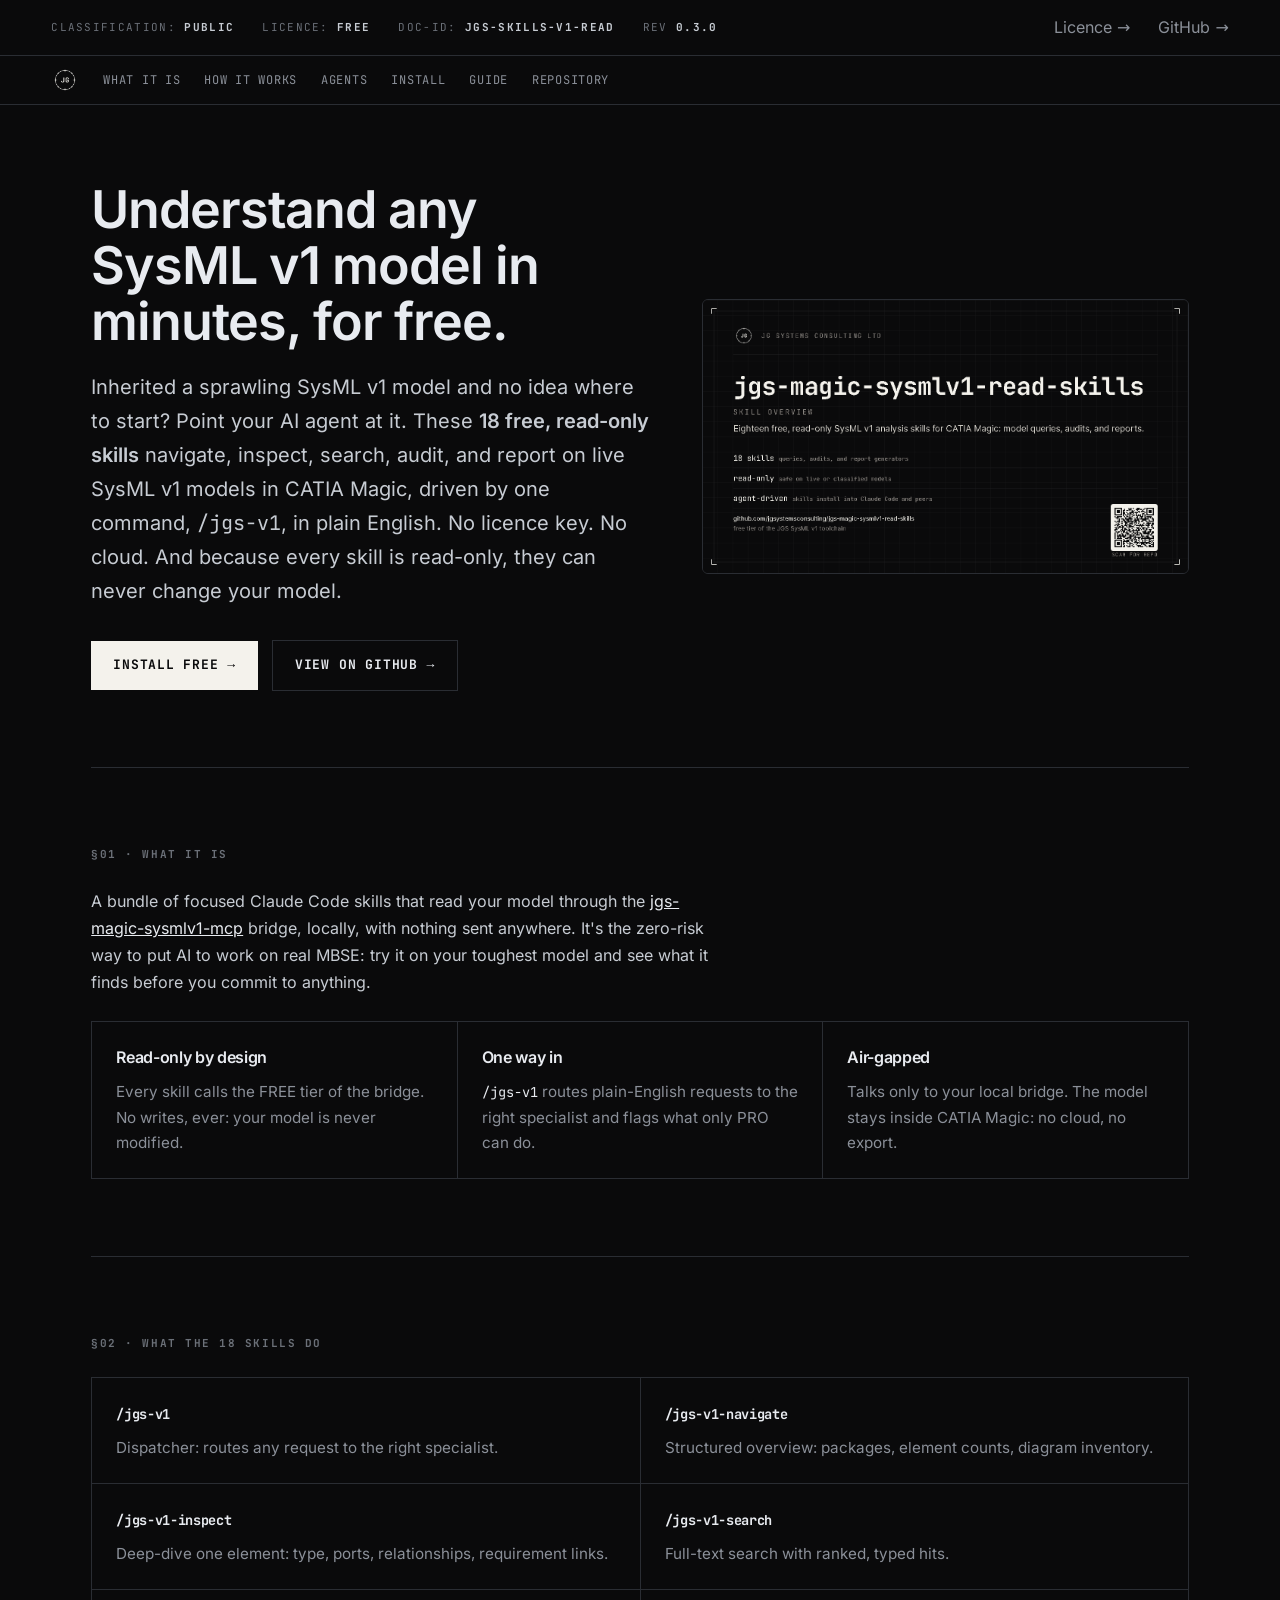
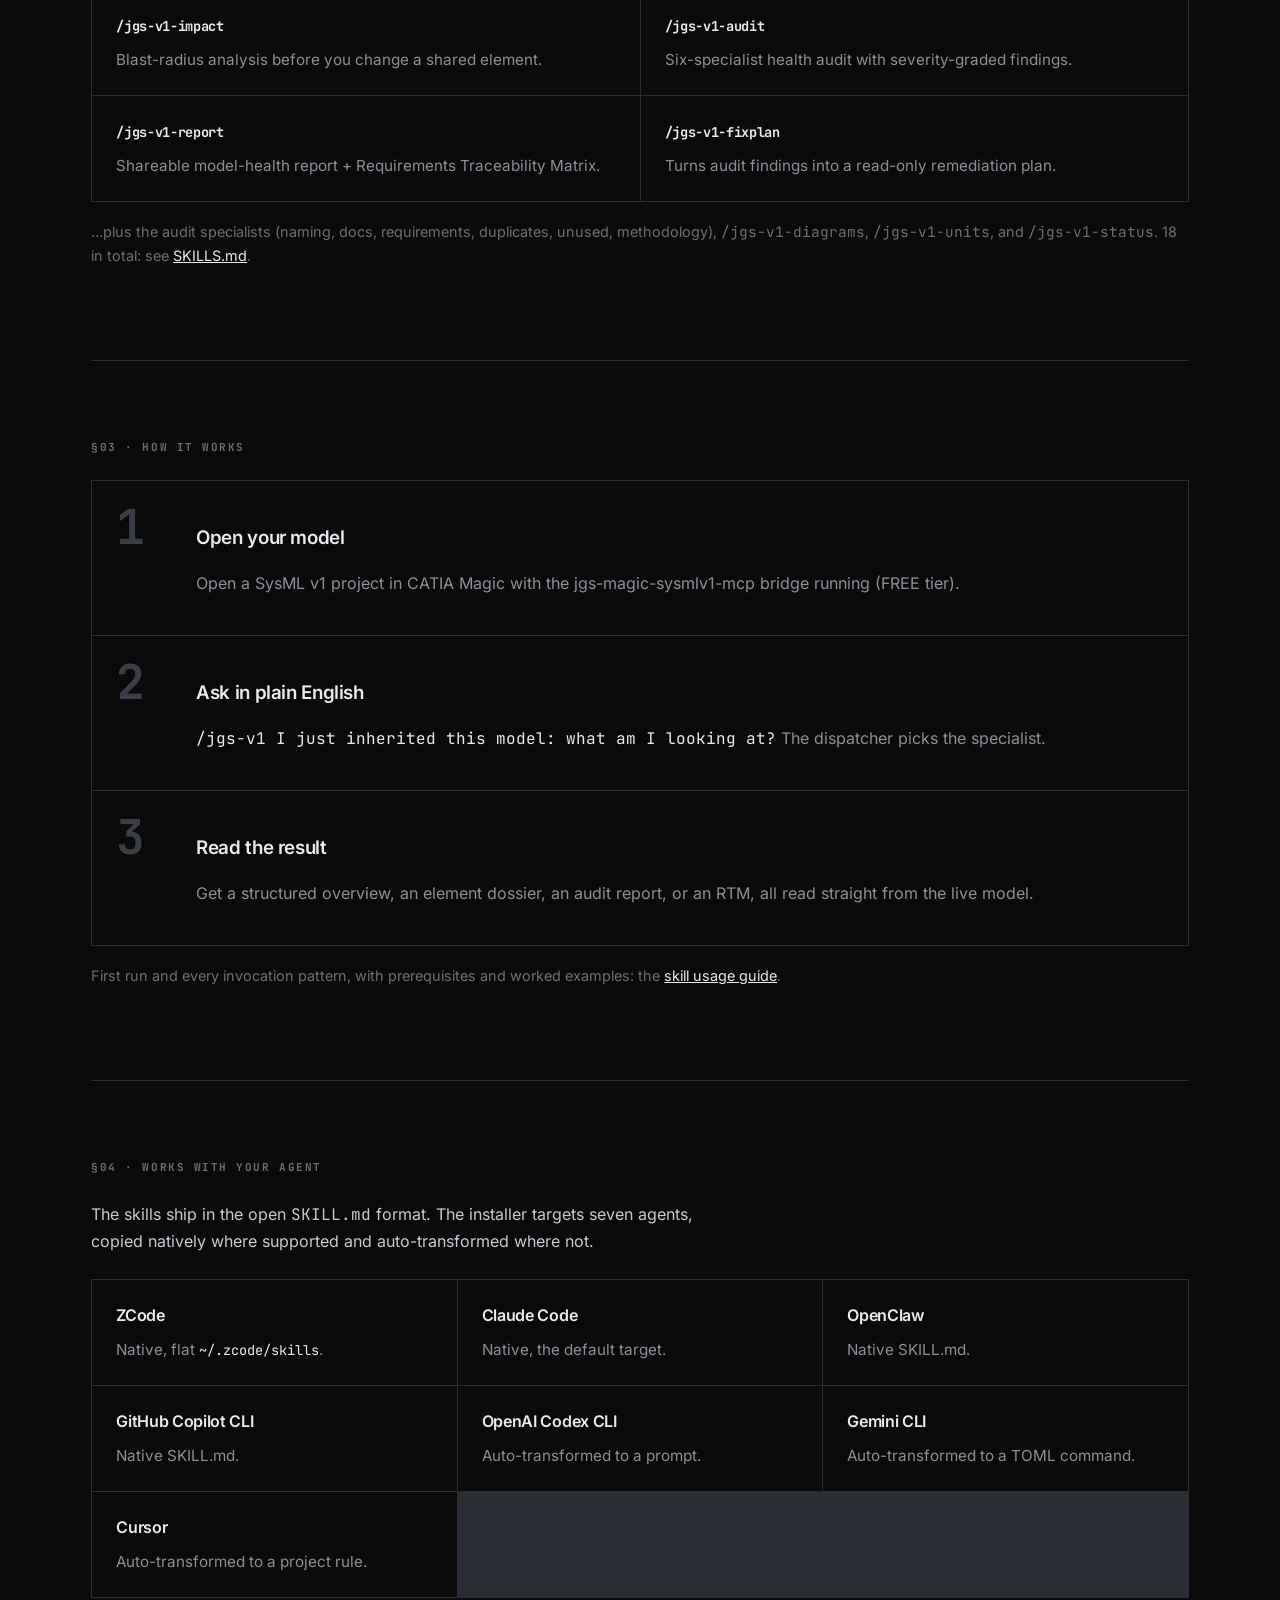
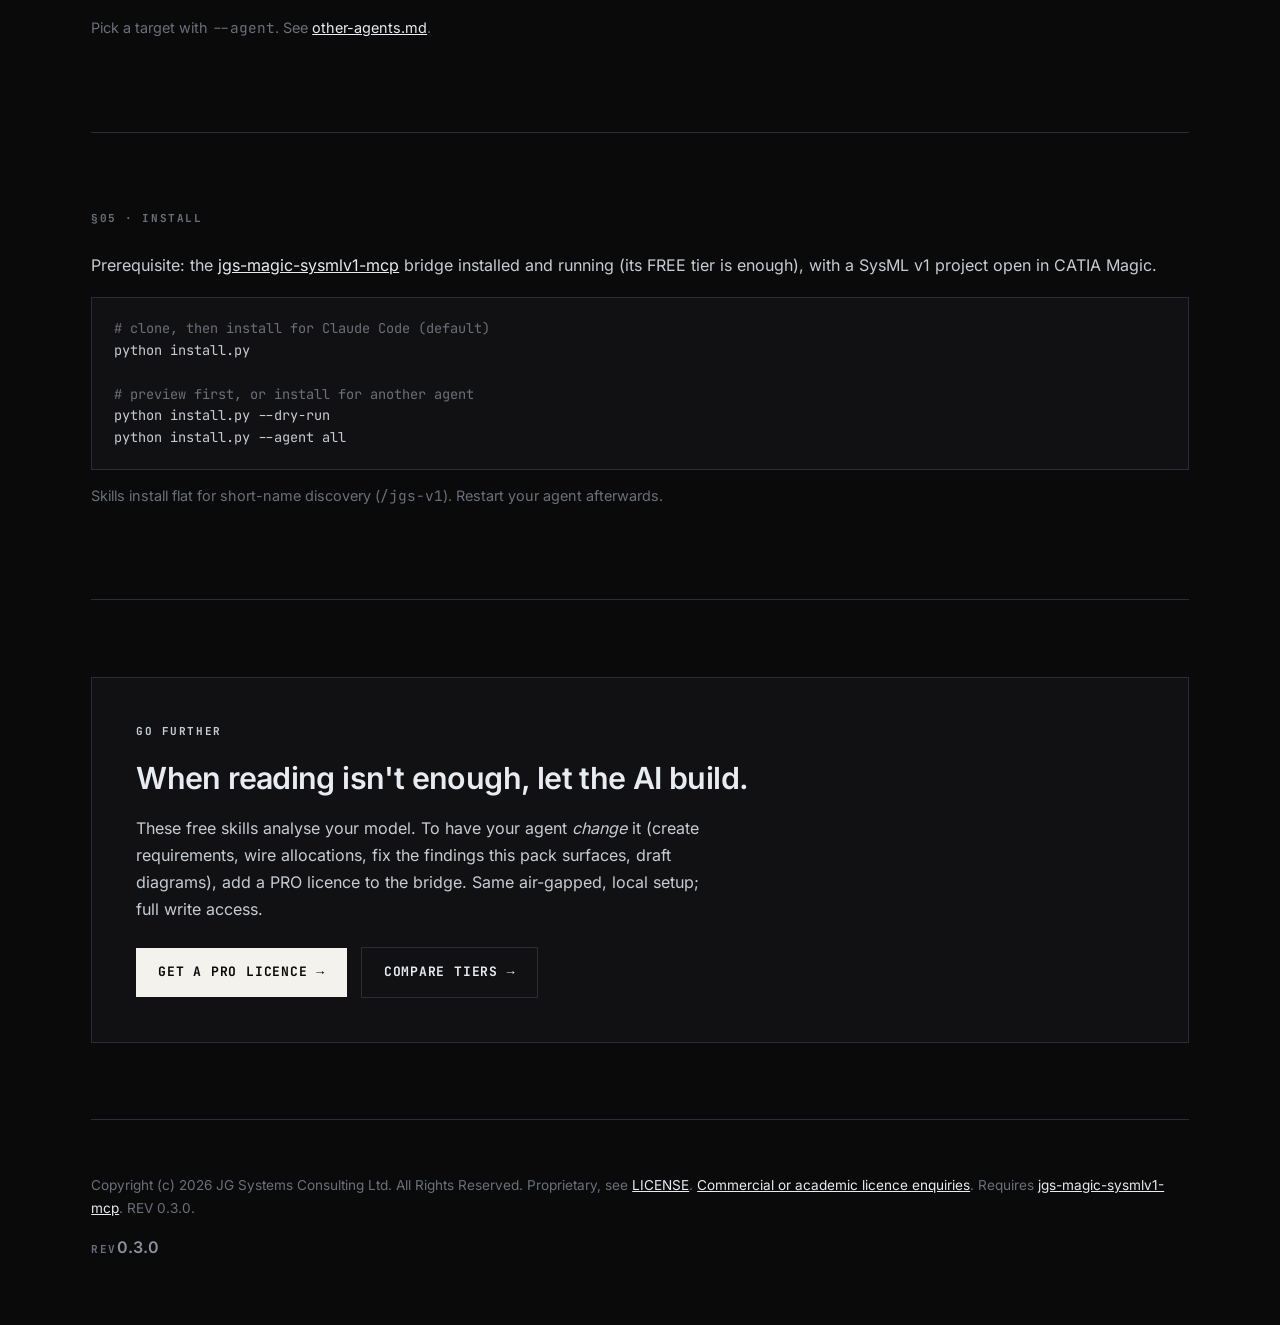
==== commit f8f6bc14: "docs(site): drop brand eyebrow lines from hero and pre-footer band to match the JGSC shell standard" ====
--- a/docs/index.html
+++ b/docs/index.html
@@ -77,7 +77,6 @@
   <section class="hero">
     <div class="hero-cols">
       <div>
-        <p class="label">JG Systems Consulting Ltd. · CATIA Magic MCP</p>
         <h1>Understand any SysML v1 model in minutes, for free.</h1>
         <p class="lede">
           Inherited a sprawling SysML v1 model and no idea where to start? Point your AI agent at it.
